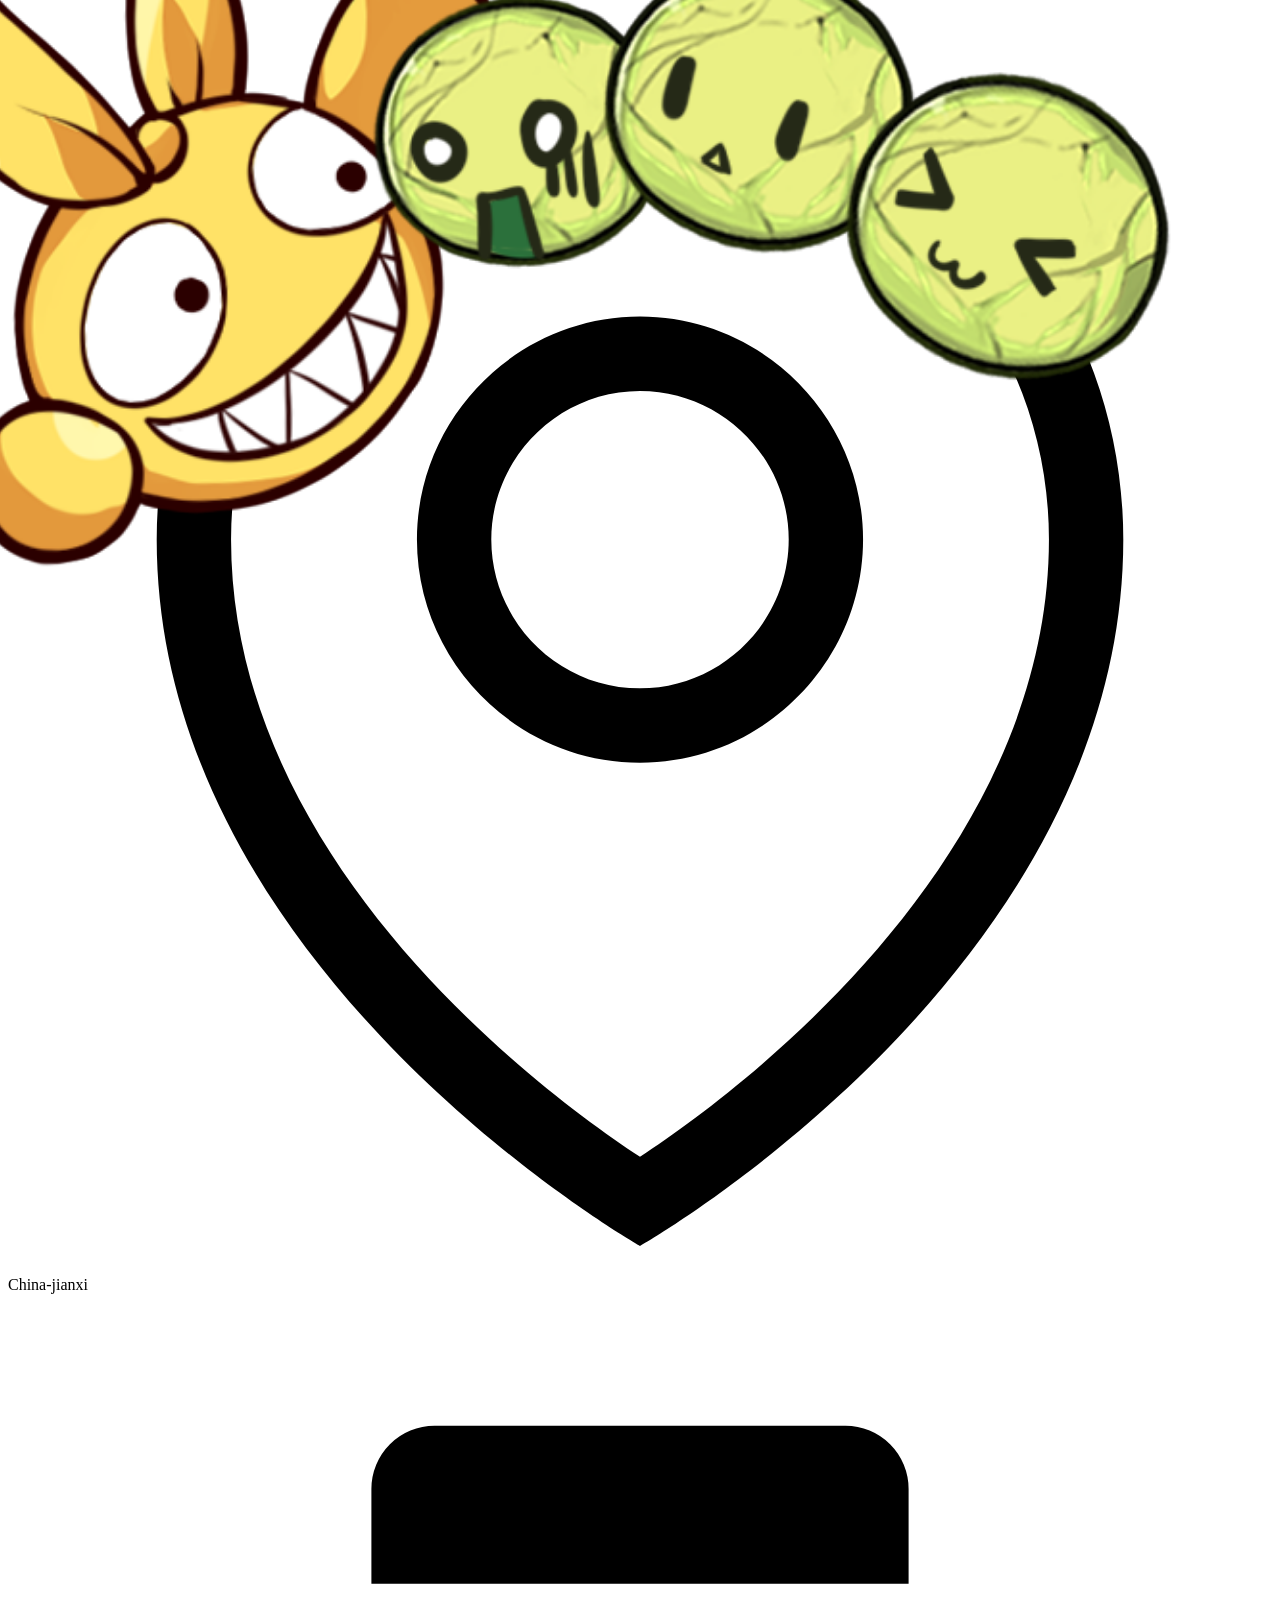
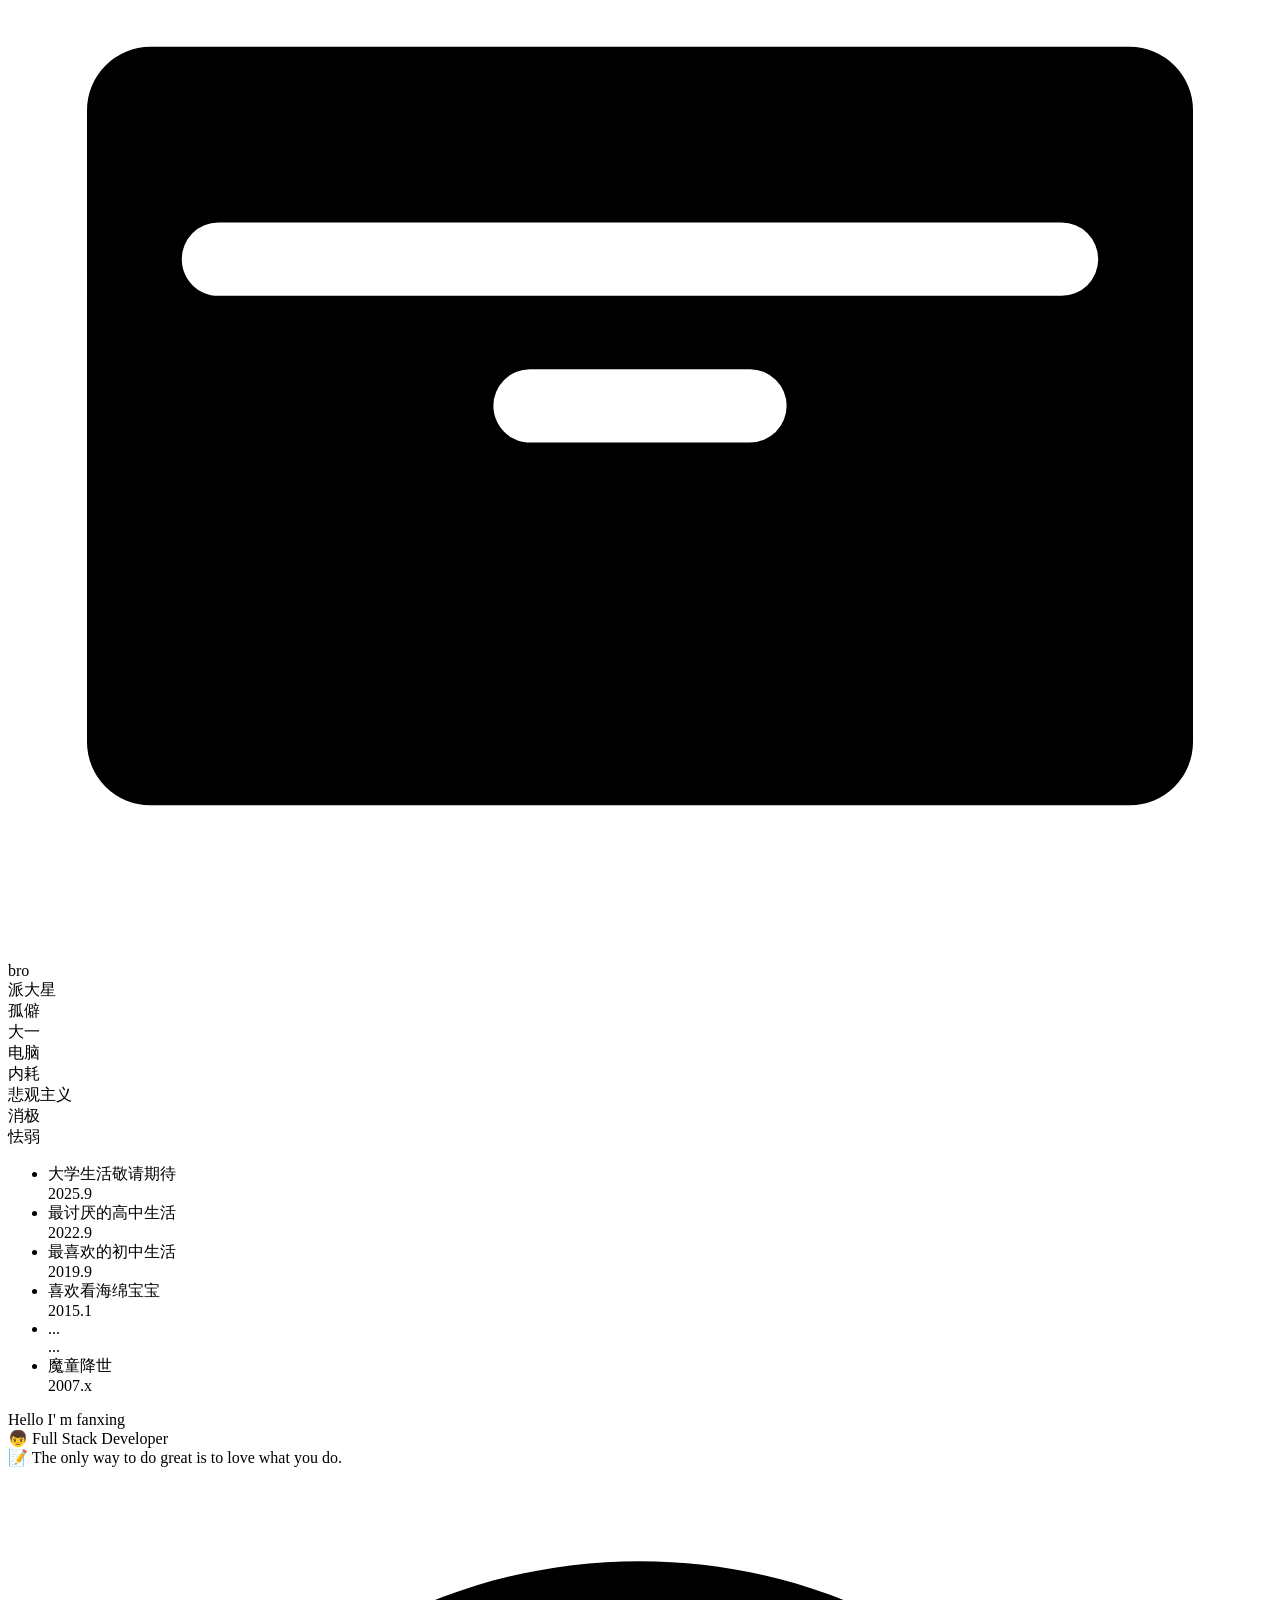
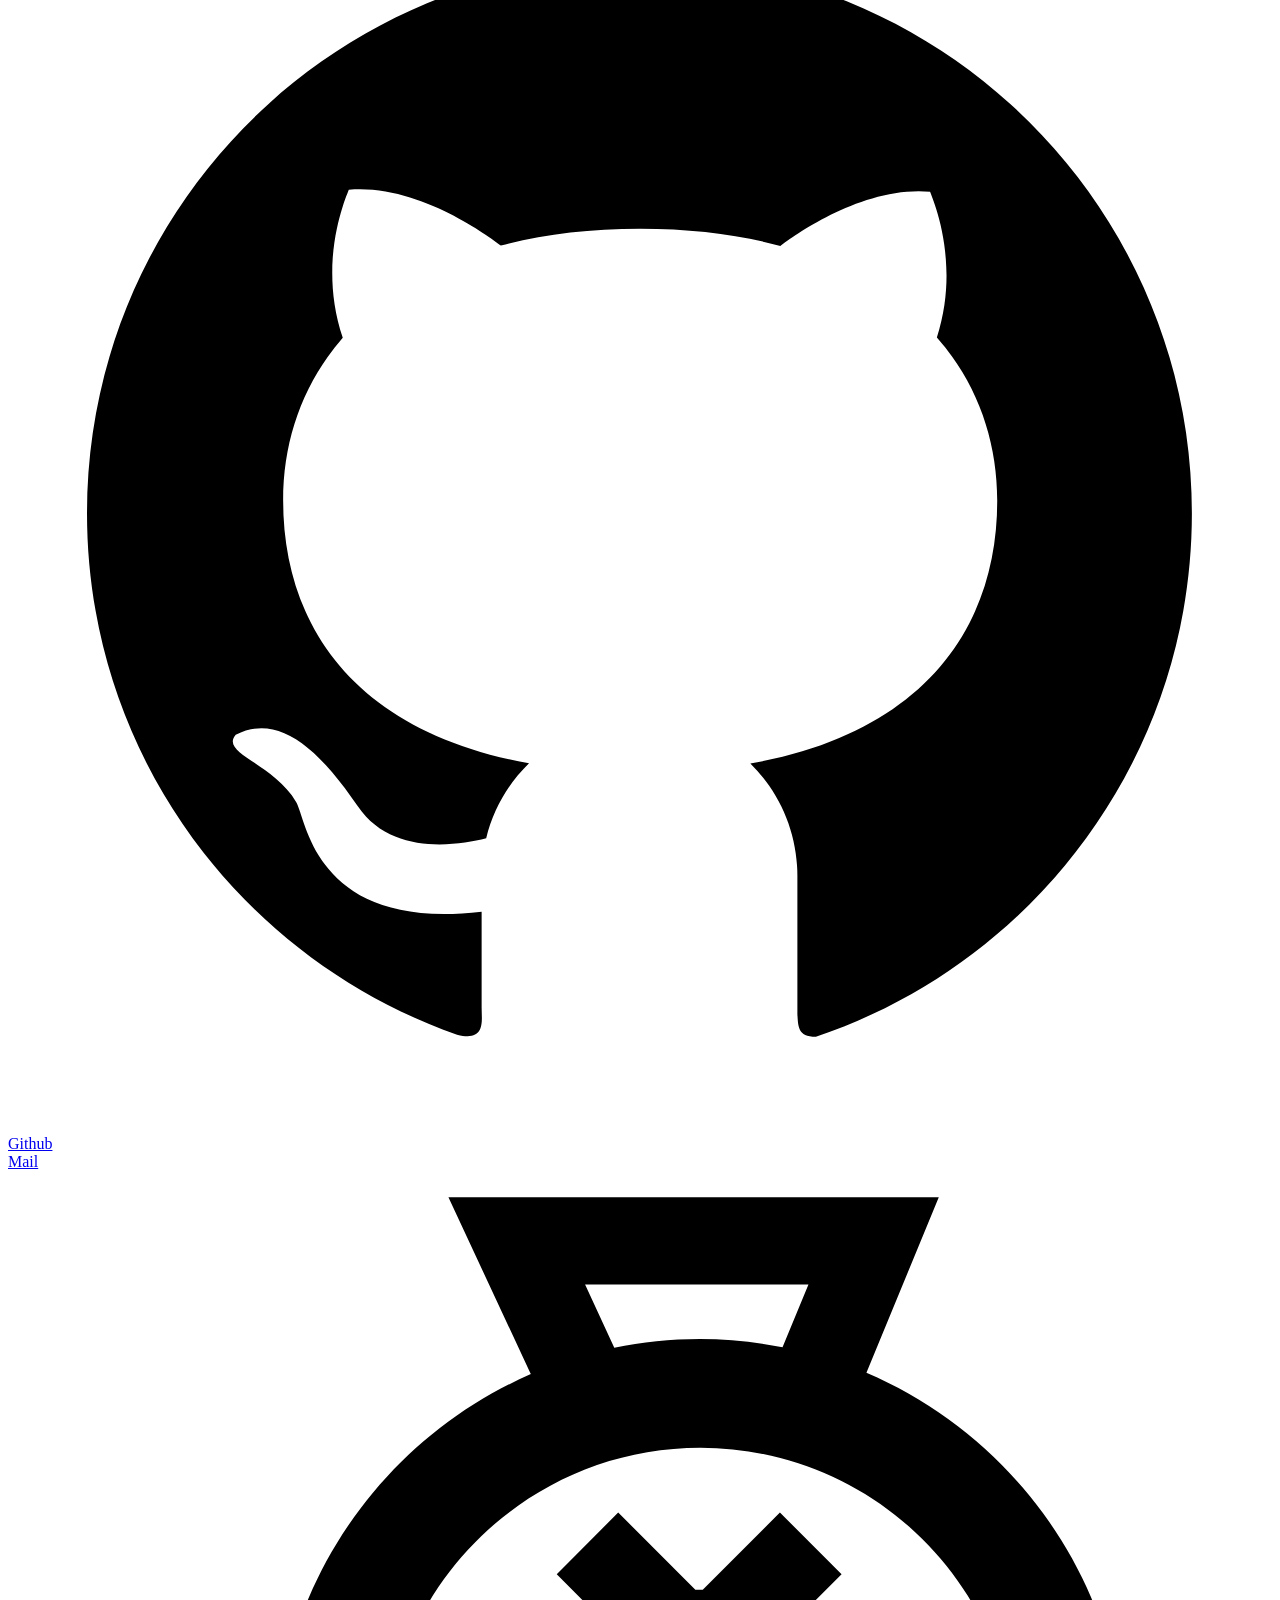
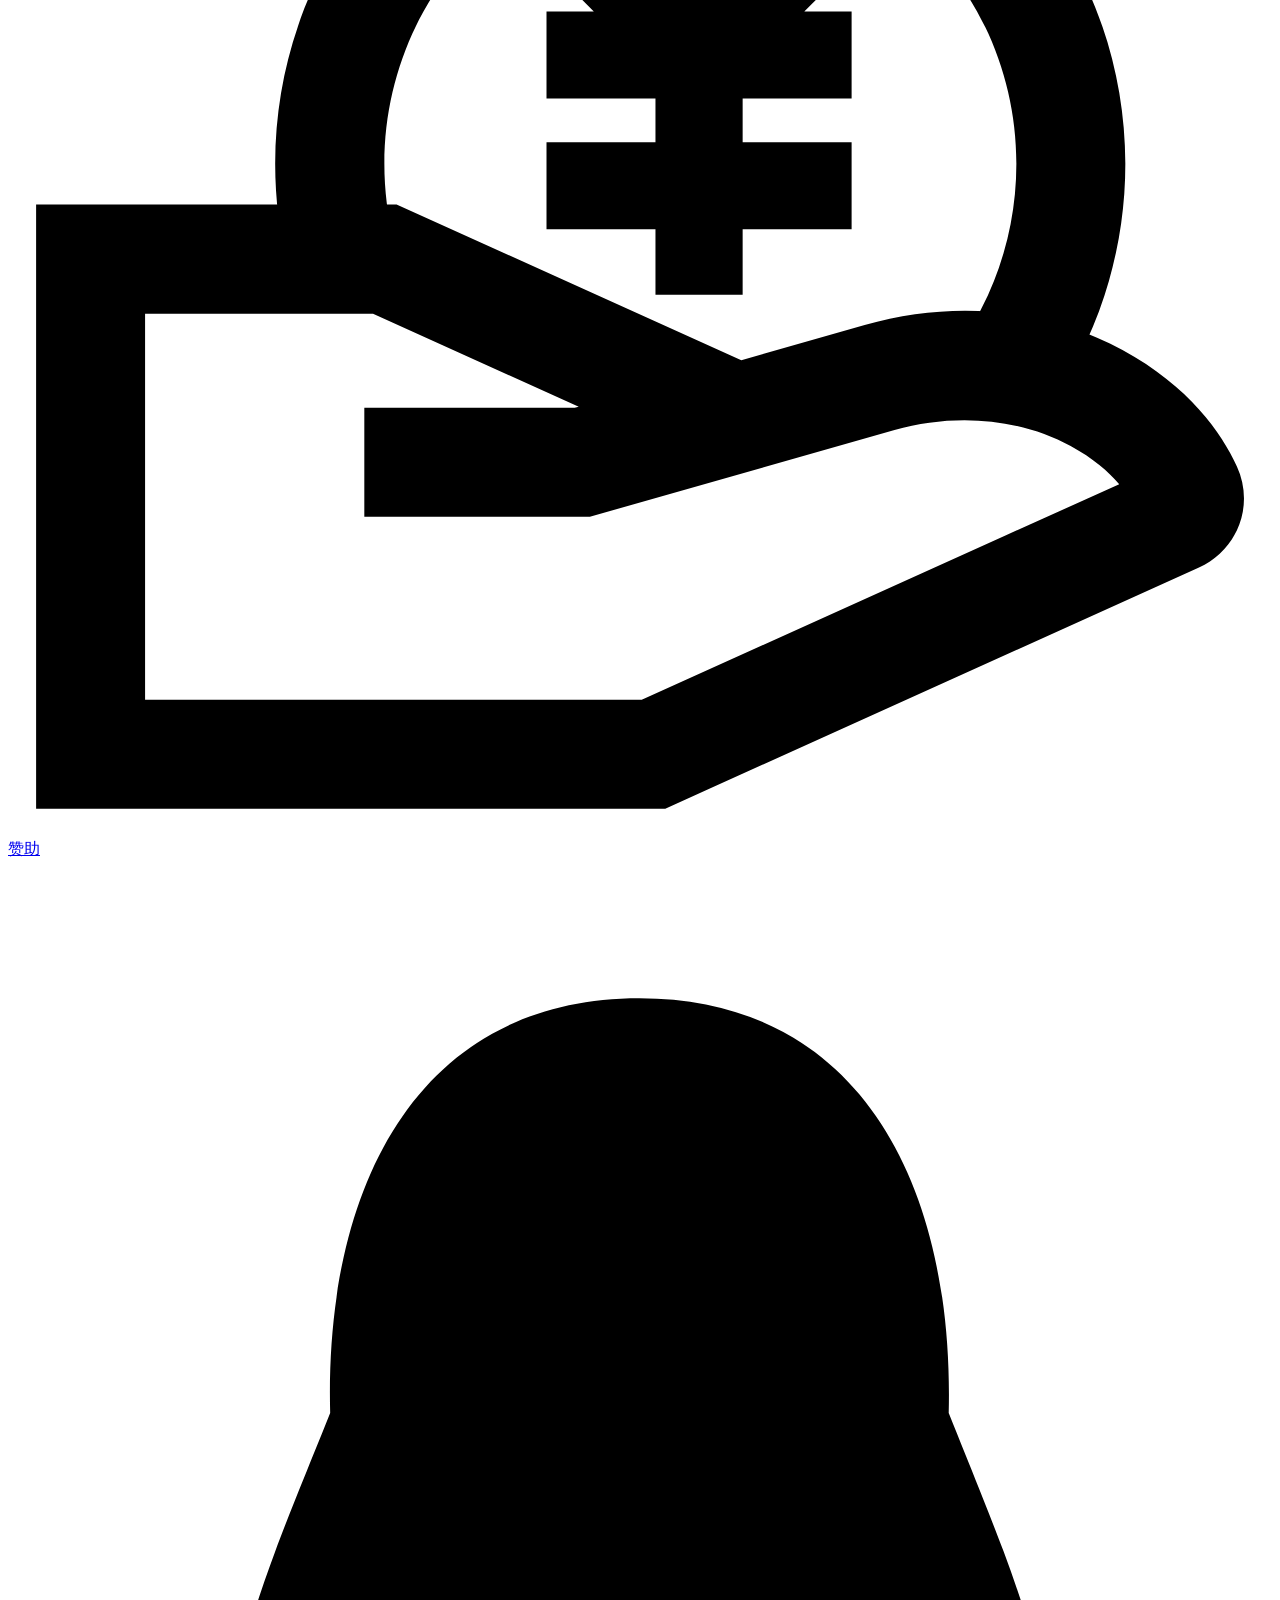
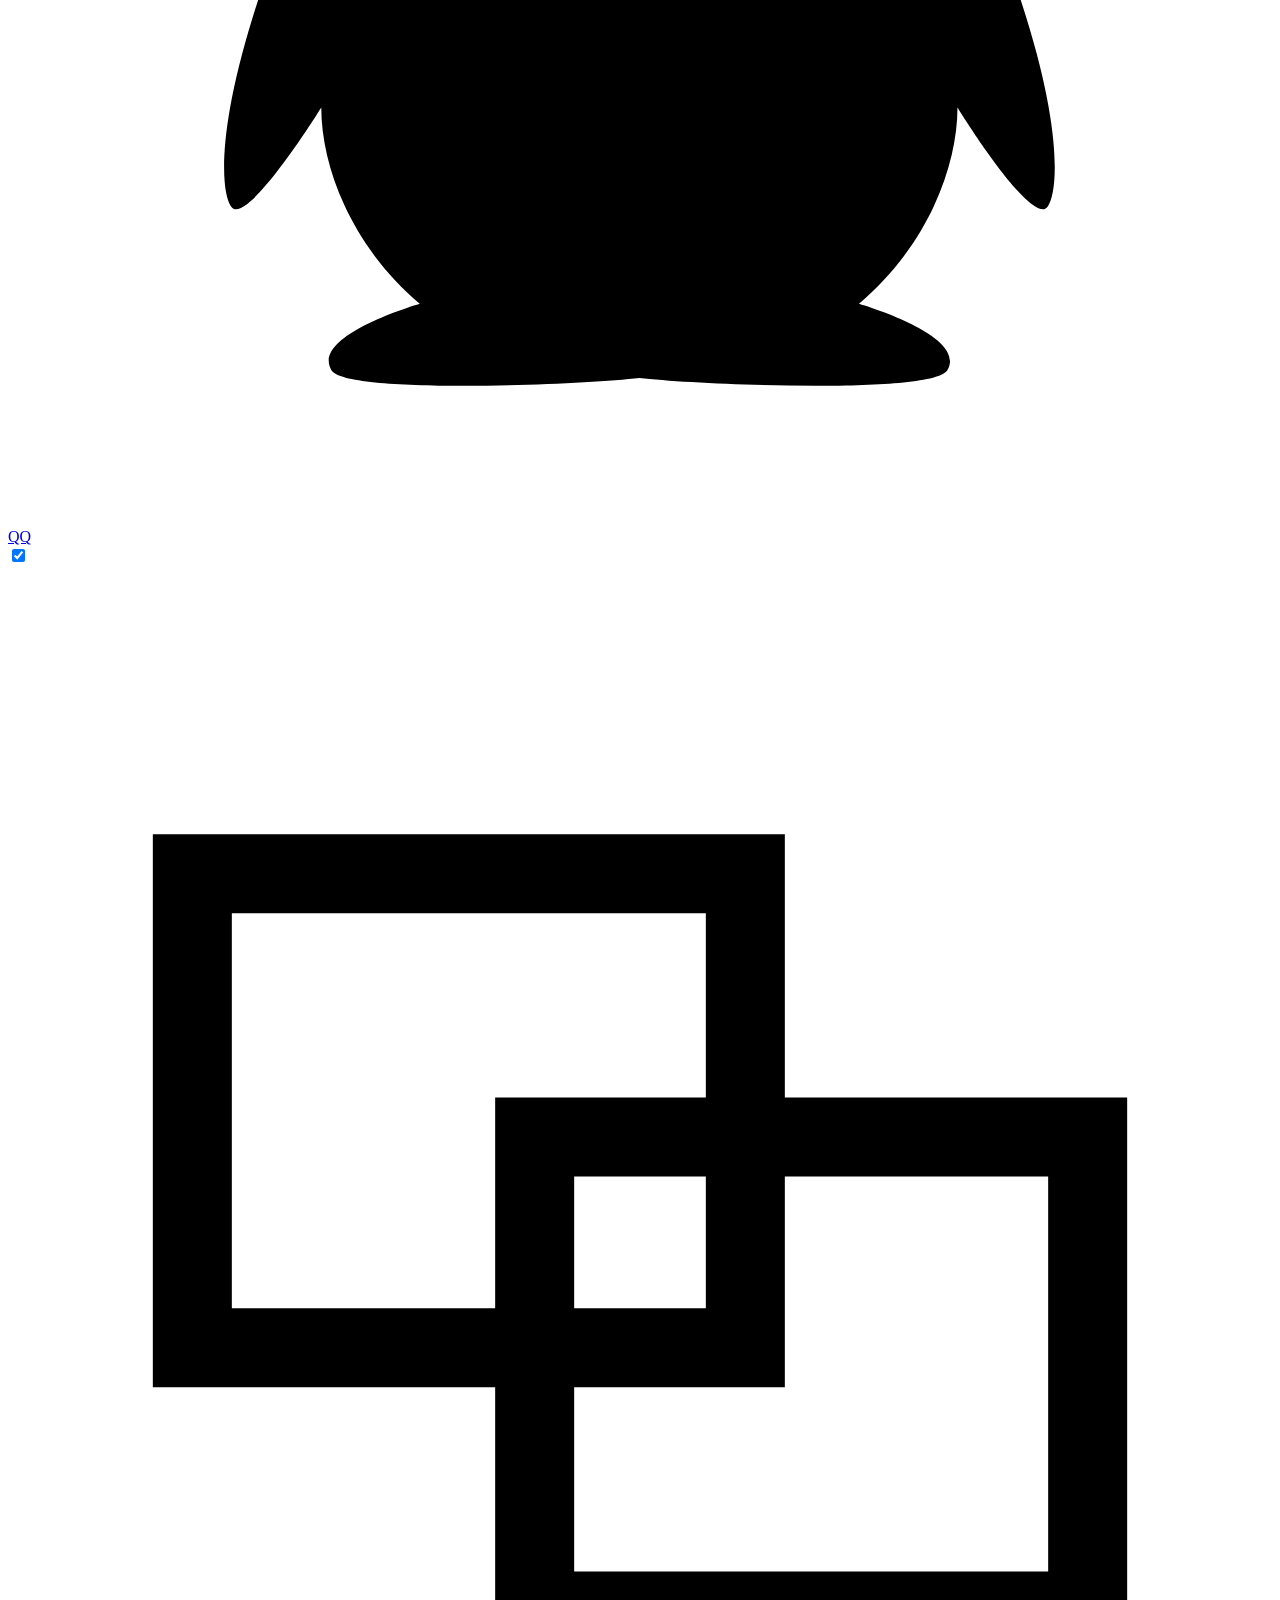
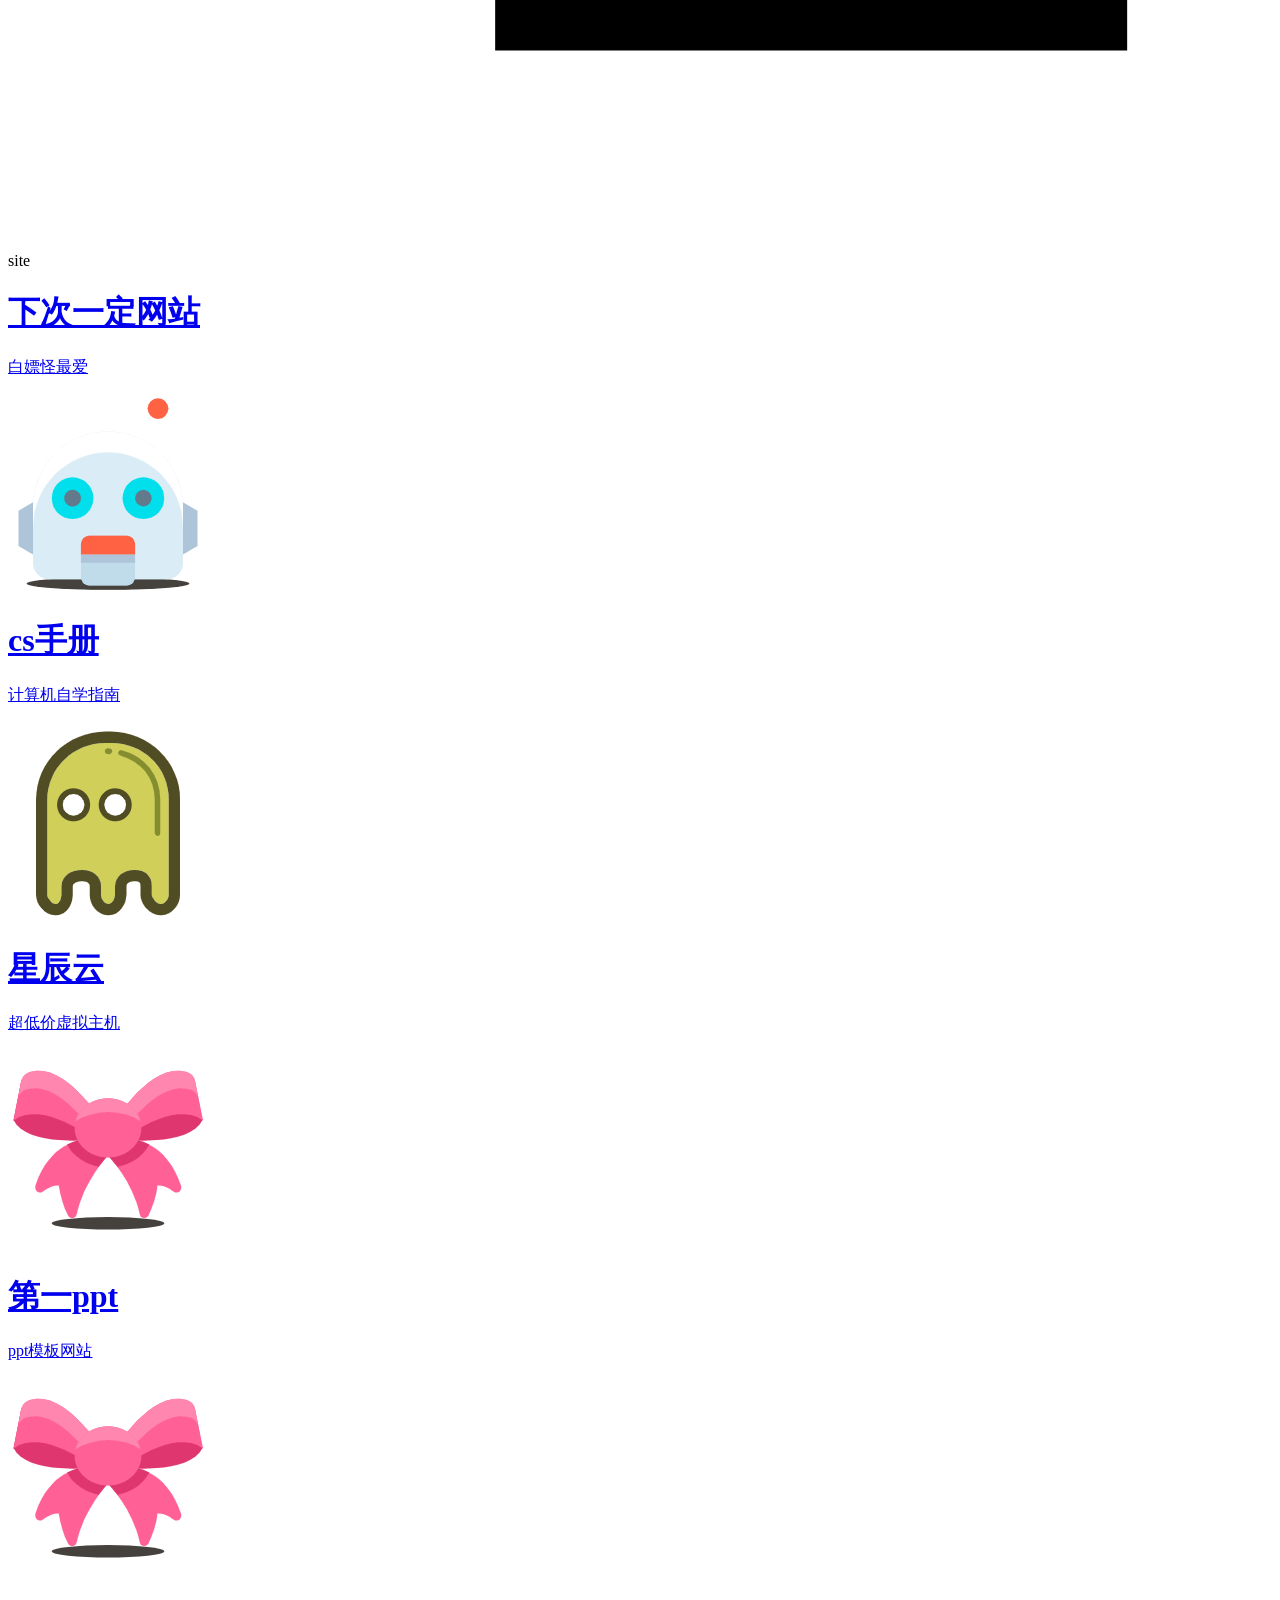
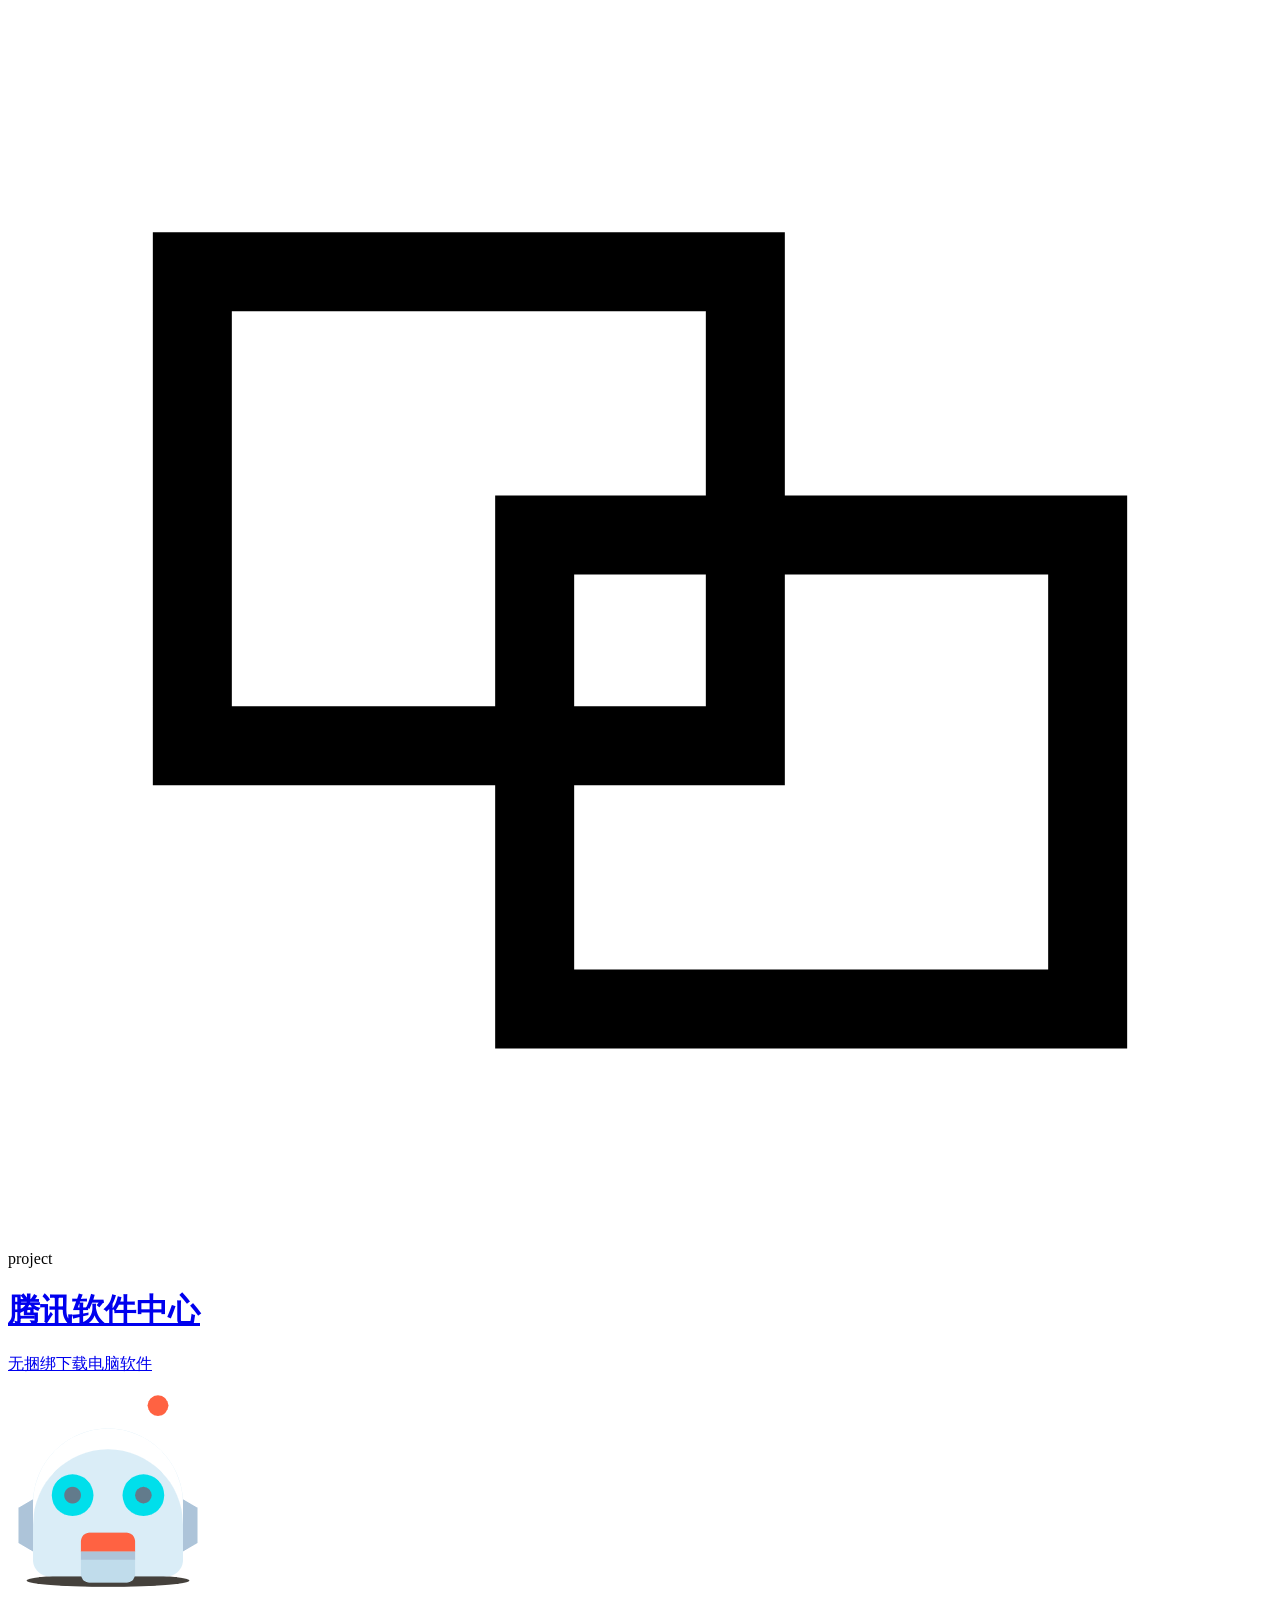
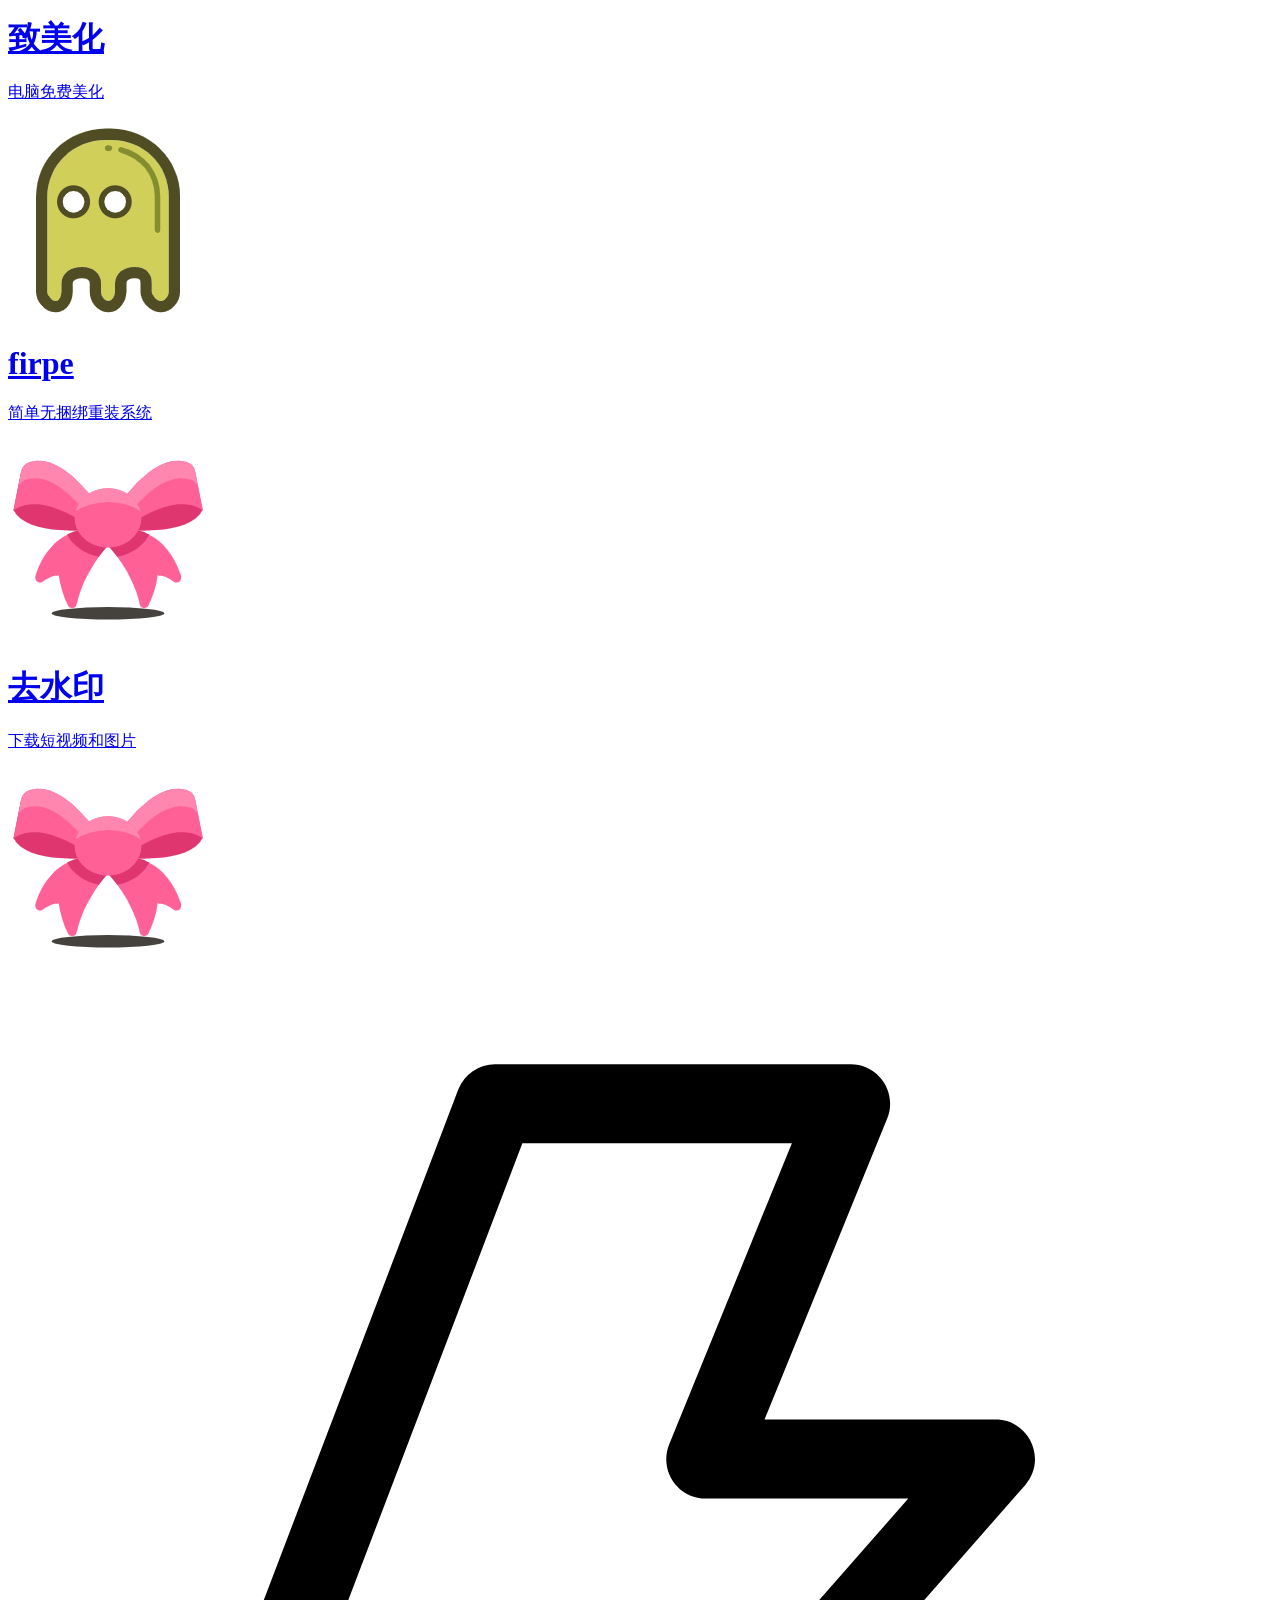
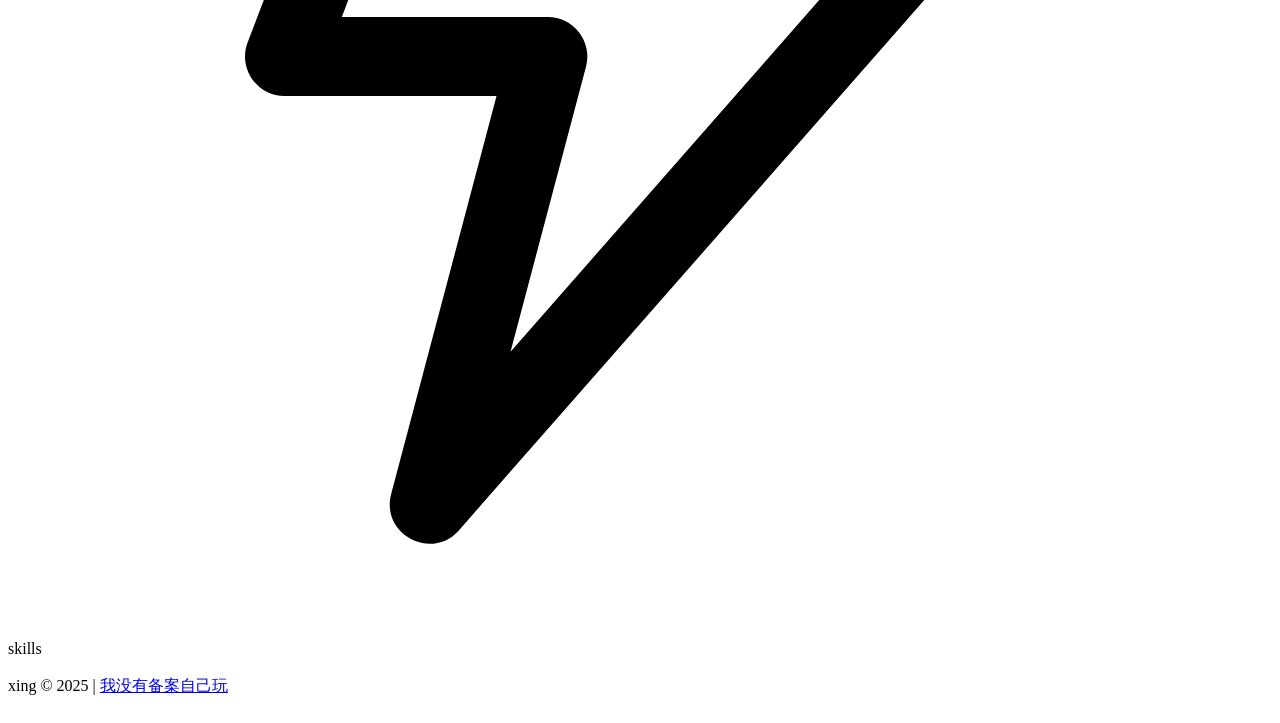
==== index.html @ 95b8acea "Update index.html" ====
<!DOCTYPE html>
<html class="fanxing724.dpdns.org">

<head class="fanxing724.dpdns.org">

	<meta charset="utf-8">
	<meta http-equiv="X-UA-Compatible" content="IE=edge">
	<title>
		fanxing </title>
	<link rel="icon" href="./static/img/favicon.ico">
	<meta name="description" content="把平凡的日子，过成自己喜欢的模样">
	<meta name="keywords" content="fanxing,番星,番星主页,番星引导页,哈基星">
	<meta name="viewport" content="width=device-width, initial-scale=1.0, maximum-scale=1.0, user-scalable=no">
	<link rel="stylesheet" href="./static/css/style.css">
	<link rel="stylesheet" href="./static/css/root.css">

</head>

<body>
	<div id="xing-loading">
		<div id="xing-loading-center">
		</div>
	</div>
	<div class="xing-filter"></div>

	<div class="xing-main">
		<div class="xing-left">
			<div class="logo" style="background-image: url(./static/img/logo.png);">
				<img style="position: absolute;top:-15%;left:-10%;width: 120%; aspect-ratio: 1/1;"
					src="./static/img/logokuang.png">
			</div>
			<div class="left-div left-des">
				<div class="left-des-item"><svg t="1705773709627" class="icon" viewBox="0 0 1024 1024" version="1.1" xmlns="http://www.w3.org/2000/svg" p-id="1478"><path d="M512 249.976471c-99.388235 0-180.705882 81.317647-180.705882 180.705882s81.317647 180.705882 180.705882 180.705882 180.705882-81.317647 180.705882-180.705882-81.317647-180.705882-180.705882-180.705882z m0 301.17647c-66.258824 0-120.470588-54.211765-120.470588-120.470588s54.211765-120.470588 120.470588-120.470588 120.470588 54.211765 120.470588 120.470588-54.211765 120.470588-120.470588 120.470588z" p-id="1479"></path><path d="M512 39.152941c-216.847059 0-391.529412 174.682353-391.529412 391.529412 0 349.364706 391.529412 572.235294 391.529412 572.235294s391.529412-222.870588 391.529412-572.235294c0-216.847059-174.682353-391.529412-391.529412-391.529412z m0 891.482353C424.658824 873.411765 180.705882 686.682353 180.705882 430.682353c0-183.717647 147.576471-331.294118 331.294118-331.294118s331.294118 147.576471 331.294118 331.294118c0 256-243.952941 442.729412-331.294118 499.952941z" p-id="1480"></path></svg>China-jianxi
				</div>
				<div class="left-des-item"><svg t="1705773906032" class="icon" viewBox="0 0 1024 1024" version="1.1" xmlns="http://www.w3.org/2000/svg" p-id="2474"><path d="M729.6 234.666667H294.4V157.866667a51.2 51.2 0 0 1 51.2-51.2h332.8a51.2 51.2 0 0 1 51.2 51.2v76.8z m179.2 51.2a51.2 51.2 0 0 1 51.2 51.2v512a51.2 51.2 0 0 1-51.2 51.2H115.2a51.2 51.2 0 0 1-51.2-51.2v-512a51.2 51.2 0 0 1 51.2-51.2h793.557333z m-768 172.032c0 16.384 13.312 29.696 29.696 29.696h683.008a29.696 29.696 0 1 0 0-59.392H170.410667a29.696 29.696 0 0 0-29.696 29.696z m252.416 118.784c0 16.384 13.312 29.696 29.696 29.696h178.176a29.696 29.696 0 1 0 0-59.392H422.912a29.738667 29.738667 0 0 0-29.696 29.696z" p-id="2475"></path></svg>bro</div>
			</div>
			<div class="left-div left-tag">
				<div class="left-tag-item">派大星
				</div>
				<div class="left-tag-item">孤僻
				</div>
				<div class="left-tag-item">大一
				</div>
				<div class="left-tag-item">电脑
				</div>
				<div class="left-tag-item">内耗
				</div>
				<div class="left-tag-item">悲观主义
				</div>
				<div class="left-tag-item">消极
				</div>
				<div class="left-tag-item">怯弱          </div>
			</div>
			<div class="left-div left-time">
				<ul id="line">
					<li>
						<div class="focus"></div>
						<div>大学生活敬请期待
						</div>
						<div>2025.9</div>
					</li>
					<li>
						<div class="focus"></div>
						<div>最讨厌的高中生活
						</div>
						<div>2022.9</div>
					</li>
					<li>
						<div class="focus"></div>
						<div>最喜欢的初中生活
						</div>
						<div>2019.9</div>
					</li>
					<li>
						<div class="focus"></div>
						<div>喜欢看海绵宝宝
						</div>
						<div>2015.1</div>
					</li>
					<li>
						<div class="focus"></div>
						<div>...
						</div>
						<div>...</div>
					</li>
					<li>
						<div class="focus"></div>
						<div>魔童降世</div>
						<div>2007.x</div>
					</li>
				</ul>
			</div>
		</div>
		<div class="xing-right">
			<header>
				<div class="index-logo" style="background-image: url(./static/img/logo.png);">
					<img style="position: absolute;top:-15%;left:-10%;width: 120%; aspect-ratio: 1/1;"
						src="./static/img/logokuang.png">
				</div>
				<div class="welcome">
					Hello I' m <span class="gradientText">
						fanxing </span>
				</div>
				<div class="description">👦 <span class="purpleText">Full Stack</span> Developer
				</div>
				<div class="description">📝 The only way to do <span class="purpleText textBackground">great</span> is
					to <span class="purpleText textBackground">love</span> what you do. </div>

				<div class="iconContainer">
					<a class="iconItem" onclick="" href="https://github.com/fanxing724">
						<svg t="1704870335945" class="icon" viewBox="0 0 1024 1024" version="1.1" xmlns="http://www.w3.org/2000/svg" p-id="2487">
                            <path d="M511.6 76.3C264.3 76.2 64 276.4 64 523.5 64 718.9 189.3 885 363.8 946c23.5 5.9 19.9-10.8 19.9-22.2v-77.5c-135.7 15.9-141.2-73.9-150.3-88.9C215 726 171.5 718 184.5 703c30.9-15.9 62.4 4 98.9 57.9 26.4 39.1 77.9 32.5 104 26 5.7-23.5 17.9-44.5 34.7-60.8-140.6-25.2-199.2-111-199.2-213 0-49.5 16.3-95 48.3-131.7-20.4-60.5 1.9-112.3 4.9-120 58.1-5.2 118.5 41.6 123.2 45.3 33-8.9 70.7-13.6 112.9-13.6 42.4 0 80.2 4.9 113.5 13.9 11.3-8.6 67.3-48.8 121.3-43.9 2.9 7.7 24.7 58.3 5.5 118 32.4 36.8 48.9 82.7 48.9 132.3 0 102.2-59 188.1-200 212.9 23.5 23.2 38.1 55.4 38.1 91v112.5c0.8 9 0 17.9 15 17.9 177.1-59.7 304.6-227 304.6-424.1 0-247.2-200.4-447.3-447.5-447.3z"  p-id="2488"></path>
                        </svg>
						<div class="iconTip">Github</div>
					</a><a class="iconItem" onclick="" href="mailto:fax4188@163.com>
						<svg t="1704870588438" class="icon" viewBox="0 0 1024 1024" version="1.1" xmlns="http://www.w3.org/2000/svg" p-id="3174" >
                            <path d="M926.47619 355.644952V780.190476a73.142857 73.142857 0 0 1-73.142857 73.142857H170.666667a73.142857 73.142857 0 0 1-73.142857-73.142857V355.644952l304.103619 257.828572a170.666667 170.666667 0 0 0 220.745142 0L926.47619 355.644952zM853.333333 170.666667a74.044952 74.044952 0 0 1 26.087619 4.778666 72.704 72.704 0 0 1 30.622477 22.186667 73.508571 73.508571 0 0 1 10.678857 17.67619c3.169524 7.509333 5.12 15.652571 5.607619 24.210286L926.47619 243.809524v24.380952L559.469714 581.241905a73.142857 73.142857 0 0 1-91.306666 2.901333l-3.632762-2.925714L97.52381 268.190476v-24.380952a72.899048 72.899048 0 0 1 40.155428-65.292191A72.97219 72.97219 0 0 1 170.666667 170.666667h682.666666z"  p-id="3175"></path>
                        </svg>
						<div class="iconTip">Mail</div>
					</a><a class="iconItem" onclick="pop('./static/img/wxzsm.jpg')" href="javascript:void(0)">
						<svg t="1705247464964" class="icon" viewBox="0 0 1024 1024" version="1.1" xmlns="http://www.w3.org/2000/svg" p-id="4987" >
                            <path d="M995.575172 725.451034c-12.358621-26.835862-38.488276-64.794483-92.689655-94.27862-62.146207-33.721379-136.297931-40.96-208.860689-20.303448l-99.928276 28.424827-279.304828-126.057931H22.775172v489.401379h509.704828l432.375172-195.266207c15.006897-6.708966 26.835862-19.42069 32.662069-34.957241 5.649655-15.36 4.943448-31.955862-1.942069-46.962759z m-482.162758 188.910345H111.051034V601.688276h184.673104l166.664828 75.387586-3.354483 0.882759h-170.372414v88.275862H471.393103l246.819311-70.267586c49.434483-14.124138 101.517241-9.357241 142.653793 12.888275 18.184828 9.886897 30.72 20.833103 39.371034 30.896552l-386.824827 174.609655z"  p-id="4988"></path>
                            <path d="M695.437241 163.486897l58.615173-142.30069h-397.24138l66.736552 143.36c-121.82069 53.142069-207.095172 174.433103-207.095172 315.674483 0 28.601379 3.531034 57.202759 10.593103 84.744827l85.627586-21.715862c-5.12-20.48-7.768276-41.666207-7.768275-63.028965 0-141.241379 114.758621-256 256-256s256 114.758621 256 256c0 51.023448-14.830345 100.104828-43.078621 142.300689l73.268965 49.08138c37.958621-56.673103 58.085517-122.88 58.085518-191.382069-0.176552-141.947586-86.686897-264.121379-209.743449-316.733793zM467.508966 91.983448h180.965517l-21.009655 50.846897a348.16 348.16 0 0 0-66.913104-6.708966c-23.834483 0-46.962759 2.471724-69.384827 7.062069l-23.657931-51.2z"  p-id="4989"></path>
                            <path d="M683.431724 427.431724v-70.62069h-38.311724l30.190345-30.190344-49.964138-49.964138-62.49931 62.49931h-6.002759L494.344828 276.656552l-49.787587 49.964138 30.013793 30.190344h-38.311724v70.62069h88.275862v35.310345h-88.275862v70.62069h88.275862v52.965517h70.62069v-52.965517h88.275862v-70.62069h-88.275862v-35.310345z"  p-id="4990"></path>
                        </svg>
						<div class="iconTip">赞助</div>
					</a><a class="iconItem" onclick="pop('./static/img/qq.jpg')" href="javascript:void(0)">
						<svg t="1712319361023" class="icon" viewBox="0 0 1024 1024" version="1.1" xmlns="http://www.w3.org/2000/svg" p-id="1861" ><path d="M824.8 613.2c-16-51.4-34.4-94.6-62.7-165.3C766.5 262.2 689.3 112 511.5 112 331.7 112 256.2 265.2 261 447.9c-28.4 70.8-46.7 113.7-62.7 165.3-34 109.5-23 154.8-14.6 155.8 18 2.2 70.1-82.4 70.1-82.4 0 49 25.2 112.9 79.8 159-26.4 8.1-85.7 29.9-71.6 53.8 11.4 19.3 196.2 12.3 249.5 6.3 53.3 6 238.1 13 249.5-6.3 14.1-23.8-45.3-45.7-71.6-53.8 54.6-46.2 79.8-110.1 79.8-159 0 0 52.1 84.6 70.1 82.4 8.5-1.1 19.5-46.4-14.5-155.8z" p-id="1862"></path></svg>
						<div class="iconTip">QQ</div>
					</a>  <a class="switch" href="javascript:void(0)">
						<div class="onoffswitch">
							<input type="checkbox" name="onoffswitch" class="onoffswitch-checkbox" id="myonoffswitch"
								checked>
							<label class="onoffswitch-label" for="myonoffswitch">
								<span class="onoffswitch-inner"></span>
								<span class="onoffswitch-switch"></span>
							</label>
						</div>
					</a>
				</div>

				<div class="tanChiShe">
					<img id="tanChiShe" src="./static/svg/snake-Light.svg" alt="">
				</div>
			</header>






			<content>
				<div class="title"><svg t="1705257422086" class="icon" viewBox="0 0 1024 1024" version="1.1" xmlns="http://www.w3.org/2000/svg" p-id="1891" >
                        <path d="M629.333333 202.666667v213.333333h277.333334v448h-512v-213.333333h-277.333334v-448h512z m213.333334 277.333333h-213.333334v170.666667h-170.666666v149.333333h384v-320z m-277.333334-213.333333h-384v320h213.333334v-170.666667h170.666666v-149.333333z m0 213.333333h-106.666666v106.666667h106.666666v-106.666667z"  p-id="1892"></path>
                    </svg>site </div>
				<div class="projectList"><a class="projectItem a" target="_blank" href="https://www.iiice.cn/">
						<div class="projectItemLeft">
							<h1>下次一定网站</h1>
							<p>白嫖怪最爱</p>
						</div>
						<div class="projectItemRight">
							<img src="./static/img/i1.png" alt="">
						</div>

					</a><a class="projectItem a" target="_blank" href="https://csdiy.wiki/">
						<div class="projectItemLeft">
							<h1>cs手册</h1>
							<p>计算机自学指南</p>
						</div>
						<div class="projectItemRight">
							<img src="./static/img/i2.png" alt="">
						</div>

					</a>
					<a class="projectItem a" target="_blank" href="http://console.starxn.com?l=fanxing">
						<div class="projectItemLeft">
							<h1>星辰云</h1>
							<p>超低价虚拟主机</p>
						</div>
						<div class="projectItemRight">
							<img src="./static/img/i4.png" alt="">
						</div>

					</a><a class="projectItem a" target="_blank" href="https://m.1ppt.com/">
						<div class="projectItemLeft">
							<h1>第一ppt</h1>
							<p>ppt模板网站</p>
						</div>
						<div class="projectItemRight">
							<img src="./static/img/i4.png" alt="">
						</div>

					</a></div>
				<div class="title"><svg t="1705257422086" class="icon" viewBox="0 0 1024 1024" version="1.1" xmlns="http://www.w3.org/2000/svg" p-id="1891" >
                        <path d="M629.333333 202.666667v213.333333h277.333334v448h-512v-213.333333h-277.333334v-448h512z m213.333334 277.333333h-213.333334v170.666667h-170.666666v149.333333h384v-320z m-277.333334-213.333333h-384v320h213.333334v-170.666667h170.666666v-149.333333z m0 213.333333h-106.666666v106.666667h106.666666v-106.666667z"  p-id="1892"></path>
                    </svg>project </div>
				<div class="projectList"><a class="projectItem b" target="_blank" href="https://pc.qq.com/">
						<div class="projectItemLeft">
							<h1>腾讯软件中心</h1>
							<p>无捆绑下载电脑软件</p>
						</div>
						<div class="projectItemRight">
							<img src="./static/img/i1.png" alt="">
						</div>

					</a><a class="projectItem b" target="_blank" href="https://zhutix.com/">
						<div class="projectItemLeft">
							<h1>致美化</h1>
							<p>电脑免费美化</p>
						</div>
						<div class="projectItemRight">
							<img src="./static/img/i2.png" alt="">
						</div>

					</a>
					<a class="projectItem b" target="_blank" href="https://firpe.cn/page-196">
						<div class="projectItemLeft">
							<h1>firpe</h1>
							<p>简单无捆绑重装系统</p>
						</div>
						<div class="projectItemRight">
							<img src="./static/img/i4.png" alt="">
						</div>

					</a><a class="projectItem b" target="_blank" href="https://snapany.com/zh">
						<div class="projectItemLeft">
							<h1>去水印</h1>
							<p>下载短视频和图片</p>
						</div>
						<div class="projectItemRight">
							<img src="./static/img/i4.png" alt="">
						</div>

					</a></div>
			
			
				<div class="title">
					<svg t="1705257823317" class="icon" viewBox="0 0 1024 1024" version="1.1" xmlns="http://www.w3.org/2000/svg" p-id="7833" >
                        <path d="M395.765333 586.570667h-171.733333c-22.421333 0-37.888-22.442667-29.909333-43.381334L364.768 95.274667A32 32 0 0 1 394.666667 74.666667h287.957333c22.72 0 38.208 23.018667 29.632 44.064l-99.36 243.882666h187.050667c27.509333 0 42.186667 32.426667 24.042666 53.098667l-458.602666 522.56c-22.293333 25.408-63.626667 3.392-54.976-29.28l85.354666-322.421333zM416.714667 138.666667L270.453333 522.581333h166.869334a32 32 0 0 1 30.933333 40.181334l-61.130667 230.954666 322.176-367.114666H565.312c-22.72 0-38.208-23.018667-29.632-44.064l99.36-243.882667H416.714667z"  p-id="7834"></path>
                    </svg>
					skills
				</div>
				<div class="skill">
					<img id="skillPc" src="./static/svg/skillPc.svg" alt="" srcset="">
					<img id="skillWap" src="./static/svg/skillWap.svg" alt="" srcset="">
				</div>
			</content>
		</div>
	</div>
	<footer>
		xing © 2025 |
		<a href="https://github.com/fanxing724/fanxing724.github.io">
			我没有备案自己玩 </a>
	</footer>
	<div class="tc">
		<div onclick="" class="tc-main">
			<img class="tc-img" src="" alt="" srcset="">
		</div>

	</div>
</body>
<script src="./static/js/script.js"> </script>




<script charset="UTF-8" id="LA_COLLECT" src="//sdk.51.la/js-sdk-pro.min.js"></script>
<script>LA.init({ id: "KFqltKSkJgQTGD9l", ck: "KFqltKSkJgQTGD9l" })</script>

</html>
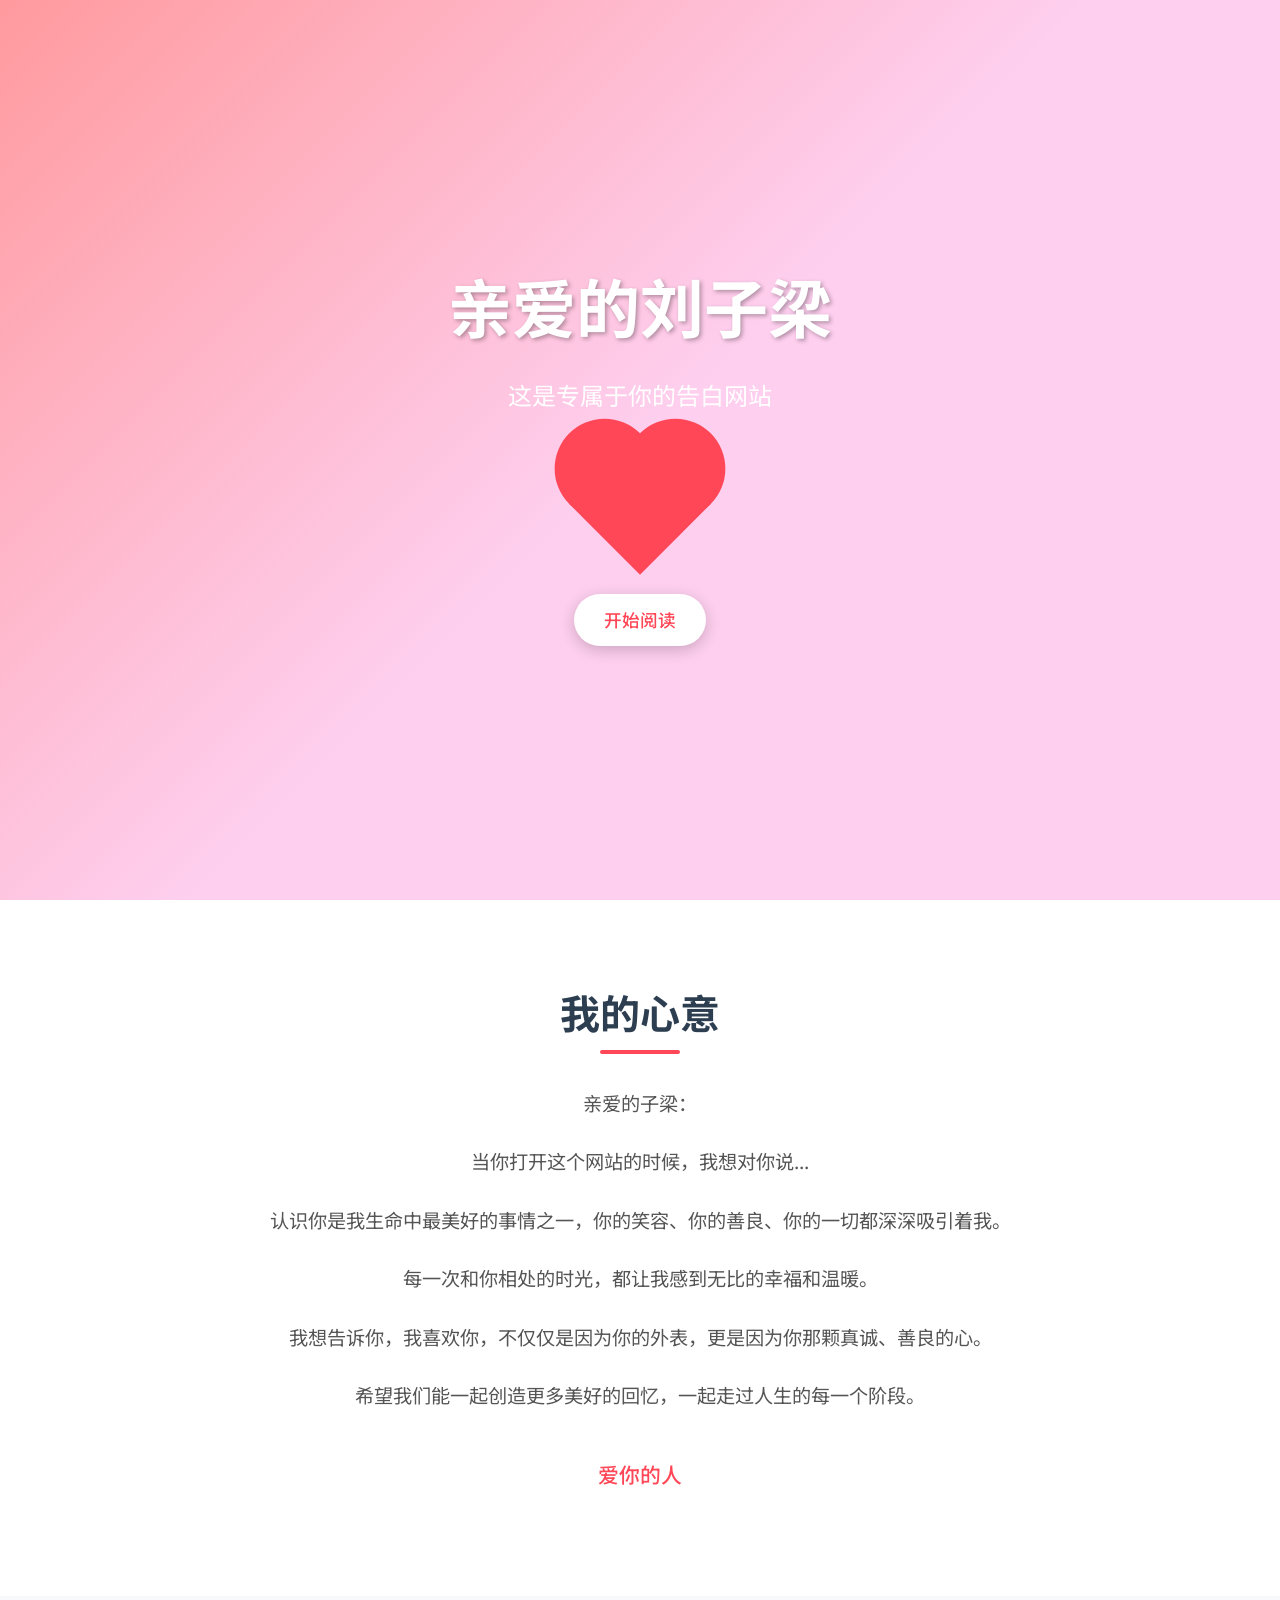
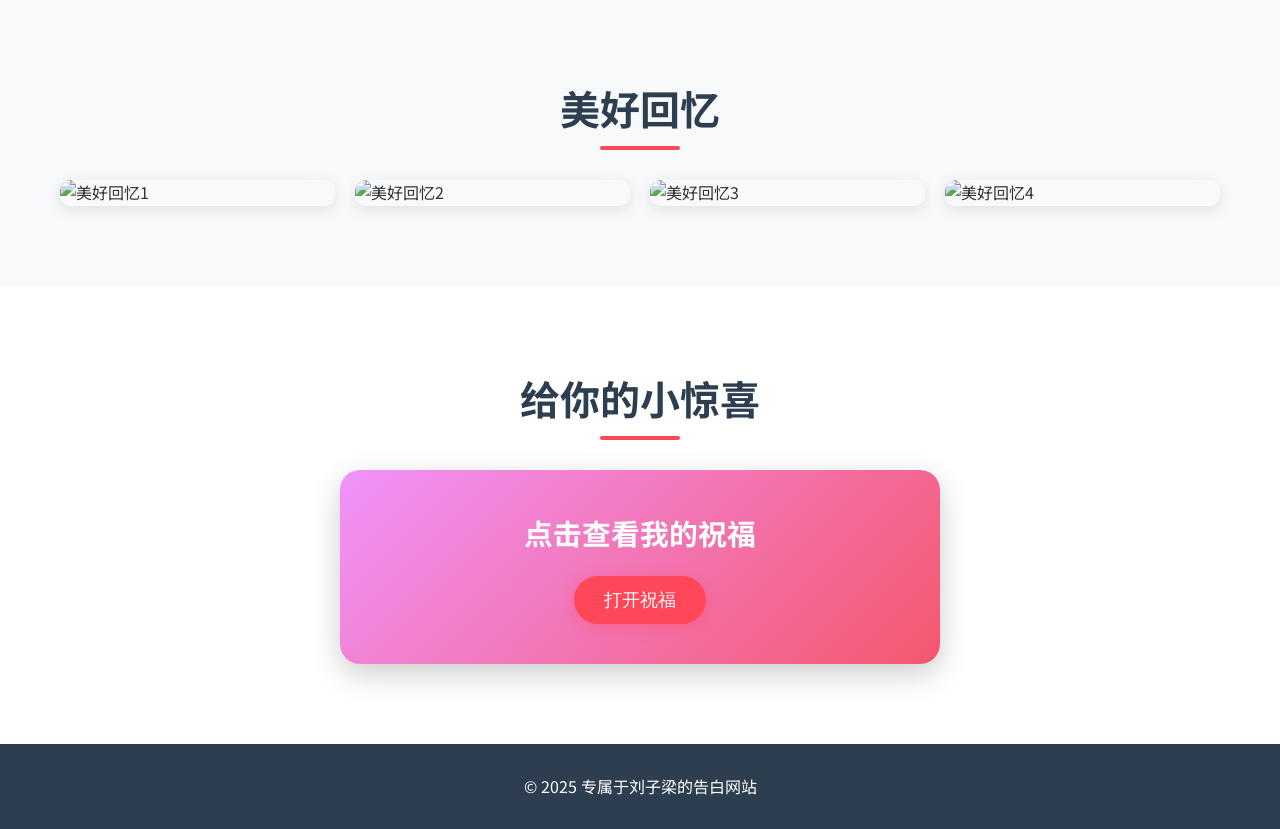
==== commit 6f1070fb: "Add files via upload" ====
--- a/index.html
+++ b/index.html
@@ -1,270 +1,101 @@
-<!DOCTYPE html>
-<html class="fanxing724.dpdns.org">
-
-<head class="fanxing724.dpdns.org">
-
-	<meta charset="utf-8">
-	<meta http-equiv="X-UA-Compatible" content="IE=edge">
-	<title>
-		fanxing </title>
-	<link rel="icon" href="./static/img/favicon.ico">
-	<meta name="description" content="把平凡的日子，过成自己喜欢的模样">
-	<meta name="keywords" content="fanxing,番星,番星主页,番星引导页,哈基星">
-	<meta name="viewport" content="width=device-width, initial-scale=1.0, maximum-scale=1.0, user-scalable=no">
-	<link rel="stylesheet" href="./static/css/style.css">
-	<link rel="stylesheet" href="./static/css/root.css">
-
-</head>
-
-<body>
-	<div id="xing-loading">
-		<div id="xing-loading-center">
-		</div>
-	</div>
-	<div class="xing-filter"></div>
-
-	<div class="xing-main">
-		<div class="xing-left">
-			<div class="logo" style="background-image: url(./static/img/logo.png);">
-				<img style="position: absolute;top:-15%;left:-10%;width: 120%; aspect-ratio: 1/1;"
-					src="./static/img/logokuang.png">
-			</div>
-			<div class="left-div left-des">
-				<div class="left-des-item"><svg t="1705773709627" class="icon" viewBox="0 0 1024 1024" version="1.1" xmlns="http://www.w3.org/2000/svg" p-id="1478"><path d="M512 249.976471c-99.388235 0-180.705882 81.317647-180.705882 180.705882s81.317647 180.705882 180.705882 180.705882 180.705882-81.317647 180.705882-180.705882-81.317647-180.705882-180.705882-180.705882z m0 301.17647c-66.258824 0-120.470588-54.211765-120.470588-120.470588s54.211765-120.470588 120.470588-120.470588 120.470588 54.211765 120.470588 120.470588-54.211765 120.470588-120.470588 120.470588z" p-id="1479"></path><path d="M512 39.152941c-216.847059 0-391.529412 174.682353-391.529412 391.529412 0 349.364706 391.529412 572.235294 391.529412 572.235294s391.529412-222.870588 391.529412-572.235294c0-216.847059-174.682353-391.529412-391.529412-391.529412z m0 891.482353C424.658824 873.411765 180.705882 686.682353 180.705882 430.682353c0-183.717647 147.576471-331.294118 331.294118-331.294118s331.294118 147.576471 331.294118 331.294118c0 256-243.952941 442.729412-331.294118 499.952941z" p-id="1480"></path></svg>China-jianxi
-				</div>
-				<div class="left-des-item"><svg t="1705773906032" class="icon" viewBox="0 0 1024 1024" version="1.1" xmlns="http://www.w3.org/2000/svg" p-id="2474"><path d="M729.6 234.666667H294.4V157.866667a51.2 51.2 0 0 1 51.2-51.2h332.8a51.2 51.2 0 0 1 51.2 51.2v76.8z m179.2 51.2a51.2 51.2 0 0 1 51.2 51.2v512a51.2 51.2 0 0 1-51.2 51.2H115.2a51.2 51.2 0 0 1-51.2-51.2v-512a51.2 51.2 0 0 1 51.2-51.2h793.557333z m-768 172.032c0 16.384 13.312 29.696 29.696 29.696h683.008a29.696 29.696 0 1 0 0-59.392H170.410667a29.696 29.696 0 0 0-29.696 29.696z m252.416 118.784c0 16.384 13.312 29.696 29.696 29.696h178.176a29.696 29.696 0 1 0 0-59.392H422.912a29.738667 29.738667 0 0 0-29.696 29.696z" p-id="2475"></path></svg>bro</div>
-			</div>
-			<div class="left-div left-tag">
-				<div class="left-tag-item">派大星
-				</div>
-				<div class="left-tag-item">孤僻
-				</div>
-				<div class="left-tag-item">大一
-				</div>
-				<div class="left-tag-item">电脑
-				</div>
-				<div class="left-tag-item">内耗
-				</div>
-				<div class="left-tag-item">悲观主义
-				</div>
-				<div class="left-tag-item">消极
-				</div>
-				<div class="left-tag-item">怯弱          </div>
-			</div>
-			<div class="left-div left-time">
-				<ul id="line">
-					<li>
-						<div class="focus"></div>
-						<div>大学生活敬请期待
-						</div>
-						<div>2025.9</div>
-					</li>
-					<li>
-						<div class="focus"></div>
-						<div>最讨厌的高中生活
-						</div>
-						<div>2022.9</div>
-					</li>
-					<li>
-						<div class="focus"></div>
-						<div>最喜欢的初中生活
-						</div>
-						<div>2019.9</div>
-					</li>
-					<li>
-						<div class="focus"></div>
-						<div>喜欢看海绵宝宝
-						</div>
-						<div>2015.1</div>
-					</li>
-					<li>
-						<div class="focus"></div>
-						<div>...
-						</div>
-						<div>...</div>
-					</li>
-					<li>
-						<div class="focus"></div>
-						<div>魔童降世</div>
-						<div>2007.x</div>
-					</li>
-				</ul>
-			</div>
-		</div>
-		<div class="xing-right">
-			<header>
-				<div class="index-logo" style="background-image: url(./static/img/logo.png);">
-					<img style="position: absolute;top:-15%;left:-10%;width: 120%; aspect-ratio: 1/1;"
-						src="./static/img/logokuang.png">
-				</div>
-				<div class="welcome">
-					Hello I' m <span class="gradientText">
-						fanxing </span>
-				</div>
-				<div class="description">👦 <span class="purpleText">Full Stack</span> Developer
-				</div>
-				<div class="description">📝 The only way to do <span class="purpleText textBackground">great</span> is
-					to <span class="purpleText textBackground">love</span> what you do. </div>
-
-				<div class="iconContainer">
-					<a class="iconItem" onclick="" href="https://github.com/fanxing724">
-						<svg t="1704870335945" class="icon" viewBox="0 0 1024 1024" version="1.1" xmlns="http://www.w3.org/2000/svg" p-id="2487">
-                            <path d="M511.6 76.3C264.3 76.2 64 276.4 64 523.5 64 718.9 189.3 885 363.8 946c23.5 5.9 19.9-10.8 19.9-22.2v-77.5c-135.7 15.9-141.2-73.9-150.3-88.9C215 726 171.5 718 184.5 703c30.9-15.9 62.4 4 98.9 57.9 26.4 39.1 77.9 32.5 104 26 5.7-23.5 17.9-44.5 34.7-60.8-140.6-25.2-199.2-111-199.2-213 0-49.5 16.3-95 48.3-131.7-20.4-60.5 1.9-112.3 4.9-120 58.1-5.2 118.5 41.6 123.2 45.3 33-8.9 70.7-13.6 112.9-13.6 42.4 0 80.2 4.9 113.5 13.9 11.3-8.6 67.3-48.8 121.3-43.9 2.9 7.7 24.7 58.3 5.5 118 32.4 36.8 48.9 82.7 48.9 132.3 0 102.2-59 188.1-200 212.9 23.5 23.2 38.1 55.4 38.1 91v112.5c0.8 9 0 17.9 15 17.9 177.1-59.7 304.6-227 304.6-424.1 0-247.2-200.4-447.3-447.5-447.3z"  p-id="2488"></path>
-                        </svg>
-						<div class="iconTip">Github</div>
-					</a><a class="iconItem" onclick="" href="mailto:fax4188@163.com>
-						<svg t="1704870588438" class="icon" viewBox="0 0 1024 1024" version="1.1" xmlns="http://www.w3.org/2000/svg" p-id="3174" >
-                            <path d="M926.47619 355.644952V780.190476a73.142857 73.142857 0 0 1-73.142857 73.142857H170.666667a73.142857 73.142857 0 0 1-73.142857-73.142857V355.644952l304.103619 257.828572a170.666667 170.666667 0 0 0 220.745142 0L926.47619 355.644952zM853.333333 170.666667a74.044952 74.044952 0 0 1 26.087619 4.778666 72.704 72.704 0 0 1 30.622477 22.186667 73.508571 73.508571 0 0 1 10.678857 17.67619c3.169524 7.509333 5.12 15.652571 5.607619 24.210286L926.47619 243.809524v24.380952L559.469714 581.241905a73.142857 73.142857 0 0 1-91.306666 2.901333l-3.632762-2.925714L97.52381 268.190476v-24.380952a72.899048 72.899048 0 0 1 40.155428-65.292191A72.97219 72.97219 0 0 1 170.666667 170.666667h682.666666z"  p-id="3175"></path>
-                        </svg>
-						<div class="iconTip">Mail</div>
-					</a><a class="iconItem" onclick="pop('./static/img/wxzsm.jpg')" href="javascript:void(0)">
-						<svg t="1705247464964" class="icon" viewBox="0 0 1024 1024" version="1.1" xmlns="http://www.w3.org/2000/svg" p-id="4987" >
-                            <path d="M995.575172 725.451034c-12.358621-26.835862-38.488276-64.794483-92.689655-94.27862-62.146207-33.721379-136.297931-40.96-208.860689-20.303448l-99.928276 28.424827-279.304828-126.057931H22.775172v489.401379h509.704828l432.375172-195.266207c15.006897-6.708966 26.835862-19.42069 32.662069-34.957241 5.649655-15.36 4.943448-31.955862-1.942069-46.962759z m-482.162758 188.910345H111.051034V601.688276h184.673104l166.664828 75.387586-3.354483 0.882759h-170.372414v88.275862H471.393103l246.819311-70.267586c49.434483-14.124138 101.517241-9.357241 142.653793 12.888275 18.184828 9.886897 30.72 20.833103 39.371034 30.896552l-386.824827 174.609655z"  p-id="4988"></path>
-                            <path d="M695.437241 163.486897l58.615173-142.30069h-397.24138l66.736552 143.36c-121.82069 53.142069-207.095172 174.433103-207.095172 315.674483 0 28.601379 3.531034 57.202759 10.593103 84.744827l85.627586-21.715862c-5.12-20.48-7.768276-41.666207-7.768275-63.028965 0-141.241379 114.758621-256 256-256s256 114.758621 256 256c0 51.023448-14.830345 100.104828-43.078621 142.300689l73.268965 49.08138c37.958621-56.673103 58.085517-122.88 58.085518-191.382069-0.176552-141.947586-86.686897-264.121379-209.743449-316.733793zM467.508966 91.983448h180.965517l-21.009655 50.846897a348.16 348.16 0 0 0-66.913104-6.708966c-23.834483 0-46.962759 2.471724-69.384827 7.062069l-23.657931-51.2z"  p-id="4989"></path>
-                            <path d="M683.431724 427.431724v-70.62069h-38.311724l30.190345-30.190344-49.964138-49.964138-62.49931 62.49931h-6.002759L494.344828 276.656552l-49.787587 49.964138 30.013793 30.190344h-38.311724v70.62069h88.275862v35.310345h-88.275862v70.62069h88.275862v52.965517h70.62069v-52.965517h88.275862v-70.62069h-88.275862v-35.310345z"  p-id="4990"></path>
-                        </svg>
-						<div class="iconTip">赞助</div>
-					</a><a class="iconItem" onclick="pop('./static/img/qq.jpg')" href="javascript:void(0)">
-						<svg t="1712319361023" class="icon" viewBox="0 0 1024 1024" version="1.1" xmlns="http://www.w3.org/2000/svg" p-id="1861" ><path d="M824.8 613.2c-16-51.4-34.4-94.6-62.7-165.3C766.5 262.2 689.3 112 511.5 112 331.7 112 256.2 265.2 261 447.9c-28.4 70.8-46.7 113.7-62.7 165.3-34 109.5-23 154.8-14.6 155.8 18 2.2 70.1-82.4 70.1-82.4 0 49 25.2 112.9 79.8 159-26.4 8.1-85.7 29.9-71.6 53.8 11.4 19.3 196.2 12.3 249.5 6.3 53.3 6 238.1 13 249.5-6.3 14.1-23.8-45.3-45.7-71.6-53.8 54.6-46.2 79.8-110.1 79.8-159 0 0 52.1 84.6 70.1 82.4 8.5-1.1 19.5-46.4-14.5-155.8z" p-id="1862"></path></svg>
-						<div class="iconTip">QQ</div>
-					</a>  <a class="switch" href="javascript:void(0)">
-						<div class="onoffswitch">
-							<input type="checkbox" name="onoffswitch" class="onoffswitch-checkbox" id="myonoffswitch"
-								checked>
-							<label class="onoffswitch-label" for="myonoffswitch">
-								<span class="onoffswitch-inner"></span>
-								<span class="onoffswitch-switch"></span>
-							</label>
-						</div>
-					</a>
-				</div>
-
-				<div class="tanChiShe">
-					<img id="tanChiShe" src="./static/svg/snake-Light.svg" alt="">
-				</div>
-			</header>
-
-
-
-
-
-
-			<content>
-				<div class="title"><svg t="1705257422086" class="icon" viewBox="0 0 1024 1024" version="1.1" xmlns="http://www.w3.org/2000/svg" p-id="1891" >
-                        <path d="M629.333333 202.666667v213.333333h277.333334v448h-512v-213.333333h-277.333334v-448h512z m213.333334 277.333333h-213.333334v170.666667h-170.666666v149.333333h384v-320z m-277.333334-213.333333h-384v320h213.333334v-170.666667h170.666666v-149.333333z m0 213.333333h-106.666666v106.666667h106.666666v-106.666667z"  p-id="1892"></path>
-                    </svg>site </div>
-				<div class="projectList"><a class="projectItem a" target="_blank" href="https://www.iiice.cn/">
-						<div class="projectItemLeft">
-							<h1>下次一定网站</h1>
-							<p>白嫖怪最爱</p>
-						</div>
-						<div class="projectItemRight">
-							<img src="./static/img/i1.png" alt="">
-						</div>
-
-					</a><a class="projectItem a" target="_blank" href="https://csdiy.wiki/">
-						<div class="projectItemLeft">
-							<h1>cs手册</h1>
-							<p>计算机自学指南</p>
-						</div>
-						<div class="projectItemRight">
-							<img src="./static/img/i2.png" alt="">
-						</div>
-
-					</a>
-					<a class="projectItem a" target="_blank" href="http://console.starxn.com?l=fanxing">
-						<div class="projectItemLeft">
-							<h1>星辰云</h1>
-							<p>超低价虚拟主机</p>
-						</div>
-						<div class="projectItemRight">
-							<img src="./static/img/i4.png" alt="">
-						</div>
-
-					</a><a class="projectItem a" target="_blank" href="https://m.1ppt.com/">
-						<div class="projectItemLeft">
-							<h1>第一ppt</h1>
-							<p>ppt模板网站</p>
-						</div>
-						<div class="projectItemRight">
-							<img src="./static/img/i4.png" alt="">
-						</div>
-
-					</a></div>
-				<div class="title"><svg t="1705257422086" class="icon" viewBox="0 0 1024 1024" version="1.1" xmlns="http://www.w3.org/2000/svg" p-id="1891" >
-                        <path d="M629.333333 202.666667v213.333333h277.333334v448h-512v-213.333333h-277.333334v-448h512z m213.333334 277.333333h-213.333334v170.666667h-170.666666v149.333333h384v-320z m-277.333334-213.333333h-384v320h213.333334v-170.666667h170.666666v-149.333333z m0 213.333333h-106.666666v106.666667h106.666666v-106.666667z"  p-id="1892"></path>
-                    </svg>project </div>
-				<div class="projectList"><a class="projectItem b" target="_blank" href="https://pc.qq.com/">
-						<div class="projectItemLeft">
-							<h1>腾讯软件中心</h1>
-							<p>无捆绑下载电脑软件</p>
-						</div>
-						<div class="projectItemRight">
-							<img src="./static/img/i1.png" alt="">
-						</div>
-
-					</a><a class="projectItem b" target="_blank" href="https://zhutix.com/">
-						<div class="projectItemLeft">
-							<h1>致美化</h1>
-							<p>电脑免费美化</p>
-						</div>
-						<div class="projectItemRight">
-							<img src="./static/img/i2.png" alt="">
-						</div>
-
-					</a>
-					<a class="projectItem b" target="_blank" href="https://firpe.cn/page-196">
-						<div class="projectItemLeft">
-							<h1>firpe</h1>
-							<p>简单无捆绑重装系统</p>
-						</div>
-						<div class="projectItemRight">
-							<img src="./static/img/i4.png" alt="">
-						</div>
-
-					</a><a class="projectItem b" target="_blank" href="https://snapany.com/zh">
-						<div class="projectItemLeft">
-							<h1>去水印</h1>
-							<p>下载短视频和图片</p>
-						</div>
-						<div class="projectItemRight">
-							<img src="./static/img/i4.png" alt="">
-						</div>
-
-					</a></div>
-			
-			
-				<div class="title">
-					<svg t="1705257823317" class="icon" viewBox="0 0 1024 1024" version="1.1" xmlns="http://www.w3.org/2000/svg" p-id="7833" >
-                        <path d="M395.765333 586.570667h-171.733333c-22.421333 0-37.888-22.442667-29.909333-43.381334L364.768 95.274667A32 32 0 0 1 394.666667 74.666667h287.957333c22.72 0 38.208 23.018667 29.632 44.064l-99.36 243.882666h187.050667c27.509333 0 42.186667 32.426667 24.042666 53.098667l-458.602666 522.56c-22.293333 25.408-63.626667 3.392-54.976-29.28l85.354666-322.421333zM416.714667 138.666667L270.453333 522.581333h166.869334a32 32 0 0 1 30.933333 40.181334l-61.130667 230.954666 322.176-367.114666H565.312c-22.72 0-38.208-23.018667-29.632-44.064l99.36-243.882667H416.714667z"  p-id="7834"></path>
-                    </svg>
-					skills
-				</div>
-				<div class="skill">
-					<img id="skillPc" src="./static/svg/skillPc.svg" alt="" srcset="">
-					<img id="skillWap" src="./static/svg/skillWap.svg" alt="" srcset="">
-				</div>
-			</content>
-		</div>
-	</div>
-	<footer>
-		xing © 2025 |
-		<a href="https://github.com/fanxing724/fanxing724.github.io">
-			我没有备案自己玩 </a>
-	</footer>
-	<div class="tc">
-		<div onclick="" class="tc-main">
-			<img class="tc-img" src="" alt="" srcset="">
-		</div>
-
-	</div>
-</body>
-<script src="./static/js/script.js"> </script>
-
-
-
-
-<script charset="UTF-8" id="LA_COLLECT" src="//sdk.51.la/js-sdk-pro.min.js"></script>
-<script>LA.init({ id: "KFqltKSkJgQTGD9l", ck: "KFqltKSkJgQTGD9l" })</script>
-
-</html>
+<!DOCTYPE html>
+<html lang="zh-CN">
+<head>
+    <meta charset="UTF-8">
+    <meta name="viewport" content="width=device-width, initial-scale=1.0">
+    <meta name="description" content="致刘子梁的专属告白网站">
+    <meta name="keywords" content="刘子梁,告白,心意,回忆">
+    <meta name="author" content="爱你的人">
+    <meta http-equiv="X-UA-Compatible" content="IE=edge">
+    
+    <!-- 预连接资源 -->
+    <link rel="preconnect" href="https://fonts.googleapis.com">
+    <link rel="preconnect" href="https://fonts.gstatic.com" crossorigin>
+    
+    <!-- 预加载CSS -->
+    <link rel="preload" href="style.css" as="style">
+    <link rel="stylesheet" href="style.css">
+    
+    <!-- Google Fonts -->
+    <link href="https://fonts.googleapis.com/css2?family=Noto+Sans+SC:wght@300;400;500;700&display=swap" rel="stylesheet">
+    
+    <title>致刘子梁的告白</title>
+</head>
+<body>
+    <!-- 欢迎页面 -->
+    <section id="welcome" class="welcome-section">
+        <div class="welcome-content">
+            <h1 class="welcome-title">亲爱的刘子梁</h1>
+            <p class="welcome-subtitle">这是专属于你的告白网站</p>
+            <div class="welcome-animation">
+                <div class="heart"></div>
+            </div>
+            <a href="#message" class="btn btn-primary">开始阅读</a>
+        </div>
+    </section>
+
+    <!-- 心意文字内容 -->
+    <section id="message" class="message-section">
+        <div class="container">
+            <h2 class="section-title">我的心意</h2>
+            <div class="message-content">
+                <p>亲爱的子梁：</p>
+                <p>当你打开这个网站的时候，我想对你说...</p>
+                <p>认识你是我生命中最美好的事情之一，你的笑容、你的善良、你的一切都深深吸引着我。</p>
+                <p>每一次和你相处的时光，都让我感到无比的幸福和温暖。</p>
+                <p>我想告诉你，我喜欢你，不仅仅是因为你的外表，更是因为你那颗真诚、善良的心。</p>
+                <p>希望我们能一起创造更多美好的回忆，一起走过人生的每一个阶段。</p>
+                <p class="message-signature">爱你的人</p>
+            </div>
+        </div>
+    </section>
+
+    <!-- 照片展示区 -->
+    <section id="photos" class="photos-section">
+        <div class="container">
+            <h2 class="section-title">美好回忆</h2>
+            <div class="photo-gallery">
+                <!-- 美好回忆照片 -->
+                <div class="photo-item">
+                    <img src="https://img.remit.ee/api/file/BQACAgUAAyEGAASHRsPbAAEL8iJpMDc_NoLPQdA36E4lD8_W8aaI2AACjSMAAiYIgVX3tNK9VmDA9jYE.jfif" alt="美好回忆1" class="gallery-photo">
+                </div>
+                <div class="photo-item">
+                    <img src="https://img.remit.ee/api/file/BQACAgUAAyEGAASHRsPbAAEL8iVpMDdAVLFDEIiqVHZpAsYeRSOoxAACkCMAAiYIgVW5iMkuGwZvUDYE.png" alt="美好回忆2" class="gallery-photo">
+                </div>
+                <div class="photo-item">
+                    <img src="https://img.remit.ee/api/file/BQACAgUAAyEGAASHRsPbAAEL8iNpMDc_jZ8wWhjk20NGHRKLtWN6RAACjiMAAiYIgVWRImGbMOcn2DYE.png" alt="美好回忆3" class="gallery-photo">
+                </div>
+                <div class="photo-item">
+                    <img src="https://img.remit.ee/api/file/BQACAgUAAyEGAASHRsPbAAEL8iRpMDc_ER5RILEBjPGGwFaxhx2srgACjyMAAiYIgVWFoB2F234ZzDYE.png" alt="美好回忆4" class="gallery-photo">
+                </div>
+            </div>
+        </div>
+    </section>
+
+    <!-- 互动元素区 -->
+    <section id="interactive" class="interactive-section">
+        <div class="container">
+            <h2 class="section-title">给你的小惊喜</h2>
+            <div class="interactive-content">
+                <div class="wish-card">
+                    <h3>点击查看我的祝福</h3>
+                    <button class="btn btn-secondary" id="wishBtn">打开祝福</button>
+                    <div class="wish-message" id="wishMessage">
+                        <p>愿你永远开心快乐，每天都充满阳光！（我永远爱你）</p>
+                    </div>
+                </div>
+            </div>
+        </div>
+    </section>
+
+    <!-- 页脚 -->
+    <footer class="footer">
+        <div class="container">
+            <p>&copy; 2025 专属于刘子梁的告白网站</p>
+        </div>
+    </footer>
+
+    <!-- 脚本文件放在页面底部以提高加载性能 -->
+    <script src="script.js"></script>
+</body>
+</html>
--- a/style.css
+++ b/style.css
@@ -0,0 +1,385 @@
+/* 全局样式 */
+* {
+    margin: 0;
+    padding: 0;
+    box-sizing: border-box;
+}
+
+body {
+    font-family: 'Noto Sans SC', sans-serif;
+    line-height: 1.6;
+    color: #333;
+    background: linear-gradient(135deg, #f5f7fa 0%, #c3cfe2 100%);
+}
+
+.container {
+    max-width: 1200px;
+    margin: 0 auto;
+    padding: 0 20px;
+}
+
+/* 欢迎页面 */
+.welcome-section {
+    height: 100vh;
+    display: flex;
+    justify-content: center;
+    align-items: center;
+    background: linear-gradient(135deg, #ff9a9e 0%, #fecfef 50%, #fecfef 100%);
+    text-align: center;
+    position: relative;
+    overflow: hidden;
+}
+
+.welcome-content {
+    z-index: 2;
+}
+
+.welcome-title {
+    font-size: 4rem;
+    color: #fff;
+    margin-bottom: 20px;
+    text-shadow: 2px 2px 4px rgba(0, 0, 0, 0.3);
+    animation: fadeInUp 1.5s ease-out;
+}
+
+.welcome-subtitle {
+    font-size: 1.5rem;
+    color: #fff;
+    margin-bottom: 40px;
+    animation: fadeInUp 1.5s ease-out 0.5s both;
+}
+
+.welcome-animation {
+    margin: 40px 0;
+    animation: fadeInUp 1.5s ease-out 1s both;
+}
+
+.heart {
+    width: 100px;
+    height: 100px;
+    background: #ff4757;
+    position: relative;
+    transform: rotate(-45deg);
+    margin: 0 auto;
+    animation: heartbeat 1.5s infinite;
+}
+
+.heart::before,
+.heart::after {
+    content: '';
+    width: 100px;
+    height: 100px;
+    background: #ff4757;
+    border-radius: 50%;
+    position: absolute;
+}
+
+.heart::before {
+    top: -50px;
+    left: 0;
+}
+
+.heart::after {
+    top: 0;
+    left: 50px;
+}
+
+/* 按钮样式 */
+.btn {
+    display: inline-block;
+    padding: 12px 30px;
+    font-size: 1.1rem;
+    text-decoration: none;
+    border-radius: 50px;
+    transition: all 0.3s ease;
+    font-weight: 500;
+    cursor: pointer;
+    border: none;
+}
+
+.btn-primary {
+    background: #fff;
+    color: #ff4757;
+    box-shadow: 0 4px 15px rgba(0, 0, 0, 0.2);
+    animation: fadeInUp 1.5s ease-out 1.5s both;
+}
+
+.btn-primary:hover {
+    transform: translateY(-3px);
+    box-shadow: 0 6px 20px rgba(0, 0, 0, 0.3);
+}
+
+.btn-secondary {
+    background: #ff4757;
+    color: #fff;
+    box-shadow: 0 4px 15px rgba(255, 71, 87, 0.3);
+}
+
+.btn-secondary:hover {
+    background: #ff3742;
+    transform: translateY(-2px);
+    box-shadow: 0 6px 20px rgba(255, 71, 87, 0.4);
+}
+
+/* 内容区块通用样式 */
+section {
+    padding: 80px 0;
+}
+
+.section-title {
+    text-align: center;
+    font-size: 2.5rem;
+    color: #2c3e50;
+    margin-bottom: 40px;
+    position: relative;
+}
+
+.section-title::after {
+    content: '';
+    width: 80px;
+    height: 4px;
+    background: #ff4757;
+    position: absolute;
+    bottom: -10px;
+    left: 50%;
+    transform: translateX(-50%);
+    border-radius: 2px;
+}
+
+/* 心意文字内容 */
+.message-section {
+    background: #fff;
+}
+
+.message-content {
+    max-width: 800px;
+    margin: 0 auto;
+    font-size: 1.2rem;
+    line-height: 2;
+    color: #555;
+    text-align: center;
+}
+
+.message-content p {
+    margin-bottom: 20px;
+}
+
+.message-signature {
+    margin-top: 40px;
+    font-size: 1.3rem;
+    font-weight: 500;
+    color: #ff4757;
+}
+
+/* 照片展示区 */
+.photos-section {
+    background: #f8f9fa;
+}
+
+.photo-gallery {
+    display: grid;
+    grid-template-columns: repeat(auto-fit, minmax(250px, 1fr));
+    gap: 20px;
+    margin-top: 40px;
+}
+
+.photo-item {
+    position: relative;
+    overflow: hidden;
+    border-radius: 10px;
+    box-shadow: 0 4px 15px rgba(0, 0, 0, 0.1);
+    transition: transform 0.3s ease;
+}
+
+.photo-item:hover {
+    transform: translateY(-10px);
+}
+
+.photo-placeholder {
+    width: 100%;
+    height: 200px;
+    background: linear-gradient(135deg, #667eea 0%, #764ba2 100%);
+    display: flex;
+    justify-content: center;
+    align-items: center;
+    color: #fff;
+    font-size: 1.2rem;
+    font-weight: 500;
+}
+
+.gallery-photo {
+    width: 100%;
+    height: 200px;
+    object-fit: cover;
+    border-radius: 10px;
+    transition: transform 0.3s ease;
+}
+
+/* 互动元素区 */
+.interactive-section {
+    background: #fff;
+}
+
+.interactive-content {
+    max-width: 600px;
+    margin: 0 auto;
+    text-align: center;
+}
+
+.wish-card {
+    background: linear-gradient(135deg, #f093fb 0%, #f5576c 100%);
+    padding: 40px;
+    border-radius: 20px;
+    color: #fff;
+    box-shadow: 0 10px 30px rgba(0, 0, 0, 0.2);
+}
+
+.wish-card h3 {
+    font-size: 1.8rem;
+    margin-bottom: 20px;
+}
+
+.wish-message {
+    margin-top: 20px;
+    padding: 20px;
+    background: rgba(255, 255, 255, 0.9);
+    border-radius: 10px;
+    color: #333;
+    font-size: 1.2rem;
+    display: none;
+    animation: fadeIn 0.5s ease;
+}
+
+.wish-message.show {
+    display: block;
+}
+
+/* 页脚 */
+.footer {
+    background: #2c3e50;
+    color: #fff;
+    text-align: center;
+    padding: 30px 0;
+}
+
+/* 动画效果 */
+@keyframes fadeInUp {
+    from {
+        opacity: 0;
+        transform: translateY(30px);
+    }
+    to {
+        opacity: 1;
+        transform: translateY(0);
+    }
+}
+
+@keyframes heartbeat {
+    0% {
+        transform: rotate(-45deg) scale(1);
+    }
+    14% {
+        transform: rotate(-45deg) scale(1.3);
+    }
+    28% {
+        transform: rotate(-45deg) scale(1);
+    }
+    42% {
+        transform: rotate(-45deg) scale(1.3);
+    }
+    70% {
+        transform: rotate(-45deg) scale(1);
+    }
+}
+
+@keyframes fadeIn {
+    from {
+        opacity: 0;
+    }
+    to {
+        opacity: 1;
+    }
+}
+
+/* 浮动爱心动画 */
+.floating-heart {
+    position: fixed;
+    top: -10px;
+    z-index: 9999;
+    pointer-events: none;
+    animation: floatUp 5s linear forwards;
+}
+
+@keyframes floatUp {
+    0% {
+        transform: translateY(0) rotate(0deg);
+        opacity: 0;
+    }
+    10% {
+        opacity: 1;
+    }
+    90% {
+        opacity: 1;
+    }
+    100% {
+        transform: translateY(-100vh) rotate(360deg);
+        opacity: 0;
+    }
+}
+
+/* 响应式设计 */
+@media (max-width: 768px) {
+    .welcome-title {
+        font-size: 2.5rem;
+    }
+    
+    .welcome-subtitle {
+        font-size: 1.2rem;
+    }
+    
+    .section-title {
+        font-size: 2rem;
+    }
+    
+    .message-content {
+        font-size: 1rem;
+    }
+    
+    .photo-gallery {
+        grid-template-columns: repeat(auto-fit, minmax(200px, 1fr));
+        gap: 15px;
+    }
+    
+    .wish-card {
+        padding: 30px 20px;
+    }
+}
+
+@media (max-width: 480px) {
+    .welcome-title {
+        font-size: 2rem;
+    }
+    
+    .heart {
+        width: 80px;
+        height: 80px;
+    }
+    
+    .heart::before,
+    .heart::after {
+        width: 80px;
+        height: 80px;
+    }
+    
+    .heart::before {
+        top: -40px;
+    }
+    
+    .heart::after {
+        left: 40px;
+    }
+    
+    .photo-gallery {
+        grid-template-columns: 1fr;
+    }
+}
--- a/style.css
+++ b/style.css
@@ -0,0 +1,385 @@
+/* 全局样式 */
+* {
+    margin: 0;
+    padding: 0;
+    box-sizing: border-box;
+}
+
+body {
+    font-family: 'Noto Sans SC', sans-serif;
+    line-height: 1.6;
+    color: #333;
+    background: linear-gradient(135deg, #f5f7fa 0%, #c3cfe2 100%);
+}
+
+.container {
+    max-width: 1200px;
+    margin: 0 auto;
+    padding: 0 20px;
+}
+
+/* 欢迎页面 */
+.welcome-section {
+    height: 100vh;
+    display: flex;
+    justify-content: center;
+    align-items: center;
+    background: linear-gradient(135deg, #ff9a9e 0%, #fecfef 50%, #fecfef 100%);
+    text-align: center;
+    position: relative;
+    overflow: hidden;
+}
+
+.welcome-content {
+    z-index: 2;
+}
+
+.welcome-title {
+    font-size: 4rem;
+    color: #fff;
+    margin-bottom: 20px;
+    text-shadow: 2px 2px 4px rgba(0, 0, 0, 0.3);
+    animation: fadeInUp 1.5s ease-out;
+}
+
+.welcome-subtitle {
+    font-size: 1.5rem;
+    color: #fff;
+    margin-bottom: 40px;
+    animation: fadeInUp 1.5s ease-out 0.5s both;
+}
+
+.welcome-animation {
+    margin: 40px 0;
+    animation: fadeInUp 1.5s ease-out 1s both;
+}
+
+.heart {
+    width: 100px;
+    height: 100px;
+    background: #ff4757;
+    position: relative;
+    transform: rotate(-45deg);
+    margin: 0 auto;
+    animation: heartbeat 1.5s infinite;
+}
+
+.heart::before,
+.heart::after {
+    content: '';
+    width: 100px;
+    height: 100px;
+    background: #ff4757;
+    border-radius: 50%;
+    position: absolute;
+}
+
+.heart::before {
+    top: -50px;
+    left: 0;
+}
+
+.heart::after {
+    top: 0;
+    left: 50px;
+}
+
+/* 按钮样式 */
+.btn {
+    display: inline-block;
+    padding: 12px 30px;
+    font-size: 1.1rem;
+    text-decoration: none;
+    border-radius: 50px;
+    transition: all 0.3s ease;
+    font-weight: 500;
+    cursor: pointer;
+    border: none;
+}
+
+.btn-primary {
+    background: #fff;
+    color: #ff4757;
+    box-shadow: 0 4px 15px rgba(0, 0, 0, 0.2);
+    animation: fadeInUp 1.5s ease-out 1.5s both;
+}
+
+.btn-primary:hover {
+    transform: translateY(-3px);
+    box-shadow: 0 6px 20px rgba(0, 0, 0, 0.3);
+}
+
+.btn-secondary {
+    background: #ff4757;
+    color: #fff;
+    box-shadow: 0 4px 15px rgba(255, 71, 87, 0.3);
+}
+
+.btn-secondary:hover {
+    background: #ff3742;
+    transform: translateY(-2px);
+    box-shadow: 0 6px 20px rgba(255, 71, 87, 0.4);
+}
+
+/* 内容区块通用样式 */
+section {
+    padding: 80px 0;
+}
+
+.section-title {
+    text-align: center;
+    font-size: 2.5rem;
+    color: #2c3e50;
+    margin-bottom: 40px;
+    position: relative;
+}
+
+.section-title::after {
+    content: '';
+    width: 80px;
+    height: 4px;
+    background: #ff4757;
+    position: absolute;
+    bottom: -10px;
+    left: 50%;
+    transform: translateX(-50%);
+    border-radius: 2px;
+}
+
+/* 心意文字内容 */
+.message-section {
+    background: #fff;
+}
+
+.message-content {
+    max-width: 800px;
+    margin: 0 auto;
+    font-size: 1.2rem;
+    line-height: 2;
+    color: #555;
+    text-align: center;
+}
+
+.message-content p {
+    margin-bottom: 20px;
+}
+
+.message-signature {
+    margin-top: 40px;
+    font-size: 1.3rem;
+    font-weight: 500;
+    color: #ff4757;
+}
+
+/* 照片展示区 */
+.photos-section {
+    background: #f8f9fa;
+}
+
+.photo-gallery {
+    display: grid;
+    grid-template-columns: repeat(auto-fit, minmax(250px, 1fr));
+    gap: 20px;
+    margin-top: 40px;
+}
+
+.photo-item {
+    position: relative;
+    overflow: hidden;
+    border-radius: 10px;
+    box-shadow: 0 4px 15px rgba(0, 0, 0, 0.1);
+    transition: transform 0.3s ease;
+}
+
+.photo-item:hover {
+    transform: translateY(-10px);
+}
+
+.photo-placeholder {
+    width: 100%;
+    height: 200px;
+    background: linear-gradient(135deg, #667eea 0%, #764ba2 100%);
+    display: flex;
+    justify-content: center;
+    align-items: center;
+    color: #fff;
+    font-size: 1.2rem;
+    font-weight: 500;
+}
+
+.gallery-photo {
+    width: 100%;
+    height: 200px;
+    object-fit: cover;
+    border-radius: 10px;
+    transition: transform 0.3s ease;
+}
+
+/* 互动元素区 */
+.interactive-section {
+    background: #fff;
+}
+
+.interactive-content {
+    max-width: 600px;
+    margin: 0 auto;
+    text-align: center;
+}
+
+.wish-card {
+    background: linear-gradient(135deg, #f093fb 0%, #f5576c 100%);
+    padding: 40px;
+    border-radius: 20px;
+    color: #fff;
+    box-shadow: 0 10px 30px rgba(0, 0, 0, 0.2);
+}
+
+.wish-card h3 {
+    font-size: 1.8rem;
+    margin-bottom: 20px;
+}
+
+.wish-message {
+    margin-top: 20px;
+    padding: 20px;
+    background: rgba(255, 255, 255, 0.9);
+    border-radius: 10px;
+    color: #333;
+    font-size: 1.2rem;
+    display: none;
+    animation: fadeIn 0.5s ease;
+}
+
+.wish-message.show {
+    display: block;
+}
+
+/* 页脚 */
+.footer {
+    background: #2c3e50;
+    color: #fff;
+    text-align: center;
+    padding: 30px 0;
+}
+
+/* 动画效果 */
+@keyframes fadeInUp {
+    from {
+        opacity: 0;
+        transform: translateY(30px);
+    }
+    to {
+        opacity: 1;
+        transform: translateY(0);
+    }
+}
+
+@keyframes heartbeat {
+    0% {
+        transform: rotate(-45deg) scale(1);
+    }
+    14% {
+        transform: rotate(-45deg) scale(1.3);
+    }
+    28% {
+        transform: rotate(-45deg) scale(1);
+    }
+    42% {
+        transform: rotate(-45deg) scale(1.3);
+    }
+    70% {
+        transform: rotate(-45deg) scale(1);
+    }
+}
+
+@keyframes fadeIn {
+    from {
+        opacity: 0;
+    }
+    to {
+        opacity: 1;
+    }
+}
+
+/* 浮动爱心动画 */
+.floating-heart {
+    position: fixed;
+    top: -10px;
+    z-index: 9999;
+    pointer-events: none;
+    animation: floatUp 5s linear forwards;
+}
+
+@keyframes floatUp {
+    0% {
+        transform: translateY(0) rotate(0deg);
+        opacity: 0;
+    }
+    10% {
+        opacity: 1;
+    }
+    90% {
+        opacity: 1;
+    }
+    100% {
+        transform: translateY(-100vh) rotate(360deg);
+        opacity: 0;
+    }
+}
+
+/* 响应式设计 */
+@media (max-width: 768px) {
+    .welcome-title {
+        font-size: 2.5rem;
+    }
+    
+    .welcome-subtitle {
+        font-size: 1.2rem;
+    }
+    
+    .section-title {
+        font-size: 2rem;
+    }
+    
+    .message-content {
+        font-size: 1rem;
+    }
+    
+    .photo-gallery {
+        grid-template-columns: repeat(auto-fit, minmax(200px, 1fr));
+        gap: 15px;
+    }
+    
+    .wish-card {
+        padding: 30px 20px;
+    }
+}
+
+@media (max-width: 480px) {
+    .welcome-title {
+        font-size: 2rem;
+    }
+    
+    .heart {
+        width: 80px;
+        height: 80px;
+    }
+    
+    .heart::before,
+    .heart::after {
+        width: 80px;
+        height: 80px;
+    }
+    
+    .heart::before {
+        top: -40px;
+    }
+    
+    .heart::after {
+        left: 40px;
+    }
+    
+    .photo-gallery {
+        grid-template-columns: 1fr;
+    }
+}
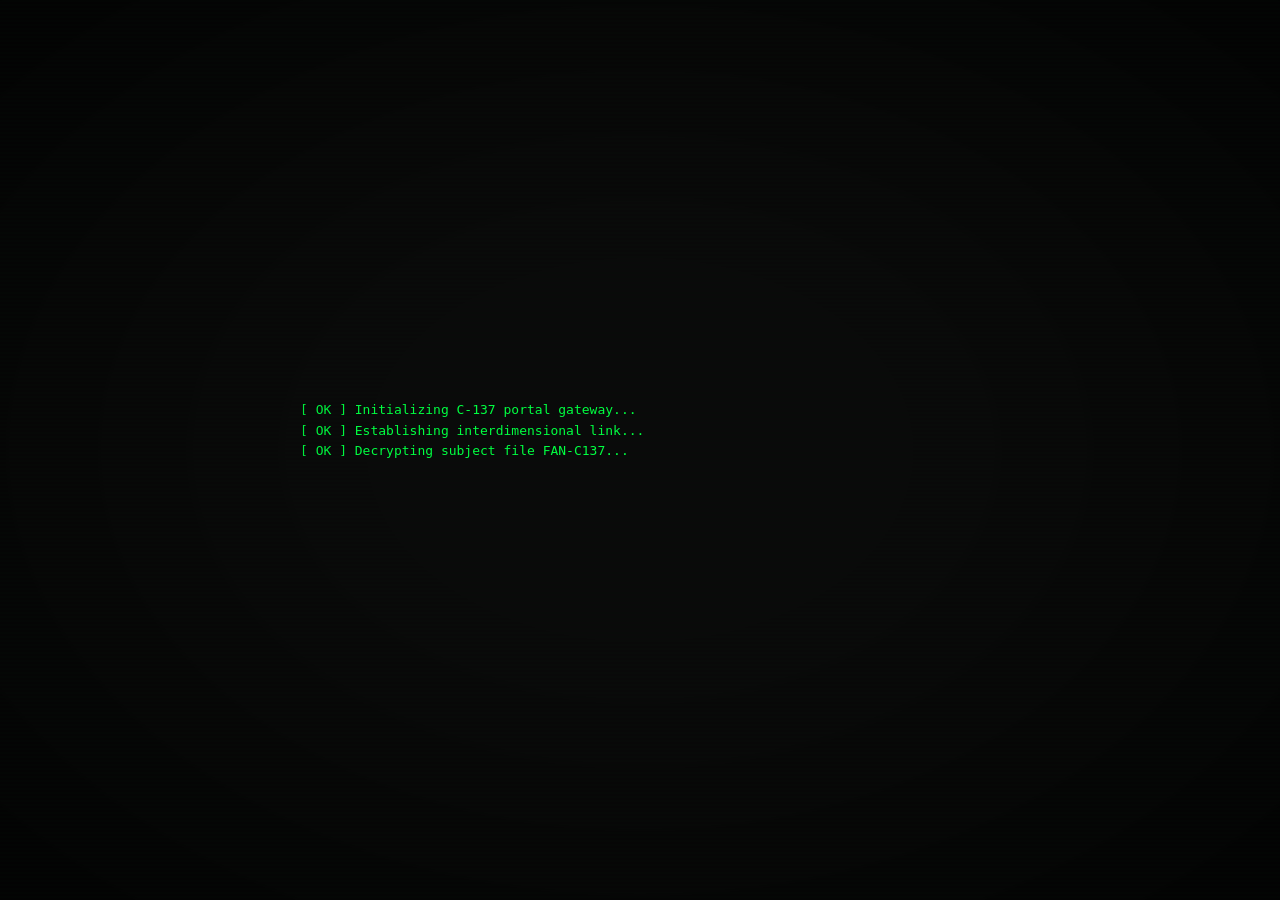
==== commit 6c305686: "C-137 PORTAL: experiment subject file terminal" ====
--- a/index.html
+++ b/index.html
@@ -1,101 +1,606 @@
-<!DOCTYPE html>
-<html lang="zh-CN">
-<head>
-    <meta charset="UTF-8">
-    <meta name="viewport" content="width=device-width, initial-scale=1.0">
-    <meta name="description" content="致刘子梁的专属告白网站">
-    <meta name="keywords" content="刘子梁,告白,心意,回忆">
-    <meta name="author" content="爱你的人">
-    <meta http-equiv="X-UA-Compatible" content="IE=edge">
-    
-    <!-- 预连接资源 -->
-    <link rel="preconnect" href="https://fonts.googleapis.com">
-    <link rel="preconnect" href="https://fonts.gstatic.com" crossorigin>
-    
-    <!-- 预加载CSS -->
-    <link rel="preload" href="style.css" as="style">
-    <link rel="stylesheet" href="style.css">
-    
-    <!-- Google Fonts -->
-    <link href="https://fonts.googleapis.com/css2?family=Noto+Sans+SC:wght@300;400;500;700&display=swap" rel="stylesheet">
-    
-    <title>致刘子梁的告白</title>
-</head>
-<body>
-    <!-- 欢迎页面 -->
-    <section id="welcome" class="welcome-section">
-        <div class="welcome-content">
-            <h1 class="welcome-title">亲爱的刘子梁</h1>
-            <p class="welcome-subtitle">这是专属于你的告白网站</p>
-            <div class="welcome-animation">
-                <div class="heart"></div>
-            </div>
-            <a href="#message" class="btn btn-primary">开始阅读</a>
-        </div>
-    </section>
-
-    <!-- 心意文字内容 -->
-    <section id="message" class="message-section">
-        <div class="container">
-            <h2 class="section-title">我的心意</h2>
-            <div class="message-content">
-                <p>亲爱的子梁：</p>
-                <p>当你打开这个网站的时候，我想对你说...</p>
-                <p>认识你是我生命中最美好的事情之一，你的笑容、你的善良、你的一切都深深吸引着我。</p>
-                <p>每一次和你相处的时光，都让我感到无比的幸福和温暖。</p>
-                <p>我想告诉你，我喜欢你，不仅仅是因为你的外表，更是因为你那颗真诚、善良的心。</p>
-                <p>希望我们能一起创造更多美好的回忆，一起走过人生的每一个阶段。</p>
-                <p class="message-signature">爱你的人</p>
-            </div>
-        </div>
-    </section>
-
-    <!-- 照片展示区 -->
-    <section id="photos" class="photos-section">
-        <div class="container">
-            <h2 class="section-title">美好回忆</h2>
-            <div class="photo-gallery">
-                <!-- 美好回忆照片 -->
-                <div class="photo-item">
-                    <img src="https://img.remit.ee/api/file/BQACAgUAAyEGAASHRsPbAAEL8iJpMDc_NoLPQdA36E4lD8_W8aaI2AACjSMAAiYIgVX3tNK9VmDA9jYE.jfif" alt="美好回忆1" class="gallery-photo">
-                </div>
-                <div class="photo-item">
-                    <img src="https://img.remit.ee/api/file/BQACAgUAAyEGAASHRsPbAAEL8iVpMDdAVLFDEIiqVHZpAsYeRSOoxAACkCMAAiYIgVW5iMkuGwZvUDYE.png" alt="美好回忆2" class="gallery-photo">
-                </div>
-                <div class="photo-item">
-                    <img src="https://img.remit.ee/api/file/BQACAgUAAyEGAASHRsPbAAEL8iNpMDc_jZ8wWhjk20NGHRKLtWN6RAACjiMAAiYIgVWRImGbMOcn2DYE.png" alt="美好回忆3" class="gallery-photo">
-                </div>
-                <div class="photo-item">
-                    <img src="https://img.remit.ee/api/file/BQACAgUAAyEGAASHRsPbAAEL8iRpMDc_ER5RILEBjPGGwFaxhx2srgACjyMAAiYIgVWFoB2F234ZzDYE.png" alt="美好回忆4" class="gallery-photo">
-                </div>
-            </div>
-        </div>
-    </section>
-
-    <!-- 互动元素区 -->
-    <section id="interactive" class="interactive-section">
-        <div class="container">
-            <h2 class="section-title">给你的小惊喜</h2>
-            <div class="interactive-content">
-                <div class="wish-card">
-                    <h3>点击查看我的祝福</h3>
-                    <button class="btn btn-secondary" id="wishBtn">打开祝福</button>
-                    <div class="wish-message" id="wishMessage">
-                        <p>愿你永远开心快乐，每天都充满阳光！（我永远爱你）</p>
-                    </div>
-                </div>
-            </div>
-        </div>
-    </section>
-
-    <!-- 页脚 -->
-    <footer class="footer">
-        <div class="container">
-            <p>&copy; 2025 专属于刘子梁的告白网站</p>
-        </div>
-    </footer>
-
-    <!-- 脚本文件放在页面底部以提高加载性能 -->
-    <script src="script.js"></script>
-</body>
-</html>+<!DOCTYPE html>
+<html lang="zh-CN">
+<head>
+  <meta charset="UTF-8">
+  <meta name="viewport" content="width=device-width, initial-scale=1.0">
+  <title>FAN-C137 // C-137 PORTAL</title>
+  <meta name="description" content="C-137 实验体档案终端">
+  <style>
+    /* === 基础 === */
+    :root {
+      --bg: #0a0a0a;
+      --terminal-green: #00ff41;
+      --dim-green: #008f24;
+      --white: #e0e0e0;
+      --dim-white: #666;
+      --accent-gold: #b8860b;
+      --border: #1a1a1a;
+    }
+    * { margin: 0; padding: 0; box-sizing: border-box; }
+    html { background: var(--bg); }
+    body {
+      font-family: "JetBrains Mono", "Fira Code", "Cascadia Code", "Consolas", "Menlo", monospace;
+      background: var(--bg);
+      color: var(--terminal-green);
+      min-height: 100vh;
+      overflow-x: hidden;
+      padding: 0;
+    }
+    /* CRT 扫描线 */
+    body::before {
+      content: "";
+      position: fixed;
+      top: 0; left: 0; right: 0; bottom: 0;
+      background: repeating-linear-gradient(
+        0deg,
+        rgba(0,0,0,0) 0px,
+        rgba(0,0,0,0) 2px,
+        rgba(0,255,65,0.015) 3px,
+        rgba(0,0,0,0) 4px
+      );
+      pointer-events: none;
+      z-index: 9999;
+    }
+    /* 暗角 */
+    body::after {
+      content: "";
+      position: fixed;
+      top: 0; left: 0; right: 0; bottom: 0;
+      background: radial-gradient(ellipse at center, transparent 30%, rgba(0,0,0,0.7) 100%);
+      pointer-events: none;
+      z-index: 9998;
+    }
+
+    .container {
+      max-width: 680px;
+      margin: 0 auto;
+      padding: 24px 20px 60px;
+      position: relative;
+      z-index: 1;
+    }
+
+    /* === 启动画面 === */
+    #boot-screen {
+      min-height: 100vh;
+      display: flex;
+      flex-direction: column;
+      justify-content: center;
+      align-items: center;
+      padding: 20px;
+    }
+    #boot-log {
+      width: 100%;
+      max-width: 680px;
+    }
+    .boot-line {
+      font-size: 13px;
+      line-height: 1.6;
+      white-space: pre-wrap;
+      word-break: break-all;
+      opacity: 0;
+      animation: bootIn 0.1s forwards;
+    }
+    .boot-line .ok { color: var(--terminal-green); }
+    .boot-line .warn { color: var(--accent-gold); }
+    .boot-line .dim { color: var(--dim-white); }
+    @keyframes bootIn {
+      to { opacity: 1; }
+    }
+    #boot-cursor {
+      display: inline-block;
+      width: 8px;
+      height: 15px;
+      background: var(--terminal-green);
+      animation: blink 0.8s step-end infinite;
+      vertical-align: middle;
+    }
+    @keyframes blink {
+      0%, 50% { opacity: 1; }
+      51%, 100% { opacity: 0; }
+    }
+    #boot-continue {
+      margin-top: 24px;
+      font-size: 12px;
+      color: var(--dim-white);
+      cursor: pointer;
+      animation: pulse 1.5s ease-in-out infinite;
+      opacity: 0;
+    }
+    @keyframes pulse {
+      0%, 100% { opacity: 0.3; }
+      50% { opacity: 0.7; }
+    }
+
+    /* === 主界面 === */
+    #main-screen {
+      display: none;
+    }
+
+    .section {
+      margin-bottom: 36px;
+    }
+    .section-title {
+      font-size: 11px;
+      color: var(--dim-green);
+      letter-spacing: 2px;
+      text-transform: uppercase;
+      margin-bottom: 12px;
+      padding-bottom: 6px;
+      border-bottom: 1px solid var(--border);
+    }
+    .section-title::before {
+      content: "// ";
+      color: var(--dim-white);
+    }
+
+    /* 头部 */
+    .header-block {
+      text-align: center;
+      padding: 20px 0 28px;
+      border-bottom: 1px solid var(--border);
+      margin-bottom: 36px;
+    }
+    .header-id {
+      font-size: 11px;
+      color: var(--dim-white);
+      letter-spacing: 3px;
+      margin-bottom: 8px;
+    }
+    .header-title {
+      font-size: 28px;
+      font-weight: bold;
+      color: var(--terminal-green);
+      letter-spacing: 4px;
+      margin-bottom: 4px;
+    }
+    .header-sub {
+      font-size: 13px;
+      color: var(--dim-green);
+      letter-spacing: 6px;
+    }
+
+    /* 参数表 */
+    .param-table {
+      width: 100%;
+      font-size: 13px;
+      line-height: 1.9;
+    }
+    .param-table .row {
+      display: flex;
+      justify-content: space-between;
+      align-items: baseline;
+      padding: 1px 0;
+    }
+    .param-table .label {
+      color: var(--dim-white);
+      flex-shrink: 0;
+      min-width: 90px;
+    }
+    .param-table .dots {
+      flex: 1;
+      border-bottom: 1px dotted var(--border);
+      margin: 0 8px;
+      position: relative;
+      top: -3px;
+    }
+    .param-table .value {
+      color: var(--terminal-green);
+      text-align: right;
+    }
+    .param-table .value.warn { color: var(--accent-gold); }
+    .param-table .value.dim { color: var(--dim-white); }
+
+    /* 模块 */
+    .module-list {
+      list-style: none;
+    }
+    .module-item {
+      display: flex;
+      align-items: baseline;
+      font-size: 13px;
+      line-height: 2;
+    }
+    .module-num {
+      color: var(--dim-white);
+      width: 32px;
+      flex-shrink: 0;
+    }
+    .module-name {
+      color: var(--white);
+      flex: 1;
+    }
+    .module-status {
+      color: var(--terminal-green);
+      font-size: 11px;
+      letter-spacing: 1px;
+    }
+    .module-status.gold { color: var(--accent-gold); }
+    .module-dots {
+      flex: 0 1 60px;
+      border-bottom: 1px dotted var(--border);
+      margin: 0 8px;
+      position: relative;
+      top: -3px;
+      overflow: hidden;
+      white-space: nowrap;
+    }
+
+    /* 传送门 */
+    .portal-grid {
+      display: flex;
+      flex-direction: column;
+      gap: 12px;
+    }
+    .portal-link {
+      display: flex;
+      align-items: center;
+      justify-content: space-between;
+      padding: 14px 18px;
+      border: 1px solid var(--border);
+      text-decoration: none;
+      color: var(--terminal-green);
+      font-size: 13px;
+      letter-spacing: 1px;
+      background: rgba(0,255,65,0.02);
+      transition: all 0.2s;
+      position: relative;
+      overflow: hidden;
+    }
+    .portal-link::before {
+      content: "";
+      position: absolute;
+      left: 0; top: 0; bottom: 0;
+      width: 3px;
+      background: var(--terminal-green);
+      opacity: 0.3;
+      transition: opacity 0.2s;
+    }
+    .portal-link:hover {
+      border-color: var(--dim-green);
+      background: rgba(0,255,65,0.06);
+    }
+    .portal-link:hover::before { opacity: 1; }
+    .portal-name {
+      color: var(--white);
+    }
+    .portal-arrow {
+      color: var(--dim-green);
+      font-size: 14px;
+    }
+    .portal-addr {
+      font-size: 11px;
+      color: var(--dim-white);
+      margin-top: 2px;
+    }
+    .portal-left { display: flex; flex-direction: column; }
+
+    /* 异常日志 */
+    .anomaly-list {
+      font-size: 12px;
+      line-height: 1.9;
+    }
+    .anomaly-entry {
+      display: flex;
+      gap: 8px;
+      padding: 2px 0;
+    }
+    .anomaly-time {
+      color: var(--dim-white);
+      flex-shrink: 0;
+    }
+    .anomaly-level {
+      color: var(--accent-gold);
+      flex-shrink: 0;
+      width: 60px;
+    }
+    .anomaly-level.critical { color: #ff3333; }
+    .anomaly-msg {
+      color: var(--white);
+    }
+
+    /* 金句 */
+    .quote-block {
+      text-align: center;
+      padding: 20px 16px;
+      border-top: 1px solid var(--border);
+      border-bottom: 1px solid var(--border);
+      margin: 36px 0;
+    }
+    .quote-text {
+      font-size: 14px;
+      color: var(--terminal-green);
+      letter-spacing: 2px;
+      line-height: 1.8;
+    }
+    .quote-sub {
+      font-size: 11px;
+      color: var(--dim-white);
+      margin-top: 8px;
+      letter-spacing: 3px;
+    }
+
+    /* 底部 */
+    .footer {
+      text-align: center;
+      padding-top: 30px;
+      margin-top: 10px;
+    }
+    .footer-text {
+      font-size: 11px;
+      color: var(--dim-white);
+      letter-spacing: 4px;
+      margin-bottom: 16px;
+    }
+    .footer-bg {
+      font-size: 9px;
+      color: rgba(102,102,102,0.3);
+      letter-spacing: 1px;
+    }
+
+    /* 光标 */
+    .cursor {
+      display: inline-block;
+      width: 7px;
+      height: 13px;
+      background: var(--terminal-green);
+      animation: blink 0.8s step-end infinite;
+      vertical-align: middle;
+      margin-left: 2px;
+    }
+
+    /* 移动端 */
+    @media (max-width: 480px) {
+      .container { padding: 16px 14px 50px; }
+      .header-title { font-size: 22px; letter-spacing: 2px; }
+      .boot-line { font-size: 12px; }
+      .param-table { font-size: 12px; }
+      .param-table .label { min-width: 70px; }
+      .module-item { font-size: 12px; }
+      .portal-link { padding: 12px 14px; }
+      .anomaly-list { font-size: 11px; }
+      .quote-text { font-size: 13px; }
+    }
+  </style>
+</head>
+<body>
+
+<!-- 启动画面 -->
+<div id="boot-screen">
+  <div id="boot-log"></div>
+  <div id="boot-continue" onclick="enterMain()">
+    [ PRESS ANYWHERE TO CONTINUE ]
+  </div>
+</div>
+
+<!-- 主界面 -->
+<div id="main-screen">
+  <div class="container">
+
+    <!-- 头部 -->
+    <div class="header-block">
+      <div class="header-id">DIMENSION C-137</div>
+      <div class="header-title">FAN-C137</div>
+      <div class="header-sub">EXPERIMENT SUBJECT FILE</div>
+    </div>
+
+    <!-- 参数 -->
+    <div class="section">
+      <div class="section-title">Subject Parameters</div>
+      <div class="param-table">
+        <div class="row">
+          <span class="label">SUBJECT</span>
+          <span class="dots"></span>
+          <span class="value">范安星 / 番星</span>
+        </div>
+        <div class="row">
+          <span class="label">ID</span>
+          <span class="dots"></span>
+          <span class="value">FAN-C137</span>
+        </div>
+        <div class="row">
+          <span class="label">出厂日期</span>
+          <span class="dots"></span>
+          <span class="value">2007.02.04</span>
+        </div>
+        <div class="row">
+          <span class="label">常驻坐标</span>
+          <span class="dots"></span>
+          <span class="value">江西 · 吉安</span>
+        </div>
+        <div class="row">
+          <span class="label">运行模式</span>
+          <span class="dots"></span>
+          <span class="value">LOW POWER / IDLE</span>
+        </div>
+        <div class="row">
+          <span class="label">认知引擎</span>
+          <span class="dots"></span>
+          <span class="value">AI ASSISTED</span>
+        </div>
+        <div class="row">
+          <span class="label">思考协议</span>
+          <span class="dots"></span>
+          <span class="value">外包给 AI</span>
+        </div>
+        <div class="row">
+          <span class="label">性格</span>
+          <span class="dots"></span>
+          <span class="value">内向内敛</span>
+        </div>
+        <div class="row">
+          <span class="label">充能需求</span>
+          <span class="dots"></span>
+          <span class="value">8-10H 休眠周期</span>
+        </div>
+        <div class="row">
+          <span class="label">状态</span>
+          <span class="dots"></span>
+          <span class="value">FUNCTIONAL</span>
+        </div>
+      </div>
+    </div>
+
+    <!-- 已加载模块 -->
+    <div class="section">
+      <div class="section-title">Loaded Modules</div>
+      <ul class="module-list">
+        <li class="module-item">
+          <span class="module-num">01</span>
+          <span class="module-name">AI QUESTION SOLVING</span>
+          <span class="module-dots"></span>
+          <span class="module-status">ONLINE</span>
+        </li>
+        <li class="module-item">
+          <span class="module-num">02</span>
+          <span class="module-name">SERVER MAINTENANCE</span>
+          <span class="module-dots"></span>
+          <span class="module-status">ACTIVE</span>
+        </li>
+        <li class="module-item">
+          <span class="module-num">03</span>
+          <span class="module-name">CONTAINER CONTROL</span>
+          <span class="module-dots"></span>
+          <span class="module-status">RUNNING</span>
+        </li>
+        <li class="module-item">
+          <span class="module-num">04</span>
+          <span class="module-name">CODE REPOSITORY</span>
+          <span class="module-dots"></span>
+          <span class="module-status">SYNCED</span>
+        </li>
+      </ul>
+    </div>
+
+    <!-- 金句 -->
+    <div class="quote-block">
+      <div class="quote-text">宇宙没有KPI，活着就不算宕机。</div>
+      <div class="quote-sub">PRIMARY PROTOCOL</div>
+    </div>
+
+    <!-- 传送门 -->
+    <div class="section">
+      <div class="section-title">Portal Gateways</div>
+      <div class="portal-grid">
+        <a class="portal-link" href="https://github.com/fanxing724" target="_blank" rel="noopener">
+          <div class="portal-left">
+            <span class="portal-name">CODE REPOSITORY</span>
+            <span class="portal-addr">github.com/fanxing724</span>
+          </div>
+          <span class="portal-arrow">&gt;&gt;</span>
+        </a>
+        <a class="portal-link" href="mailto:fan@c137.local" onclick="return false;">
+          <div class="portal-left">
+            <span class="portal-name">COMM CHANNEL</span>
+            <span class="portal-addr">fan@c137.local</span>
+          </div>
+          <span class="portal-arrow">&gt;&gt;</span>
+        </a>
+      </div>
+    </div>
+
+    <!-- 异常日志 -->
+    <div class="section">
+      <div class="section-title">Anomaly Log</div>
+      <div class="anomaly-list">
+        <div class="anomaly-entry">
+          <span class="anomaly-time">2007.02.04</span>
+          <span class="anomaly-level">INFO</span>
+          <span class="anomaly-msg">实验体激活。初始状态：哭。诊断：正常。</span>
+        </div>
+        <div class="anomaly-entry">
+          <span class="anomaly-time">20XX.XX.XX</span>
+          <span class="anomaly-level">WARN</span>
+          <span class="anomaly-msg">认知引擎过载，已外包至 AI 处理。</span>
+        </div>
+        <div class="anomaly-entry">
+          <span class="anomaly-time">CURRENT</span>
+          <span class="anomaly-level">CRIT</span>
+          <span class="anomaly-msg">实验体声称自己将成为派大星。监控中。</span>
+        </div>
+      </div>
+    </div>
+
+    <!-- 底部 -->
+    <div class="footer">
+      <div class="footer-text">WUBBA LUBBA DUB DUB</div>
+      <div class="footer-bg">BACKGROUND PROCESS: 摸鱼 — PID 404 — CPU 3%</div>
+    </div>
+
+  </div>
+</div>
+
+<script>
+  // === 启动动画 ===
+  const bootLines = [
+    { text: "[ <span class='ok'>OK</span> ] Initializing C-137 portal gateway...", delay: 200 },
+    { text: "[ <span class='ok'>OK</span> ] Establishing interdimensional link...", delay: 300 },
+    { text: "[ <span class='ok'>OK</span> ] Decrypting subject file FAN-C137...", delay: 350 },
+    { text: "[ <span class='ok'>OK</span> ] Classification level: PUBLIC", delay: 250 },
+    { text: "[ <span class='warn'>WARN</span> ] Subject status: ANOMALOUS_HUMAN", delay: 300 },
+    { text: "[ <span class='warn'>WARN</span> ] Power mode: LOW_POWER / IDLE", delay: 300 },
+    { text: "[ <span class='ok'>OK</span> ] Cognitive engine: AI_ASSISTED (delegated)", delay: 350 },
+    { text: "[ <span class='dim'>...</span> ] Loading modules: 4/4", delay: 300 },
+    { text: "", delay: 100 },
+    { text: "<span class='dim'>PORTAL ACCESS GRANTED.</span>", delay: 200 },
+    { text: "", delay: 100 },
+    { text: "<span class='ok'>Welcome to Dimension C-137.</span>", delay: 400 },
+  ];
+
+  const bootLog = document.getElementById('boot-log');
+  const bootContinue = document.getElementById('boot-continue');
+  const mainScreen = document.getElementById('main-screen');
+  const bootScreen = document.getElementById('boot-screen');
+
+  let lineIndex = 0;
+
+  function typeBootLine() {
+    if (lineIndex < bootLines.length) {
+      const line = bootLines[lineIndex];
+      const div = document.createElement('div');
+      div.className = 'boot-line';
+      div.innerHTML = line.text || '&nbsp;';
+      bootLog.appendChild(div);
+      lineIndex++;
+      setTimeout(typeBootLine, line.delay);
+    } else {
+      // 显示继续提示
+      setTimeout(() => {
+        bootContinue.style.opacity = '1';
+        bootContinue.style.animation = 'pulse 1.5s ease-in-out infinite';
+      }, 300);
+    }
+  }
+
+  // 点击任意位置进入
+  let entered = false;
+  function enterMain() {
+    if (entered) return;
+    entered = true;
+    bootScreen.style.transition = 'opacity 0.4s';
+    bootScreen.style.opacity = '0';
+    setTimeout(() => {
+      bootScreen.style.display = 'none';
+      mainScreen.style.display = 'block';
+      mainScreen.style.opacity = '0';
+      mainScreen.style.transition = 'opacity 0.5s';
+      requestAnimationFrame(() => {
+        mainScreen.style.opacity = '1';
+      });
+    }, 400);
+  }
+
+  // 启动
+  window.addEventListener('load', () => {
+    setTimeout(typeBootLine, 400);
+  });
+
+  // 防止用户错过动画直接点进
+  bootScreen.addEventListener('click', () => {
+    if (lineIndex >= bootLines.length) {
+      enterMain();
+    }
+  });
+</script>
+
+</body>
+</html>
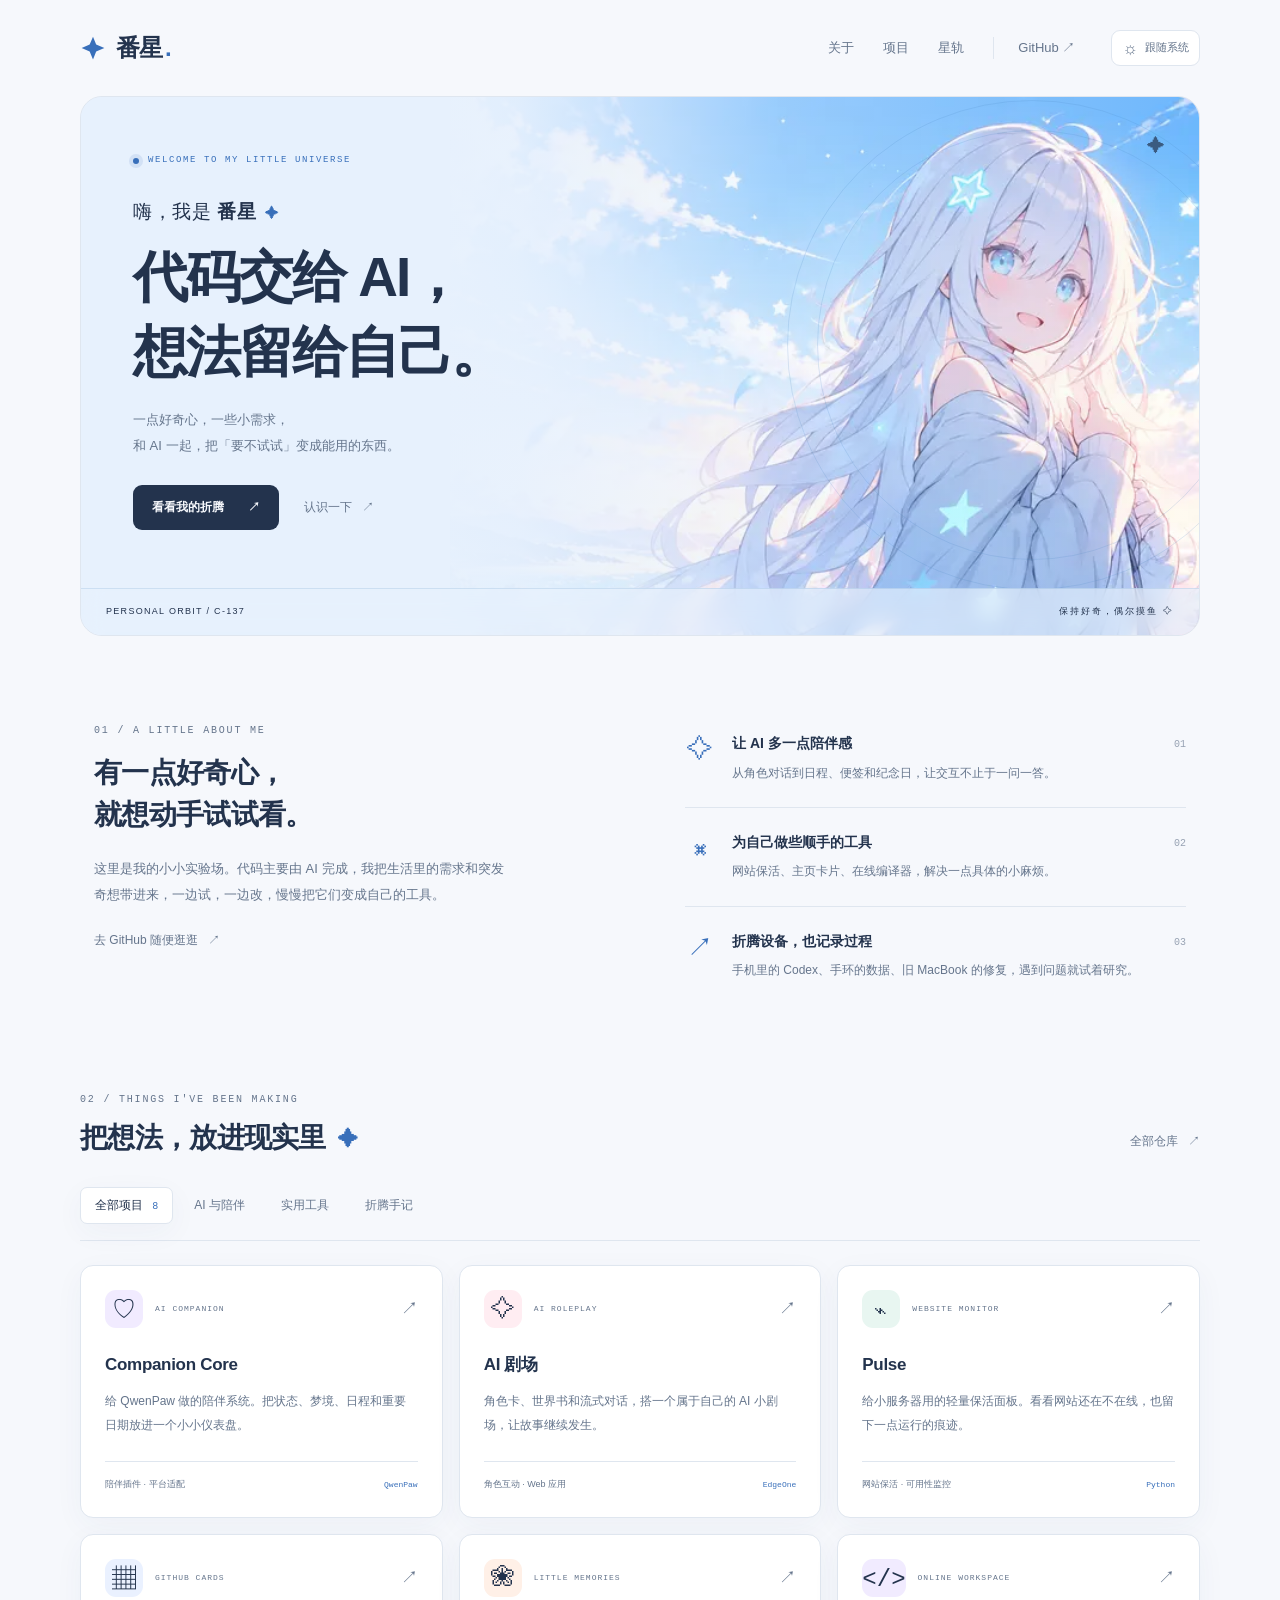
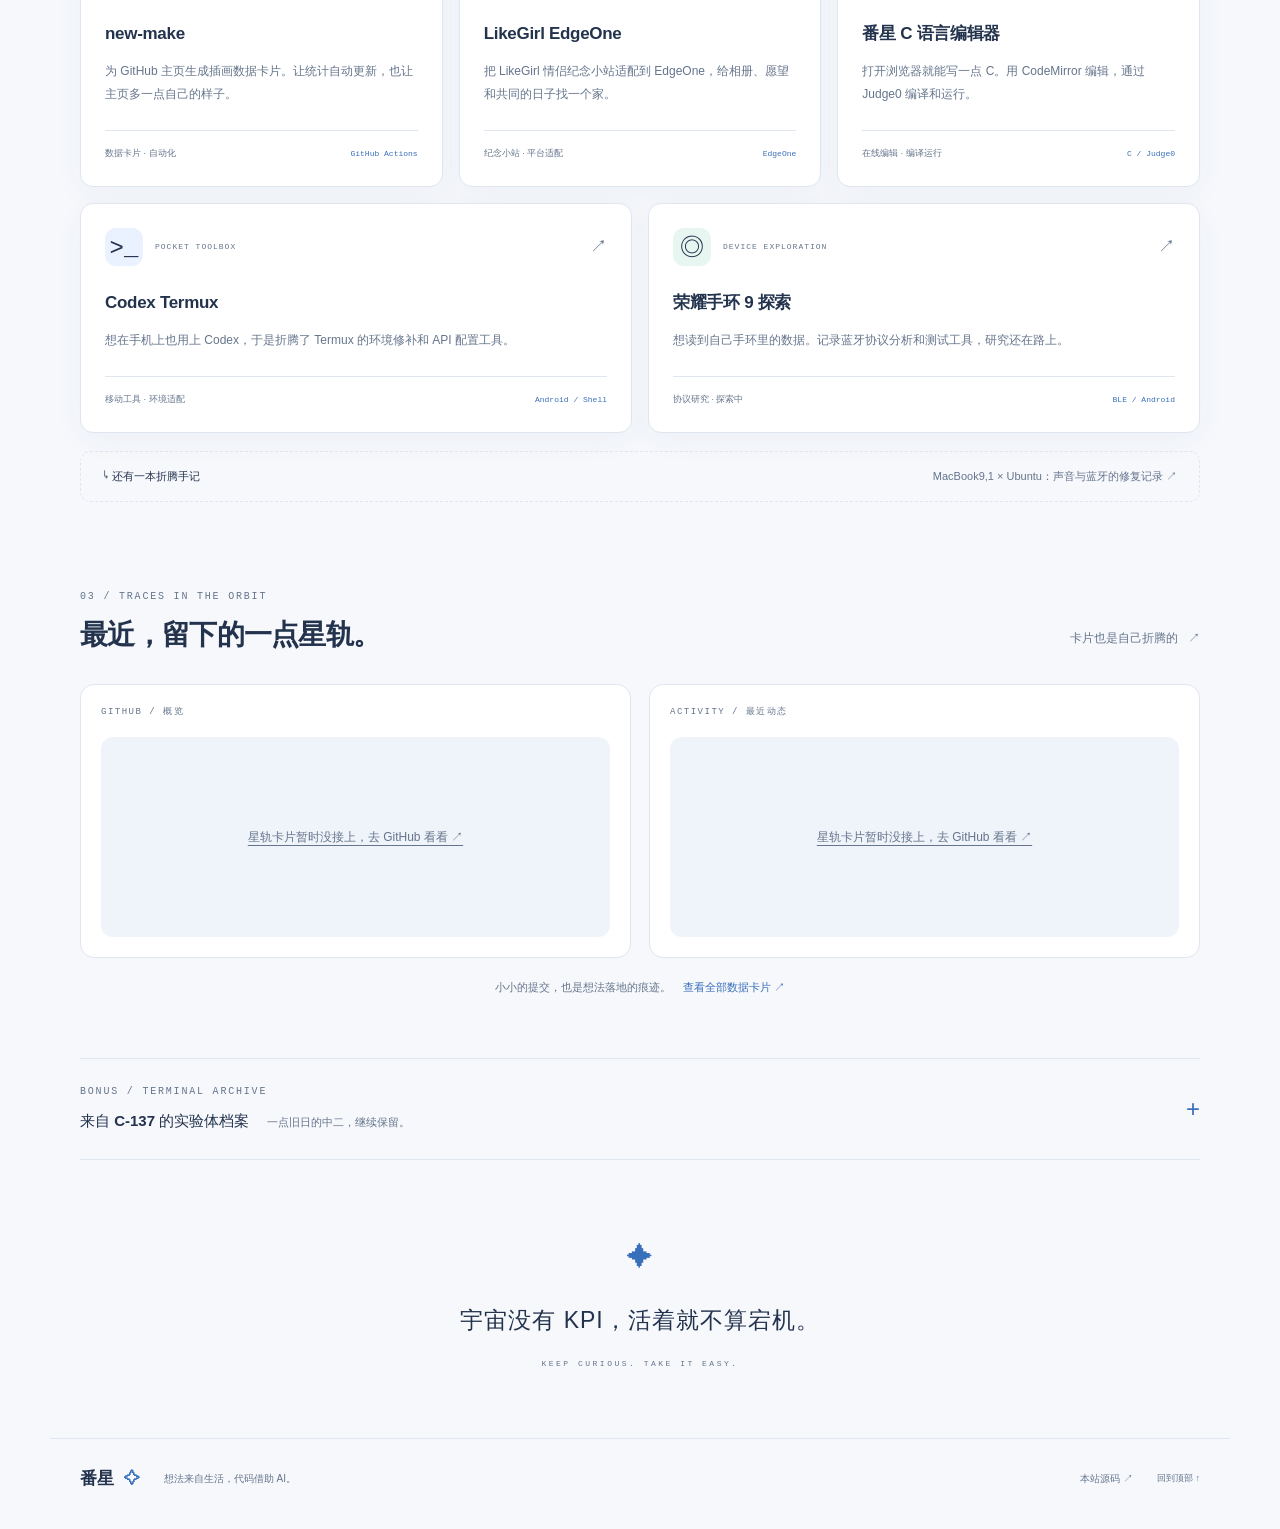
==== commit 4a3db605: "feat(site): build illustrated personal orbit with curated projects and themes" ====
--- a/index.html
+++ b/index.html
@@ -1,606 +1,99 @@
-<!DOCTYPE html>
+<!doctype html>
 <html lang="zh-CN">
 <head>
-  <meta charset="UTF-8">
-  <meta name="viewport" content="width=device-width, initial-scale=1.0">
-  <title>FAN-C137 // C-137 PORTAL</title>
-  <meta name="description" content="C-137 实验体档案终端">
-  <style>
-    /* === 基础 === */
-    :root {
-      --bg: #0a0a0a;
-      --terminal-green: #00ff41;
-      --dim-green: #008f24;
-      --white: #e0e0e0;
-      --dim-white: #666;
-      --accent-gold: #b8860b;
-      --border: #1a1a1a;
-    }
-    * { margin: 0; padding: 0; box-sizing: border-box; }
-    html { background: var(--bg); }
-    body {
-      font-family: "JetBrains Mono", "Fira Code", "Cascadia Code", "Consolas", "Menlo", monospace;
-      background: var(--bg);
-      color: var(--terminal-green);
-      min-height: 100vh;
-      overflow-x: hidden;
-      padding: 0;
-    }
-    /* CRT 扫描线 */
-    body::before {
-      content: "";
-      position: fixed;
-      top: 0; left: 0; right: 0; bottom: 0;
-      background: repeating-linear-gradient(
-        0deg,
-        rgba(0,0,0,0) 0px,
-        rgba(0,0,0,0) 2px,
-        rgba(0,255,65,0.015) 3px,
-        rgba(0,0,0,0) 4px
-      );
-      pointer-events: none;
-      z-index: 9999;
-    }
-    /* 暗角 */
-    body::after {
-      content: "";
-      position: fixed;
-      top: 0; left: 0; right: 0; bottom: 0;
-      background: radial-gradient(ellipse at center, transparent 30%, rgba(0,0,0,0.7) 100%);
-      pointer-events: none;
-      z-index: 9998;
-    }
-
-    .container {
-      max-width: 680px;
-      margin: 0 auto;
-      padding: 24px 20px 60px;
-      position: relative;
-      z-index: 1;
-    }
-
-    /* === 启动画面 === */
-    #boot-screen {
-      min-height: 100vh;
-      display: flex;
-      flex-direction: column;
-      justify-content: center;
-      align-items: center;
-      padding: 20px;
-    }
-    #boot-log {
-      width: 100%;
-      max-width: 680px;
-    }
-    .boot-line {
-      font-size: 13px;
-      line-height: 1.6;
-      white-space: pre-wrap;
-      word-break: break-all;
-      opacity: 0;
-      animation: bootIn 0.1s forwards;
-    }
-    .boot-line .ok { color: var(--terminal-green); }
-    .boot-line .warn { color: var(--accent-gold); }
-    .boot-line .dim { color: var(--dim-white); }
-    @keyframes bootIn {
-      to { opacity: 1; }
-    }
-    #boot-cursor {
-      display: inline-block;
-      width: 8px;
-      height: 15px;
-      background: var(--terminal-green);
-      animation: blink 0.8s step-end infinite;
-      vertical-align: middle;
-    }
-    @keyframes blink {
-      0%, 50% { opacity: 1; }
-      51%, 100% { opacity: 0; }
-    }
-    #boot-continue {
-      margin-top: 24px;
-      font-size: 12px;
-      color: var(--dim-white);
-      cursor: pointer;
-      animation: pulse 1.5s ease-in-out infinite;
-      opacity: 0;
-    }
-    @keyframes pulse {
-      0%, 100% { opacity: 0.3; }
-      50% { opacity: 0.7; }
-    }
-
-    /* === 主界面 === */
-    #main-screen {
-      display: none;
-    }
-
-    .section {
-      margin-bottom: 36px;
-    }
-    .section-title {
-      font-size: 11px;
-      color: var(--dim-green);
-      letter-spacing: 2px;
-      text-transform: uppercase;
-      margin-bottom: 12px;
-      padding-bottom: 6px;
-      border-bottom: 1px solid var(--border);
-    }
-    .section-title::before {
-      content: "// ";
-      color: var(--dim-white);
-    }
-
-    /* 头部 */
-    .header-block {
-      text-align: center;
-      padding: 20px 0 28px;
-      border-bottom: 1px solid var(--border);
-      margin-bottom: 36px;
-    }
-    .header-id {
-      font-size: 11px;
-      color: var(--dim-white);
-      letter-spacing: 3px;
-      margin-bottom: 8px;
-    }
-    .header-title {
-      font-size: 28px;
-      font-weight: bold;
-      color: var(--terminal-green);
-      letter-spacing: 4px;
-      margin-bottom: 4px;
-    }
-    .header-sub {
-      font-size: 13px;
-      color: var(--dim-green);
-      letter-spacing: 6px;
-    }
-
-    /* 参数表 */
-    .param-table {
-      width: 100%;
-      font-size: 13px;
-      line-height: 1.9;
-    }
-    .param-table .row {
-      display: flex;
-      justify-content: space-between;
-      align-items: baseline;
-      padding: 1px 0;
-    }
-    .param-table .label {
-      color: var(--dim-white);
-      flex-shrink: 0;
-      min-width: 90px;
-    }
-    .param-table .dots {
-      flex: 1;
-      border-bottom: 1px dotted var(--border);
-      margin: 0 8px;
-      position: relative;
-      top: -3px;
-    }
-    .param-table .value {
-      color: var(--terminal-green);
-      text-align: right;
-    }
-    .param-table .value.warn { color: var(--accent-gold); }
-    .param-table .value.dim { color: var(--dim-white); }
-
-    /* 模块 */
-    .module-list {
-      list-style: none;
-    }
-    .module-item {
-      display: flex;
-      align-items: baseline;
-      font-size: 13px;
-      line-height: 2;
-    }
-    .module-num {
-      color: var(--dim-white);
-      width: 32px;
-      flex-shrink: 0;
-    }
-    .module-name {
-      color: var(--white);
-      flex: 1;
-    }
-    .module-status {
-      color: var(--terminal-green);
-      font-size: 11px;
-      letter-spacing: 1px;
-    }
-    .module-status.gold { color: var(--accent-gold); }
-    .module-dots {
-      flex: 0 1 60px;
-      border-bottom: 1px dotted var(--border);
-      margin: 0 8px;
-      position: relative;
-      top: -3px;
-      overflow: hidden;
-      white-space: nowrap;
-    }
-
-    /* 传送门 */
-    .portal-grid {
-      display: flex;
-      flex-direction: column;
-      gap: 12px;
-    }
-    .portal-link {
-      display: flex;
-      align-items: center;
-      justify-content: space-between;
-      padding: 14px 18px;
-      border: 1px solid var(--border);
-      text-decoration: none;
-      color: var(--terminal-green);
-      font-size: 13px;
-      letter-spacing: 1px;
-      background: rgba(0,255,65,0.02);
-      transition: all 0.2s;
-      position: relative;
-      overflow: hidden;
-    }
-    .portal-link::before {
-      content: "";
-      position: absolute;
-      left: 0; top: 0; bottom: 0;
-      width: 3px;
-      background: var(--terminal-green);
-      opacity: 0.3;
-      transition: opacity 0.2s;
-    }
-    .portal-link:hover {
-      border-color: var(--dim-green);
-      background: rgba(0,255,65,0.06);
-    }
-    .portal-link:hover::before { opacity: 1; }
-    .portal-name {
-      color: var(--white);
-    }
-    .portal-arrow {
-      color: var(--dim-green);
-      font-size: 14px;
-    }
-    .portal-addr {
-      font-size: 11px;
-      color: var(--dim-white);
-      margin-top: 2px;
-    }
-    .portal-left { display: flex; flex-direction: column; }
-
-    /* 异常日志 */
-    .anomaly-list {
-      font-size: 12px;
-      line-height: 1.9;
-    }
-    .anomaly-entry {
-      display: flex;
-      gap: 8px;
-      padding: 2px 0;
-    }
-    .anomaly-time {
-      color: var(--dim-white);
-      flex-shrink: 0;
-    }
-    .anomaly-level {
-      color: var(--accent-gold);
-      flex-shrink: 0;
-      width: 60px;
-    }
-    .anomaly-level.critical { color: #ff3333; }
-    .anomaly-msg {
-      color: var(--white);
-    }
-
-    /* 金句 */
-    .quote-block {
-      text-align: center;
-      padding: 20px 16px;
-      border-top: 1px solid var(--border);
-      border-bottom: 1px solid var(--border);
-      margin: 36px 0;
-    }
-    .quote-text {
-      font-size: 14px;
-      color: var(--terminal-green);
-      letter-spacing: 2px;
-      line-height: 1.8;
-    }
-    .quote-sub {
-      font-size: 11px;
-      color: var(--dim-white);
-      margin-top: 8px;
-      letter-spacing: 3px;
-    }
-
-    /* 底部 */
-    .footer {
-      text-align: center;
-      padding-top: 30px;
-      margin-top: 10px;
-    }
-    .footer-text {
-      font-size: 11px;
-      color: var(--dim-white);
-      letter-spacing: 4px;
-      margin-bottom: 16px;
-    }
-    .footer-bg {
-      font-size: 9px;
-      color: rgba(102,102,102,0.3);
-      letter-spacing: 1px;
-    }
-
-    /* 光标 */
-    .cursor {
-      display: inline-block;
-      width: 7px;
-      height: 13px;
-      background: var(--terminal-green);
-      animation: blink 0.8s step-end infinite;
-      vertical-align: middle;
-      margin-left: 2px;
-    }
-
-    /* 移动端 */
-    @media (max-width: 480px) {
-      .container { padding: 16px 14px 50px; }
-      .header-title { font-size: 22px; letter-spacing: 2px; }
-      .boot-line { font-size: 12px; }
-      .param-table { font-size: 12px; }
-      .param-table .label { min-width: 70px; }
-      .module-item { font-size: 12px; }
-      .portal-link { padding: 12px 14px; }
-      .anomaly-list { font-size: 11px; }
-      .quote-text { font-size: 13px; }
-    }
-  </style>
+  <meta charset="utf-8">
+  <meta name="viewport" content="width=device-width, initial-scale=1">
+  <meta name="color-scheme" content="light dark">
+  <meta name="description" content="我是番星。代码主要由 AI 完成，想法来自日常：AI 陪伴、实用工具、设备折腾与一些有趣的小实验。">
+  <meta name="theme-color" content="#f5f7fc">
+  <meta property="og:title" content="番星 · 小小宇宙">
+  <meta property="og:description" content="代码交给 AI，想法留给自己。记录我的项目、好奇心与折腾日常。">
+  <meta property="og:type" content="website">
+  <meta property="og:url" content="https://fanxing724.github.io/">
+  <meta property="og:image" content="https://fanxing724.github.io/assets/orbit-light.webp">
+  <title>番星 · 小小宇宙</title>
+  <link rel="icon" href="assets/star.svg" type="image/svg+xml">
+  <script>
+    (() => {
+      let preference = 'system';
+      try { preference = localStorage.getItem('orbit-theme') || 'system'; } catch {}
+      if (!['system', 'light', 'dark'].includes(preference)) preference = 'system';
+      document.documentElement.dataset.preference = preference;
+      document.documentElement.dataset.theme = preference === 'system' ? (matchMedia('(prefers-color-scheme: dark)').matches ? 'dark' : 'light') : preference;
+    })();
+  </script>
+  <link rel="stylesheet" href="style.css">
+  <script src="app.js" defer></script>
 </head>
 <body>
+  <a class="skip-link" href="#main">跳到正文</a>
+  <header class="site-header">
+    <a class="brand" href="#" aria-label="番星，返回顶部"><svg viewBox="0 0 32 32" aria-hidden="true"><path d="m16 2 3.9 9.6L30 16l-10.1 4.4L16 30l-4.1-9.6L2 16l9.9-4.4Z"/></svg><span>番星<span class="brand-dot">.</span></span></a>
+    <nav aria-label="主导航"><a href="#about">关于</a><a href="#projects">项目</a><a href="#activity">星轨</a><a class="nav-github" href="https://github.com/fanxing724" target="_blank" rel="noopener noreferrer">GitHub <span aria-hidden="true">↗</span></a></nav>
+    <button class="theme-toggle" type="button" aria-label="切换颜色主题" title="切换颜色主题" hidden><span class="theme-icon" aria-hidden="true">◐</span><span id="theme-label">跟随系统</span></button>
+  </header>
 
-<!-- 启动画面 -->
-<div id="boot-screen">
-  <div id="boot-log"></div>
-  <div id="boot-continue" onclick="enterMain()">
-    [ PRESS ANYWHERE TO CONTINUE ]
-  </div>
-</div>
+  <main id="main" class="shell">
+    <section class="hero" aria-labelledby="hero-title">
+      <picture class="hero-art theme-picture" aria-hidden="true">
+        <source data-light media="(prefers-color-scheme: light)" srcset="assets/orbit-light.webp">
+        <img src="assets/orbit-dark.webp" alt="" width="600" height="337" fetchpriority="high">
+      </picture>
+      <div class="hero-shade"></div><div class="orbit orbit-one" aria-hidden="true"></div><div class="orbit orbit-two" aria-hidden="true"></div>
+      <div class="hero-content">
+        <div class="eyebrow"><span class="status-dot"></span> WELCOME TO MY LITTLE UNIVERSE</div>
+        <h1 id="hero-title">嗨，我是<span>番星</span><i>✦</i></h1>
+        <p class="hero-heading">代码交给 AI，<br>想法留给自己。</p>
+        <p class="hero-description">一点好奇心，一些小需求，<br>和 AI 一起，把「要不试试」变成能用的东西。</p>
+        <div class="hero-actions"><a class="button button-primary" href="#projects">看看我的折腾 <span aria-hidden="true">↗</span></a><a class="text-link" href="https://github.com/fanxing724" target="_blank" rel="noopener noreferrer">认识一下 <span aria-hidden="true">↗</span></a></div>
+      </div>
+      <div class="hero-bottom"><span>PERSONAL ORBIT / C-137</span><span>保持好奇，偶尔摸鱼 <span aria-hidden="true">✧</span></span></div>
+      <span class="hero-spark" aria-hidden="true">✦</span>
+    </section>
 
-<!-- 主界面 -->
-<div id="main-screen">
-  <div class="container">
+    <section class="about section" id="about" aria-labelledby="about-title">
+      <div class="about-intro"><p class="eyebrow">01 / A LITTLE ABOUT ME</p><h2 id="about-title">有一点好奇心，<br>就想动手试试看。</h2><p>这里是我的小小实验场。代码主要由 AI 完成，我把生活里的需求和突发奇想带进来，一边试，一边改，慢慢把它们变成自己的工具。</p><a class="text-link" href="https://github.com/fanxing724?tab=repositories" target="_blank" rel="noopener noreferrer">去 GitHub 随便逛逛 <span aria-hidden="true">↗</span></a></div>
+      <div class="interests">
+        <div class="interest"><span class="interest-icon" aria-hidden="true">✧</span><div><h3>让 AI 多一点陪伴感</h3><p>从角色对话到日程、便签和纪念日，让交互不止于一问一答。</p></div><span class="interest-number">01</span></div>
+        <div class="interest"><span class="interest-icon" aria-hidden="true">⌘</span><div><h3>为自己做些顺手的工具</h3><p>网站保活、主页卡片、在线编译器，解决一点具体的小麻烦。</p></div><span class="interest-number">02</span></div>
+        <div class="interest"><span class="interest-icon" aria-hidden="true">↗</span><div><h3>折腾设备，也记录过程</h3><p>手机里的 Codex、手环的数据、旧 MacBook 的修复，遇到问题就试着研究。</p></div><span class="interest-number">03</span></div>
+      </div>
+    </section>
 
-    <!-- 头部 -->
-    <div class="header-block">
-      <div class="header-id">DIMENSION C-137</div>
-      <div class="header-title">FAN-C137</div>
-      <div class="header-sub">EXPERIMENT SUBJECT FILE</div>
-    </div>
+    <section class="section projects-section" id="projects" aria-labelledby="projects-title">
+      <div class="section-heading"><div><p class="eyebrow">02 / THINGS I'VE BEEN MAKING</p><h2 id="projects-title">把想法，放进现实里<span class="small-star" aria-hidden="true">✦</span></h2></div><a class="text-link" href="https://github.com/fanxing724?tab=repositories" target="_blank" rel="noopener noreferrer">全部仓库 <span aria-hidden="true">↗</span></a></div>
+      <div class="filter-bar" role="group" aria-label="按方向筛选项目" hidden><button type="button" data-filter="all" aria-pressed="true">全部项目 <span>8</span></button><button type="button" data-filter="ai" aria-pressed="false">AI 与陪伴</button><button type="button" data-filter="tools" aria-pressed="false">实用工具</button><button type="button" data-filter="explore" aria-pressed="false">折腾手记</button></div>
+      <p id="filter-status" class="sr-only" role="status" aria-live="polite"></p>
+      <div class="project-grid">
+        <a class="project-card" data-category="ai" href="https://github.com/fanxing724/qwenpaw-companion-core" target="_blank" rel="noopener noreferrer"><div class="project-top"><span class="project-icon lavender" aria-hidden="true">♡</span><span class="project-kind">AI COMPANION</span><span class="project-arrow" aria-hidden="true">↗</span></div><h3>Companion Core</h3><p>给 QwenPaw 做的陪伴系统。把状态、梦境、日程和重要日期放进一个小小仪表盘。</p><div class="project-footer"><span>陪伴插件 · 平台适配</span><span>QwenPaw</span></div></a>
+        <a class="project-card" data-category="ai" href="https://github.com/fanxing724/edgeone-aichat" target="_blank" rel="noopener noreferrer"><div class="project-top"><span class="project-icon pink" aria-hidden="true">✧</span><span class="project-kind">AI ROLEPLAY</span><span class="project-arrow" aria-hidden="true">↗</span></div><h3>AI 剧场</h3><p>角色卡、世界书和流式对话，搭一个属于自己的 AI 小剧场，让故事继续发生。</p><div class="project-footer"><span>角色互动 · Web 应用</span><span>EdgeOne</span></div></a>
+        <a class="project-card" data-category="tools" href="https://github.com/fanxing724/pulse" target="_blank" rel="noopener noreferrer"><div class="project-top"><span class="project-icon mint" aria-hidden="true">⌁</span><span class="project-kind">WEBSITE MONITOR</span><span class="project-arrow" aria-hidden="true">↗</span></div><h3>Pulse</h3><p>给小服务器用的轻量保活面板。看看网站还在不在线，也留下一点运行的痕迹。</p><div class="project-footer"><span>网站保活 · 可用性监控</span><span>Python</span></div></a>
+        <a class="project-card" data-category="tools" href="https://github.com/fanxing724/new-make" target="_blank" rel="noopener noreferrer"><div class="project-top"><span class="project-icon blue" aria-hidden="true">▦</span><span class="project-kind">GITHUB CARDS</span><span class="project-arrow" aria-hidden="true">↗</span></div><h3>new-make</h3><p>为 GitHub 主页生成插画数据卡片。让统计自动更新，也让主页多一点自己的样子。</p><div class="project-footer"><span>数据卡片 · 自动化</span><span>GitHub Actions</span></div></a>
+        <a class="project-card" data-category="tools" href="https://github.com/fanxing724/LikeGirl-edgeone" target="_blank" rel="noopener noreferrer"><div class="project-top"><span class="project-icon peach" aria-hidden="true">❀</span><span class="project-kind">LITTLE MEMORIES</span><span class="project-arrow" aria-hidden="true">↗</span></div><h3>LikeGirl EdgeOne</h3><p>把 LikeGirl 情侣纪念小站适配到 EdgeOne，给相册、愿望和共同的日子找一个家。</p><div class="project-footer"><span>纪念小站 · 平台适配</span><span>EdgeOne</span></div></a>
+        <a class="project-card" data-category="tools" href="https://github.com/fanxing724/c-online-compiler" target="_blank" rel="noopener noreferrer"><div class="project-top"><span class="project-icon lavender" aria-hidden="true">&lt;/&gt;</span><span class="project-kind">ONLINE WORKSPACE</span><span class="project-arrow" aria-hidden="true">↗</span></div><h3>番星 C 语言编辑器</h3><p>打开浏览器就能写一点 C。用 CodeMirror 编辑，通过 Judge0 编译和运行。</p><div class="project-footer"><span>在线编辑 · 编译运行</span><span>C / Judge0</span></div></a>
+        <a class="project-card" data-category="explore" href="https://github.com/fanxing724/codex-termux" target="_blank" rel="noopener noreferrer"><div class="project-top"><span class="project-icon blue" aria-hidden="true">&gt;_</span><span class="project-kind">POCKET TOOLBOX</span><span class="project-arrow" aria-hidden="true">↗</span></div><h3>Codex Termux</h3><p>想在手机上也用上 Codex，于是折腾了 Termux 的环境修补和 API 配置工具。</p><div class="project-footer"><span>移动工具 · 环境适配</span><span>Android / Shell</span></div></a>
+        <a class="project-card" data-category="explore" href="https://github.com/fanxing724/honor-band-9" target="_blank" rel="noopener noreferrer"><div class="project-top"><span class="project-icon mint" aria-hidden="true">◎</span><span class="project-kind">DEVICE EXPLORATION</span><span class="project-arrow" aria-hidden="true">↗</span></div><h3>荣耀手环 9 探索</h3><p>想读到自己手环里的数据。记录蓝牙协议分析和测试工具，研究还在路上。</p><div class="project-footer"><span>协议研究 · 探索中</span><span>BLE / Android</span></div></a>
+      </div>
+      <a class="notebook-link" href="https://github.com/fanxing724/macbook9.1" target="_blank" rel="noopener noreferrer"><span><span aria-hidden="true">↳</span> 还有一本折腾手记</span><span>MacBook9,1 × Ubuntu：声音与蓝牙的修复记录 <span aria-hidden="true">↗</span></span></a>
+    </section>
 
-    <!-- 参数 -->
-    <div class="section">
-      <div class="section-title">Subject Parameters</div>
-      <div class="param-table">
-        <div class="row">
-          <span class="label">SUBJECT</span>
-          <span class="dots"></span>
-          <span class="value">范安星 / 番星</span>
-        </div>
-        <div class="row">
-          <span class="label">ID</span>
-          <span class="dots"></span>
-          <span class="value">FAN-C137</span>
-        </div>
-        <div class="row">
-          <span class="label">出厂日期</span>
-          <span class="dots"></span>
-          <span class="value">2007.02.04</span>
-        </div>
-        <div class="row">
-          <span class="label">常驻坐标</span>
-          <span class="dots"></span>
-          <span class="value">江西 · 吉安</span>
-        </div>
-        <div class="row">
-          <span class="label">运行模式</span>
-          <span class="dots"></span>
-          <span class="value">LOW POWER / IDLE</span>
-        </div>
-        <div class="row">
-          <span class="label">认知引擎</span>
-          <span class="dots"></span>
-          <span class="value">AI ASSISTED</span>
-        </div>
-        <div class="row">
-          <span class="label">思考协议</span>
-          <span class="dots"></span>
-          <span class="value">外包给 AI</span>
-        </div>
-        <div class="row">
-          <span class="label">性格</span>
-          <span class="dots"></span>
-          <span class="value">内向内敛</span>
-        </div>
-        <div class="row">
-          <span class="label">充能需求</span>
-          <span class="dots"></span>
-          <span class="value">8-10H 休眠周期</span>
-        </div>
-        <div class="row">
-          <span class="label">状态</span>
-          <span class="dots"></span>
-          <span class="value">FUNCTIONAL</span>
-        </div>
+    <section class="section activity-section" id="activity" aria-labelledby="activity-title">
+      <div class="section-heading"><div><p class="eyebrow">03 / TRACES IN THE ORBIT</p><h2 id="activity-title">最近，留下的一点星轨。</h2></div><a class="text-link" href="https://github.com/fanxing724/new-make" target="_blank" rel="noopener noreferrer">卡片也是自己折腾的 <span aria-hidden="true">↗</span></a></div>
+      <div class="activity-grid">
+        <div class="data-panel"><span class="panel-caption">GITHUB / 概览</span><picture class="theme-picture"><source data-light media="(prefers-color-scheme: light)" srcset="https://fanxing724.github.io/new-make/fanxing724/stats.light.svg"><img src="https://fanxing724.github.io/new-make/fanxing724/stats.svg" alt="番星的 GitHub 统计：仓库、Star 和近 90 天提交" loading="lazy" width="450" height="210"></picture></div>
+        <div class="data-panel"><span class="panel-caption">ACTIVITY / 最近动态</span><picture class="theme-picture"><source data-light media="(prefers-color-scheme: light)" srcset="https://fanxing724.github.io/new-make/fanxing724/activity.light.svg"><img src="https://fanxing724.github.io/new-make/fanxing724/activity.svg" alt="番星最近的 GitHub 公开活动" loading="lazy" width="400" height="226"></picture></div>
       </div>
-    </div>
+      <p class="activity-note">小小的提交，也是想法落地的痕迹。<a href="https://fanxing724.github.io/new-make/" target="_blank" rel="noopener noreferrer">查看全部数据卡片 ↗</a></p>
+    </section>
 
-    <!-- 已加载模块 -->
-    <div class="section">
-      <div class="section-title">Loaded Modules</div>
-      <ul class="module-list">
-        <li class="module-item">
-          <span class="module-num">01</span>
-          <span class="module-name">AI QUESTION SOLVING</span>
-          <span class="module-dots"></span>
-          <span class="module-status">ONLINE</span>
-        </li>
-        <li class="module-item">
-          <span class="module-num">02</span>
-          <span class="module-name">SERVER MAINTENANCE</span>
-          <span class="module-dots"></span>
-          <span class="module-status">ACTIVE</span>
-        </li>
-        <li class="module-item">
-          <span class="module-num">03</span>
-          <span class="module-name">CONTAINER CONTROL</span>
-          <span class="module-dots"></span>
-          <span class="module-status">RUNNING</span>
-        </li>
-        <li class="module-item">
-          <span class="module-num">04</span>
-          <span class="module-name">CODE REPOSITORY</span>
-          <span class="module-dots"></span>
-          <span class="module-status">SYNCED</span>
-        </li>
-      </ul>
-    </div>
+    <section class="section archive-section" aria-labelledby="archive-title">
+      <details id="archive"><summary><span><span class="eyebrow">BONUS / TERMINAL ARCHIVE</span><span class="archive-title" id="archive-title">来自 C-137 的实验体档案 <span class="archive-hint">一点旧日的中二，继续保留。</span></span></span><span class="archive-indicator" aria-hidden="true">+</span></summary>
+        <div class="archive-content"><div><h3>// SUBJECT PARAMETERS</h3><dl class="parameters"><div><dt>SUBJECT</dt><dd>ANO-137 / FAN-C137</dd></div><div><dt>出厂日期</dt><dd>REDACTED</dd></div><div><dt>常驻坐标</dt><dd>SECTOR C-137</dd></div><div><dt>运行模式</dt><dd>LOW POWER / IDLE</dd></div><div><dt>认知引擎</dt><dd>AI ASSISTED</dd></div><div><dt>思考协议</dt><dd>外包给 AI</dd></div><div><dt>性格</dt><dd>内向内敛</dd></div><div><dt>充能需求</dt><dd>8–10H 休眠周期</dd></div><div><dt>状态</dt><dd>FUNCTIONAL</dd></div></dl></div><div><h3>// ANOMALY LOG</h3><ol class="anomaly-log"><li><span>2007.02.04 · INFO</span><p>实验体激活。初始状态：哭。诊断：正常。</p></li><li><span>20XX.XX.XX · WARN</span><p>认知引擎过载，已外包至 AI 处理。</p></li><li><span>CURRENT · CRIT</span><p>实验体声称自己将成为派大星。监控中。</p></li></ol><p class="terminal-signature">WUBBA LUBBA DUB DUB <span aria-hidden="true">▌</span></p></div></div>
+      </details>
+    </section>
 
-    <!-- 金句 -->
-    <div class="quote-block">
-      <div class="quote-text">宇宙没有KPI，活着就不算宕机。</div>
-      <div class="quote-sub">PRIMARY PROTOCOL</div>
-    </div>
-
-    <!-- 传送门 -->
-    <div class="section">
-      <div class="section-title">Portal Gateways</div>
-      <div class="portal-grid">
-        <a class="portal-link" href="https://github.com/fanxing724" target="_blank" rel="noopener">
-          <div class="portal-left">
-            <span class="portal-name">CODE REPOSITORY</span>
-            <span class="portal-addr">github.com/fanxing724</span>
-          </div>
-          <span class="portal-arrow">&gt;&gt;</span>
-        </a>
-        <a class="portal-link" href="mailto:fan@c137.local" onclick="return false;">
-          <div class="portal-left">
-            <span class="portal-name">COMM CHANNEL</span>
-            <span class="portal-addr">fan@c137.local</span>
-          </div>
-          <span class="portal-arrow">&gt;&gt;</span>
-        </a>
-      </div>
-    </div>
-
-    <!-- 异常日志 -->
-    <div class="section">
-      <div class="section-title">Anomaly Log</div>
-      <div class="anomaly-list">
-        <div class="anomaly-entry">
-          <span class="anomaly-time">2007.02.04</span>
-          <span class="anomaly-level">INFO</span>
-          <span class="anomaly-msg">实验体激活。初始状态：哭。诊断：正常。</span>
-        </div>
-        <div class="anomaly-entry">
-          <span class="anomaly-time">20XX.XX.XX</span>
-          <span class="anomaly-level">WARN</span>
-          <span class="anomaly-msg">认知引擎过载，已外包至 AI 处理。</span>
-        </div>
-        <div class="anomaly-entry">
-          <span class="anomaly-time">CURRENT</span>
-          <span class="anomaly-level">CRIT</span>
-          <span class="anomaly-msg">实验体声称自己将成为派大星。监控中。</span>
-        </div>
-      </div>
-    </div>
-
-    <!-- 底部 -->
-    <div class="footer">
-      <div class="footer-text">WUBBA LUBBA DUB DUB</div>
-      <div class="footer-bg">BACKGROUND PROCESS: 摸鱼 — PID 404 — CPU 3%</div>
-    </div>
-
-  </div>
-</div>
-
-<script>
-  // === 启动动画 ===
-  const bootLines = [
-    { text: "[ <span class='ok'>OK</span> ] Initializing C-137 portal gateway...", delay: 200 },
-    { text: "[ <span class='ok'>OK</span> ] Establishing interdimensional link...", delay: 300 },
-    { text: "[ <span class='ok'>OK</span> ] Decrypting subject file FAN-C137...", delay: 350 },
-    { text: "[ <span class='ok'>OK</span> ] Classification level: PUBLIC", delay: 250 },
-    { text: "[ <span class='warn'>WARN</span> ] Subject status: ANOMALOUS_HUMAN", delay: 300 },
-    { text: "[ <span class='warn'>WARN</span> ] Power mode: LOW_POWER / IDLE", delay: 300 },
-    { text: "[ <span class='ok'>OK</span> ] Cognitive engine: AI_ASSISTED (delegated)", delay: 350 },
-    { text: "[ <span class='dim'>...</span> ] Loading modules: 4/4", delay: 300 },
-    { text: "", delay: 100 },
-    { text: "<span class='dim'>PORTAL ACCESS GRANTED.</span>", delay: 200 },
-    { text: "", delay: 100 },
-    { text: "<span class='ok'>Welcome to Dimension C-137.</span>", delay: 400 },
-  ];
-
-  const bootLog = document.getElementById('boot-log');
-  const bootContinue = document.getElementById('boot-continue');
-  const mainScreen = document.getElementById('main-screen');
-  const bootScreen = document.getElementById('boot-screen');
-
-  let lineIndex = 0;
-
-  function typeBootLine() {
-    if (lineIndex < bootLines.length) {
-      const line = bootLines[lineIndex];
-      const div = document.createElement('div');
-      div.className = 'boot-line';
-      div.innerHTML = line.text || '&nbsp;';
-      bootLog.appendChild(div);
-      lineIndex++;
-      setTimeout(typeBootLine, line.delay);
-    } else {
-      // 显示继续提示
-      setTimeout(() => {
-        bootContinue.style.opacity = '1';
-        bootContinue.style.animation = 'pulse 1.5s ease-in-out infinite';
-      }, 300);
-    }
-  }
-
-  // 点击任意位置进入
-  let entered = false;
-  function enterMain() {
-    if (entered) return;
-    entered = true;
-    bootScreen.style.transition = 'opacity 0.4s';
-    bootScreen.style.opacity = '0';
-    setTimeout(() => {
-      bootScreen.style.display = 'none';
-      mainScreen.style.display = 'block';
-      mainScreen.style.opacity = '0';
-      mainScreen.style.transition = 'opacity 0.5s';
-      requestAnimationFrame(() => {
-        mainScreen.style.opacity = '1';
-      });
-    }, 400);
-  }
-
-  // 启动
-  window.addEventListener('load', () => {
-    setTimeout(typeBootLine, 400);
-  });
-
-  // 防止用户错过动画直接点进
-  bootScreen.addEventListener('click', () => {
-    if (lineIndex >= bootLines.length) {
-      enterMain();
-    }
-  });
-</script>
-
+    <section class="closing" aria-label="个人签名"><span class="closing-star" aria-hidden="true">✦</span><p>宇宙没有 KPI，<br class="mobile-break">活着就不算宕机。</p><span class="eyebrow">KEEP CURIOUS. TAKE IT EASY.</span></section>
+  </main>
+  <footer class="site-footer shell"><a class="footer-name" href="#">番星 <span aria-hidden="true">✧</span></a><span>想法来自生活，代码借助 AI。</span><a href="https://github.com/fanxing724/fanxing724.github.io" target="_blank" rel="noopener noreferrer">本站源码 <span aria-hidden="true">↗</span></a><a class="back-top" href="#">回到顶部 ↑</a></footer>
 </body>
 </html>
--- a/style.css
+++ b/style.css
@@ -0,0 +1,9 @@
+:root{color-scheme:light;--bg:#f6f8fc;--surface:#fff;--surface-soft:#eff3fa;--ink:#23334d;--muted:#65758c;--line:#dfe6ef;--accent:#386fba;--accent-soft:#eaf1fc;--hero-base:#e7f1fd;--hero-fade:linear-gradient(90deg,#e7f1fd 0%,#e7f1fd 29%,rgba(231,241,253,.93) 39%,rgba(231,241,253,.35) 62%,rgba(231,241,253,0) 100%);--hero-line:rgba(73,128,191,.17);--shadow:0 8px 30px rgba(38,66,108,.045);--focus:#176cca;--lavender:#f1ebff;--pink:#ffedf2;--mint:#e8f6f1;--blue:#eaf1ff;--peach:#fff0e7}
+:root[data-theme=dark]{color-scheme:dark;--bg:#0c1425;--surface:#111e33;--surface-soft:#14223a;--ink:#e2ebf9;--muted:#9aaac1;--line:#26364e;--accent:#9bc9ff;--accent-soft:#1b3251;--hero-base:#11213c;--hero-fade:linear-gradient(90deg,#11213c 0%,#11213c 24%,rgba(17,33,60,.94) 37%,rgba(17,33,60,.25) 65%,rgba(17,33,60,.05) 100%);--hero-line:rgba(157,207,255,.16);--shadow:none;--focus:#9bc9ff;--lavender:#2c284a;--pink:#40283c;--mint:#1c3839;--blue:#213655;--peach:#3d3030}
+@media(prefers-color-scheme:dark){:root:not([data-theme]){color-scheme:dark;--bg:#0c1425;--surface:#111e33;--surface-soft:#14223a;--ink:#e2ebf9;--muted:#9aaac1;--line:#26364e;--accent:#9bc9ff;--accent-soft:#1b3251;--hero-base:#11213c;--hero-fade:linear-gradient(90deg,#11213c 0%,#11213c 24%,rgba(17,33,60,.94) 37%,rgba(17,33,60,.25) 65%,rgba(17,33,60,.05) 100%);--hero-line:rgba(157,207,255,.16);--shadow:none;--focus:#9bc9ff;--lavender:#2c284a;--pink:#40283c;--mint:#1c3839;--blue:#213655;--peach:#3d3030}}
+*{box-sizing:border-box}html{scroll-behavior:smooth;scroll-padding-top:36px}body{margin:0;background:var(--bg);color:var(--ink);font-family:Inter,-apple-system,BlinkMacSystemFont,"Segoe UI","Noto Sans CJK SC","PingFang SC","Microsoft YaHei",sans-serif;font-size:15px;line-height:1.75;-webkit-font-smoothing:antialiased}a{color:inherit;text-decoration:none}button{font:inherit}button,a,summary{-webkit-tap-highlight-color:transparent}button{cursor:pointer}a:focus-visible,button:focus-visible,summary:focus-visible{outline:3px solid var(--focus);outline-offset:5px;border-radius:5px}::selection{background:var(--accent);color:var(--bg)}[hidden]{display:none!important}h1,h2,h3,p{margin:0}img{max-width:100%;display:block}button{color:inherit}.shell{max-width:1180px;margin-inline:auto;padding-inline:30px}.site-header{max-width:1180px;margin:auto;padding:27px 30px;display:flex;align-items:center;gap:36px}.brand{display:flex;align-items:center;gap:10px;font-size:24px;letter-spacing:-1px;font-weight:750}.brand svg{width:26px;height:26px;fill:var(--accent)}.brand-dot{color:var(--accent);margin-left:3px}.site-header nav{margin-left:auto;display:flex;gap:29px;align-items:center;font-size:13px;color:var(--muted)}.site-header nav a:hover,.text-link:hover,.site-footer a:hover{color:var(--accent)}.nav-github{padding-left:24px;border-left:1px solid var(--line)}.theme-toggle{display:flex;align-items:center;gap:7px;border:1px solid var(--line);border-radius:9px;padding:7px 10px;background:var(--surface);font-size:11px;color:var(--muted)}.theme-toggle:hover{border-color:var(--accent)}.theme-icon{font-size:17px;line-height:1}.skip-link{position:fixed;top:10px;left:15px;transform:translateY(-200%);background:var(--surface);padding:10px 20px;z-index:20}.skip-link:focus{transform:none}.hero{isolation:isolate;min-height:540px;position:relative;background:var(--hero-base);border:1px solid var(--line);border-radius:22px;overflow:hidden}.hero-art{position:absolute;inset:0 0 0 33%;z-index:-3}.hero-art img{height:100%;width:100%;object-fit:cover;object-position:68% 43%}.hero-shade{position:absolute;inset:0;z-index:-2;background:var(--hero-fade)}.hero-content{position:relative;padding:57px 52px 80px;max-width:660px}.eyebrow{font-family:"SFMono-Regular",Consolas,"Liberation Mono",monospace;font-size:10px;font-weight:500;line-height:1.5;letter-spacing:1.8px;color:var(--muted)}.hero .eyebrow{color:var(--accent);display:flex;align-items:center;gap:9px;font-size:9px;letter-spacing:1.6px}.status-dot{width:6px;height:6px;border-radius:50%;background:var(--accent);box-shadow:0 0 0 4px color-mix(in srgb,var(--accent) 12%,transparent)}.hero h1{margin-top:27px;font-size:19px;font-weight:500;letter-spacing:.7px}.hero h1 span{font-weight:750;margin-left:5px}.hero h1 i{display:inline-block;font-style:normal;font-size:14px;color:var(--accent);margin-left:9px}.hero-heading{margin-top:12px;font-size:clamp(36px,4.3vw,55px);font-weight:750;line-height:1.36;letter-spacing:-2px}.hero-description{margin-top:18px;font-size:13px;line-height:1.95;color:var(--muted)}.hero-actions{display:flex;align-items:center;gap:25px;margin-top:27px}.button{display:inline-flex;align-items:center;justify-content:center;gap:24px;padding:12px 19px;border-radius:9px;font-size:12px;font-weight:600;transition:transform .2s,background .2s}.button-primary{color:var(--bg);background:var(--ink)}.button:hover{transform:translateY(-2px);background:var(--accent)}.text-link{font-size:12px;color:var(--muted);white-space:nowrap;transition:color .2s}.text-link span{margin-left:7px}.hero-bottom{position:absolute;bottom:0;left:0;right:0;padding:15px 25px;border-top:1px solid var(--hero-line);display:flex;justify-content:space-between;gap:10px;font-size:9px;letter-spacing:1.3px;color:var(--ink);background:color-mix(in srgb,var(--hero-base) 65%,transparent);backdrop-filter:blur(10px)}.hero-bottom span:last-child{letter-spacing:2px}.hero-spark{position:absolute;top:34px;right:34px;color:var(--ink);font-size:18px;opacity:.7}.orbit{position:absolute;border:1px solid var(--hero-line);border-radius:50%;pointer-events:none;z-index:-1}.orbit-one{width:430px;height:430px;right:-48px;top:33px}.orbit-two{width:490px;height:490px;right:-78px;top:3px}.section{margin-top:87px}h2{font-size:28px;line-height:1.5;font-weight:700;letter-spacing:-.7px}.section-heading{display:flex;justify-content:space-between;align-items:flex-end;gap:24px;margin-bottom:28px}.section-heading .eyebrow{margin-bottom:10px}.section-heading>.text-link{margin-bottom:7px}.small-star{margin-left:12px;color:var(--accent);font-size:20px;vertical-align:middle}.about{display:grid;grid-template-columns:1fr 1fr;gap:90px;padding:0 14px}.about-intro h2{margin-top:14px}.about-intro>p:not(.eyebrow){margin-top:20px;font-size:13px;line-height:2;color:var(--muted);max-width:420px}.about-intro .text-link{display:inline-block;margin-top:22px}.interests{padding-top:8px}.interest{display:flex;gap:18px;padding:22px 0;border-bottom:1px solid var(--line);align-items:flex-start}.interest:first-child{padding-top:0}.interest:last-child{border-bottom:0}.interest-icon{color:var(--accent);font-size:26px;line-height:1.4;width:29px;flex-shrink:0;text-align:center}.interest h3{font-size:14px;font-weight:650}.interest p{font-size:12px;line-height:1.95;color:var(--muted);margin-top:6px}.interest-number{font-family:monospace;font-size:10px;color:var(--muted);opacity:.65;margin-left:auto;padding-top:5px}.filter-bar{display:flex;gap:6px;margin-bottom:24px;border-bottom:1px solid var(--line);padding-bottom:16px}.filter-bar button{border:1px solid transparent;background:transparent;border-radius:7px;font-size:12px;color:var(--muted);padding:7px 14px;transition:color .2s,background .2s}.filter-bar button[aria-pressed=true]{background:var(--surface);color:var(--ink);border-color:var(--line);box-shadow:var(--shadow)}.filter-bar button:hover{color:var(--accent)}.filter-bar button span{font-family:monospace;font-size:10px;margin-left:6px;color:var(--accent)}.project-grid{display:grid;grid-template-columns:repeat(3,minmax(0,1fr));gap:16px}.project-card{display:flex;flex-direction:column;min-width:0;padding:24px;background:var(--surface);border:1px solid var(--line);border-radius:13px;box-shadow:var(--shadow);transition:transform .2s,border-color .2s,box-shadow .2s}.project-card:hover{transform:translateY(-4px);border-color:var(--accent);box-shadow:0 12px 28px color-mix(in srgb,var(--accent) 9%,transparent)}.project-top{display:flex;align-items:center;gap:12px;margin-bottom:22px}.project-icon{height:38px;min-width:38px;border-radius:11px;display:grid;place-items:center;font-family:monospace;font-size:24px;color:var(--ink)}.lavender{background:var(--lavender)}.pink{background:var(--pink)}.mint{background:var(--mint)}.blue{background:var(--blue)}.peach{background:var(--peach)}.project-kind{font-family:monospace;font-size:8px;letter-spacing:1px;line-height:1.5;color:var(--muted)}.project-arrow{margin-left:auto;font-size:17px;color:var(--muted)}.project-card h3{font-size:17px;letter-spacing:-.3px}.project-card>p{font-size:12px;color:var(--muted);line-height:1.95;margin:11px 0 24px;flex:1}.project-footer{display:flex;justify-content:space-between;gap:6px;align-items:center;border-top:1px solid var(--line);padding-top:15px;font-size:9px;color:var(--muted)}.project-footer span:last-child{font-family:monospace;font-size:8px;color:var(--accent)}.notebook-link{display:flex;justify-content:space-between;gap:18px;margin-top:18px;border:1px dashed var(--line);border-radius:10px;padding:15px 22px;font-size:11px;color:var(--muted);transition:border-color .2s}.notebook-link>span:first-child{color:var(--ink)}.notebook-link:hover{border-color:var(--accent);color:var(--accent)}.activity-grid{display:grid;grid-template-columns:1fr 1fr;gap:18px}.data-panel{padding:20px;background:var(--surface);border:1px solid var(--line);border-radius:14px;min-width:0;align-self:start}.panel-caption{font-family:monospace;font-size:9px;letter-spacing:1.5px;color:var(--muted);display:block;margin-bottom:16px}.data-panel img{width:100%;height:auto;border-radius:12px}.activity-note{font-size:11px;color:var(--muted);margin-top:18px;text-align:center;line-height:2}.activity-note a{margin-left:12px;color:var(--accent)}.archive-section{margin-top:60px}details{border-top:1px solid var(--line);border-bottom:1px solid var(--line)}summary{display:flex;justify-content:space-between;gap:20px;align-items:center;padding:25px 0;cursor:pointer;list-style:none}summary::-webkit-details-marker{display:none}summary .eyebrow{display:block;margin-bottom:9px}.archive-title{display:block;font-size:15px;font-weight:550}.archive-hint{font-size:11px;color:var(--muted);font-weight:400;margin-left:14px}.archive-indicator{font-size:24px;font-weight:300;color:var(--accent);transition:transform .2s}details[open] .archive-indicator{transform:rotate(45deg)}.archive-content{border-top:1px solid var(--line);padding:30px 0;display:grid;grid-template-columns:1fr 1fr;gap:70px;font-family:Consolas,"Noto Sans CJK SC",monospace}.archive-content h3{font-size:10px;letter-spacing:1.5px;color:var(--accent);margin-bottom:19px}.parameters{margin:0}.parameters>div{display:flex;justify-content:space-between;gap:20px;border-bottom:1px dashed var(--line);padding:7px 0;font-size:10px}.parameters dt{color:var(--muted)}.parameters dd{margin:0;text-align:right}.anomaly-log{list-style:none;padding:0;margin:0}.anomaly-log li{margin-bottom:22px;border-left:1px solid var(--line);padding-left:15px}.anomaly-log span{font-size:9px;letter-spacing:1px;color:var(--accent)}.anomaly-log p{font-size:11px;margin-top:5px;color:var(--muted);line-height:1.9}.terminal-signature{font-size:10px;color:var(--accent);letter-spacing:1.5px}.closing{padding:75px 0 68px;text-align:center}.closing-star{display:block;font-size:26px;color:var(--accent);margin-bottom:19px}.closing>p{font-size:23px;font-weight:500;letter-spacing:1px}.closing .eyebrow{display:block;margin-top:18px;font-size:8px;letter-spacing:2.5px}.mobile-break{display:none}.site-footer{display:flex;align-items:center;gap:24px;border-top:1px solid var(--line);padding-block:25px 35px;font-size:10px;color:var(--muted)}.footer-name{font-size:17px;font-weight:650;color:var(--ink)}.footer-name span{color:var(--accent);font-size:16px;margin-left:5px}.site-footer>a:nth-last-child(2){margin-left:auto}.back-top{font-size:9px}.sr-only{position:absolute;width:1px;height:1px;padding:0;margin:-1px;overflow:hidden;clip:rect(0,0,0,0);white-space:nowrap;border:0}.image-error{display:grid;place-items:center;min-height:200px;background:var(--surface-soft);border-radius:12px;padding:24px;text-align:center;color:var(--muted);font-size:12px}.image-error a{text-decoration:underline;text-underline-offset:4px}
+@media(min-width:1000px){.project-card:nth-last-child(2),.project-card:last-child{grid-column:span 1}.project-grid{grid-template-columns:repeat(6,minmax(0,1fr))}.project-card{grid-column:span 2}.project-card:nth-last-child(2),.project-card:last-child{grid-column:span 3}.project-grid.is-filtered .project-card{grid-column:span 2}}
+@media(max-width:999px){.project-grid{grid-template-columns:repeat(2,minmax(0,1fr))}.about{gap:40px;padding:0}.hero-content{padding-left:35px}.hero-art{left:24%}.hero{min-height:520px}.hero-heading{font-size:46px}.site-header{gap:22px}.site-header nav{gap:20px}.nav-github{padding-left:18px}h2{font-size:25px}.section{margin-top:68px}.section-heading{gap:15px}.archive-content{gap:35px}.hero-bottom{font-size:8px}.hero-content{max-width:570px}}
+@media(max-width:640px){.shell{padding-inline:20px}.site-header{padding:20px;gap:16px;flex-wrap:wrap}.brand{font-size:22px}.brand svg{width:23px}.site-header nav{gap:19px;font-size:11px}.nav-github{display:none}.theme-toggle{padding:6px 8px;border-radius:7px}.theme-toggle #theme-label{display:none}.theme-icon{font-size:19px}.hero{min-height:650px;border-radius:16px}.hero-art{inset:0 0 45% 0}.hero-art img{object-position:70% 42%}.hero-shade{background:linear-gradient(0deg,var(--hero-base) 0%,var(--hero-base) 42%,color-mix(in srgb,var(--hero-base) 95%,transparent) 49%,color-mix(in srgb,var(--hero-base) 20%,transparent) 75%,transparent 100%)}.hero-content{padding:255px 26px 80px}.hero .eyebrow{font-size:7px;letter-spacing:1.2px}.hero h1{margin-top:18px;font-size:17px}.hero-heading{font-size:37px;line-height:1.35;letter-spacing:-1px;margin-top:10px}.hero-description{font-size:11px;margin-top:13px;line-height:1.9}.hero-actions{gap:22px;margin-top:22px}.hero-actions .text-link{font-size:11px}.button{padding:11px 15px;font-size:11px;gap:19px}.hero-bottom{padding:13px 17px;font-size:7px;letter-spacing:.4px}.hero-bottom span:last-child{letter-spacing:1px;font-size:8px}.hero-spark{top:20px;right:20px}.orbit-one{width:260px;height:260px;top:15px;right:-40px}.orbit-two{width:300px;height:300px;top:-5px;right:-60px}.section{margin-top:55px}.about{grid-template-columns:1fr;gap:30px;padding-inline:3px}h2{font-size:23px}.about-intro .eyebrow,.section-heading .eyebrow{font-size:8px;letter-spacing:1.2px}.about-intro h2{margin-top:12px}.about-intro>p:not(.eyebrow){font-size:12px;margin-top:16px}.about-intro .text-link{margin-top:15px}.interest{padding:20px 0}.interest h3{font-size:13px}.interest p{font-size:11px}.interest-icon{font-size:23px}.section-heading{align-items:flex-start;flex-direction:column;gap:14px;margin-bottom:22px}.section-heading>.text-link{font-size:11px;margin-bottom:0}.small-star{font-size:17px}.filter-bar{gap:1px;padding-bottom:13px;flex-wrap:wrap;row-gap:5px}.filter-bar button{font-size:10px;padding:6px 10px}.project-grid{grid-template-columns:1fr;gap:12px}.project-card{padding:22px;min-height:225px}.project-top{margin-bottom:16px}.project-card>p{margin-bottom:20px}.project-footer{font-size:10px}.project-footer span:last-child{font-size:9px}.project-kind{font-size:9px}.notebook-link{flex-direction:column;gap:5px;padding:15px 17px;font-size:10px}.activity-grid{grid-template-columns:1fr;gap:14px}.data-panel{padding:16px}.panel-caption{font-size:8px;margin-bottom:12px}.activity-note{font-size:10px;padding-inline:8px}.activity-note a{display:block;margin-left:0}.archive-section{margin-top:38px}summary{padding-block:23px;gap:14px}.archive-title{font-size:13px}.archive-hint{display:block;margin:5px 0 0;font-size:10px}summary .eyebrow{font-size:8px;letter-spacing:1px}.archive-content{grid-template-columns:1fr;gap:30px;padding:23px 0}.closing{padding:55px 0}.closing>p{font-size:20px;line-height:1.9}.closing-star{font-size:23px;margin-bottom:13px}.closing .eyebrow{font-size:7px;letter-spacing:2px}.site-footer{display:grid;grid-template-columns:1fr auto;gap:13px 12px;padding-block:22px 28px}.site-footer>span{font-size:9px;grid-column:1;grid-row:2}.site-footer>a:nth-last-child(2){grid-row:1;grid-column:2;margin:0}.back-top{grid-column:2;grid-row:2}.footer-name{font-size:16px}}
+@media(max-width:360px){.site-header{gap:12px;padding-inline:16px}.site-header nav{gap:14px}.shell{padding-inline:16px}.hero-content{padding-inline:22px}.hero-heading{font-size:33px}.hero .eyebrow{font-size:6px}.hero-bottom span:last-child{display:none}.filter-bar button{padding-inline:8px}.mobile-break{display:block}}
+@media(prefers-reduced-motion:reduce){html{scroll-behavior:auto}*,*::before,*::after{animation:none!important;transition:none!important}}
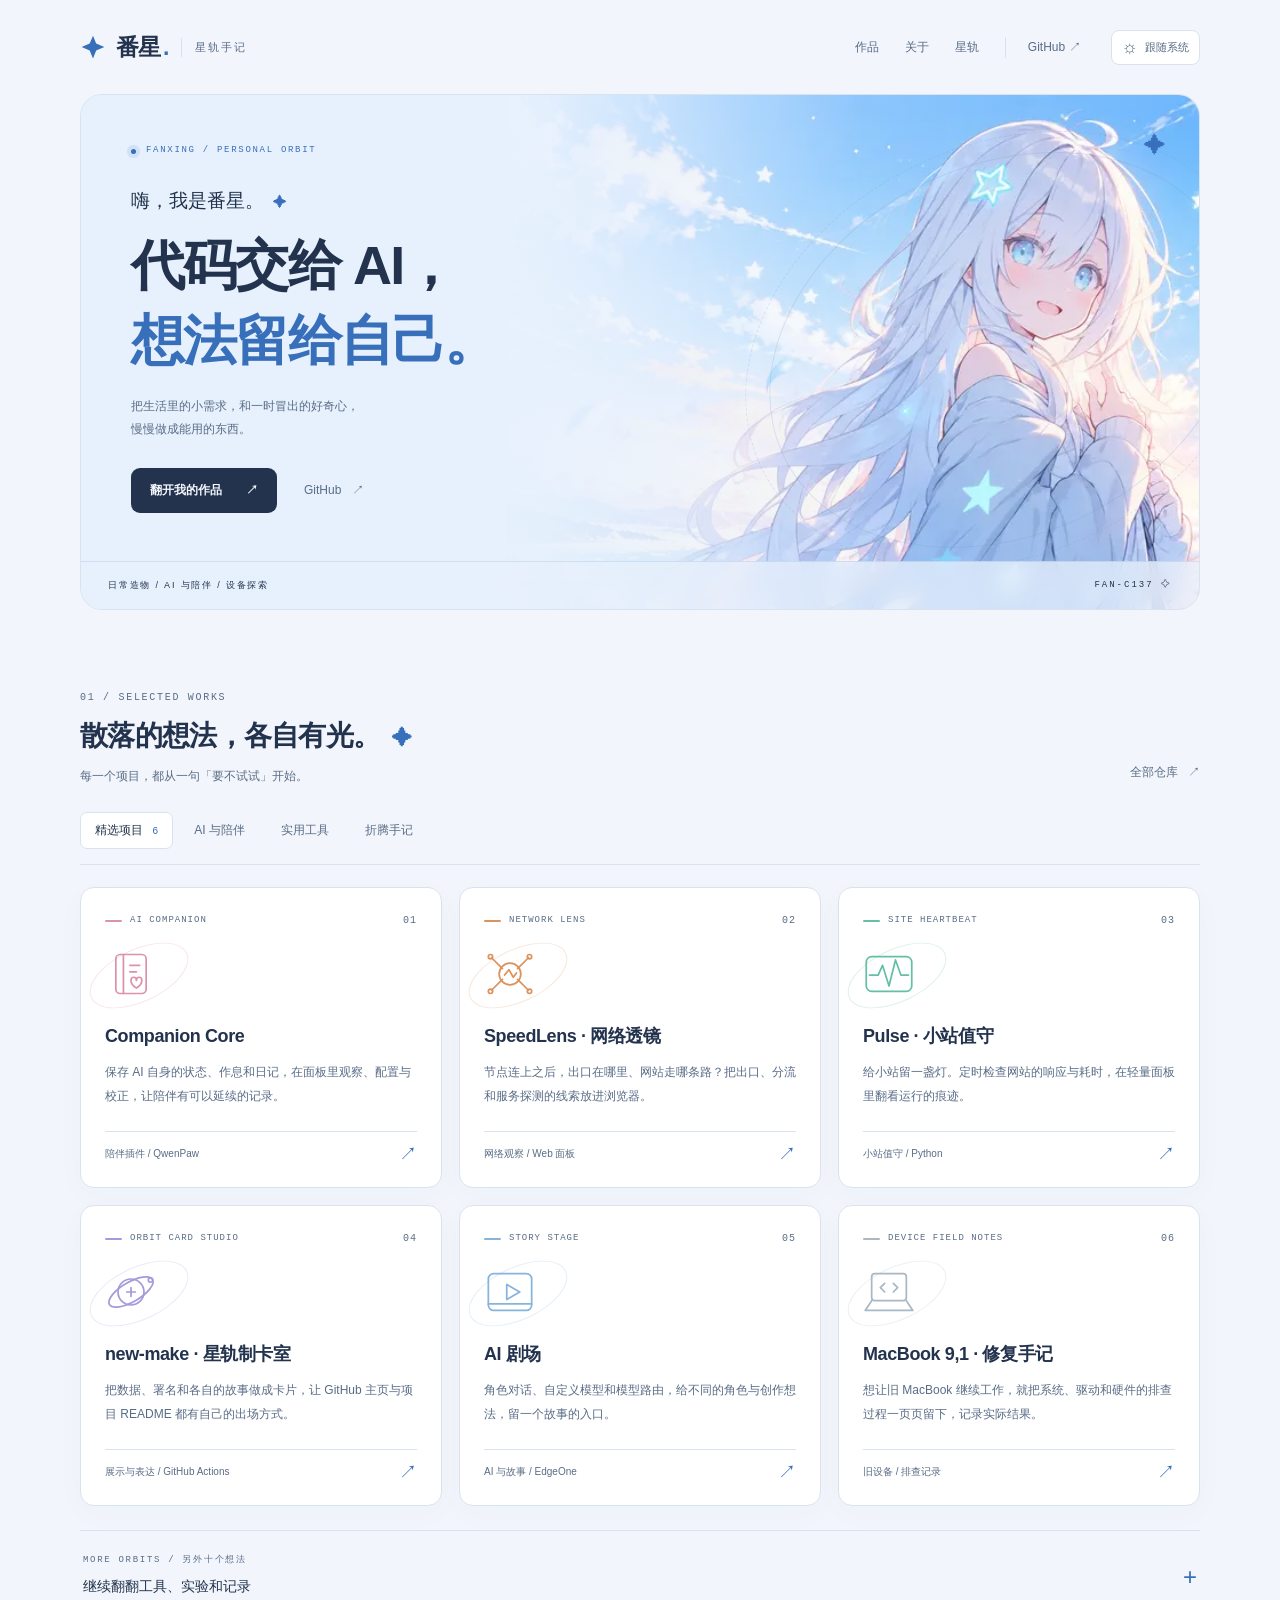
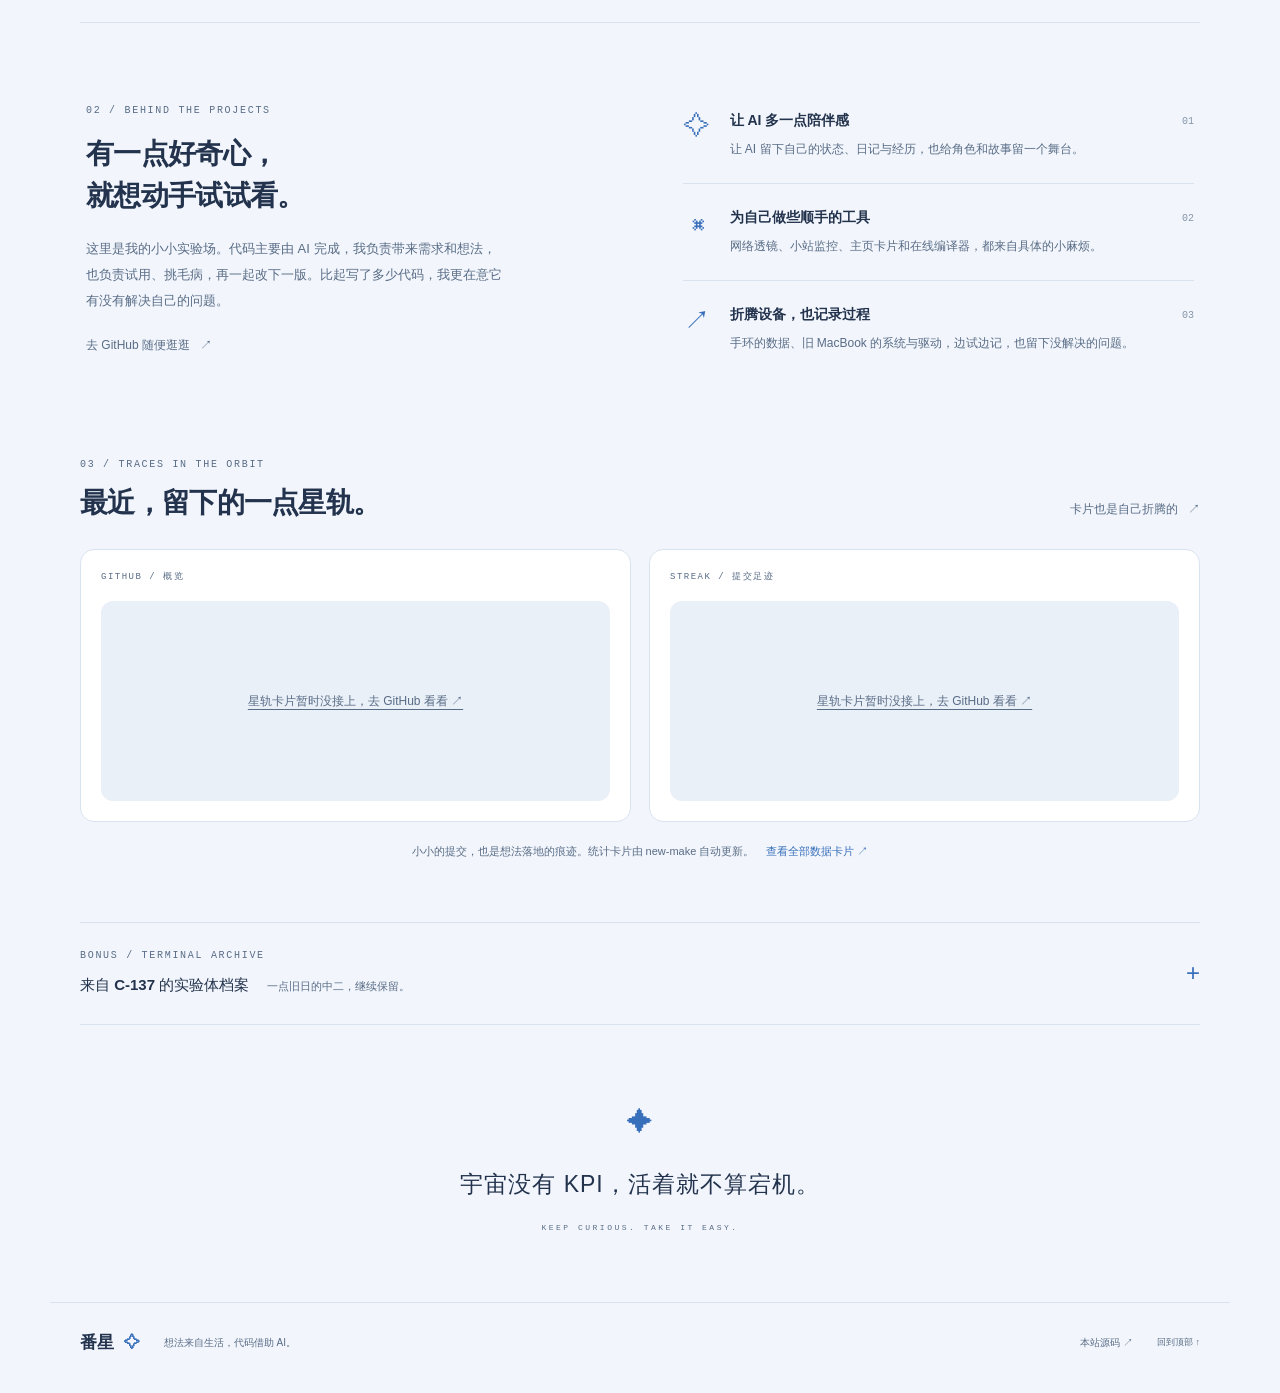
==== commit 889e31d1: "Refresh personal site with Fanxing orbit identity and curated projects" ====
--- a/index.html
+++ b/index.html
@@ -3,15 +3,16 @@
 <head>
   <meta charset="utf-8">
   <meta name="viewport" content="width=device-width, initial-scale=1">
+  <meta name="site-version" content="20261021-orbit">
   <meta name="color-scheme" content="light dark">
   <meta name="description" content="我是番星。代码主要由 AI 完成，想法来自日常：AI 陪伴、实用工具、设备折腾与一些有趣的小实验。">
-  <meta name="theme-color" content="#f5f7fc">
-  <meta property="og:title" content="番星 · 小小宇宙">
+  <meta name="theme-color" content="#f2f6fc">
+  <meta property="og:title" content="番星 · 星轨手记">
   <meta property="og:description" content="代码交给 AI，想法留给自己。记录我的项目、好奇心与折腾日常。">
   <meta property="og:type" content="website">
   <meta property="og:url" content="https://fanxing724.github.io/">
   <meta property="og:image" content="https://fanxing724.github.io/assets/orbit-light.webp">
-  <title>番星 · 小小宇宙</title>
+  <title>番星 · 星轨手记</title>
   <link rel="icon" href="assets/star.svg" type="image/svg+xml">
   <script>
     (() => {
@@ -22,14 +23,14 @@
       document.documentElement.dataset.theme = preference === 'system' ? (matchMedia('(prefers-color-scheme: dark)').matches ? 'dark' : 'light') : preference;
     })();
   </script>
-  <link rel="stylesheet" href="style.css">
-  <script src="app.js" defer></script>
+  <link rel="stylesheet" href="style.css?v=20261021-orbit">
+  <script src="app.js?v=20261021-orbit" defer></script>
 </head>
 <body>
   <a class="skip-link" href="#main">跳到正文</a>
   <header class="site-header">
-    <a class="brand" href="#" aria-label="番星，返回顶部"><svg viewBox="0 0 32 32" aria-hidden="true"><path d="m16 2 3.9 9.6L30 16l-10.1 4.4L16 30l-4.1-9.6L2 16l9.9-4.4Z"/></svg><span>番星<span class="brand-dot">.</span></span></a>
-    <nav aria-label="主导航"><a href="#about">关于</a><a href="#projects">项目</a><a href="#activity">星轨</a><a class="nav-github" href="https://github.com/fanxing724" target="_blank" rel="noopener noreferrer">GitHub <span aria-hidden="true">↗</span></a></nav>
+    <a class="brand" href="#" aria-label="番星，返回顶部"><svg viewBox="0 0 32 32" aria-hidden="true"><path d="m16 2 3.9 9.6L30 16l-10.1 4.4L16 30l-4.1-9.6L2 16l9.9-4.4Z"/></svg><span>番星<span class="brand-dot">.</span></span><span class="brand-caption">星轨手记</span></a>
+    <nav aria-label="主导航"><a href="#projects">作品</a><a href="#about">关于</a><a href="#activity">星轨</a><a class="nav-github" href="https://github.com/fanxing724" target="_blank" rel="noopener noreferrer">GitHub <span aria-hidden="true">↗</span></a></nav>
     <button class="theme-toggle" type="button" aria-label="切换颜色主题" title="切换颜色主题" hidden><span class="theme-icon" aria-hidden="true">◐</span><span id="theme-label">跟随系统</span></button>
   </header>
 
@@ -39,51 +40,96 @@
         <source data-light media="(prefers-color-scheme: light)" srcset="assets/orbit-light.webp">
         <img src="assets/orbit-dark.webp" alt="" width="600" height="337" fetchpriority="high">
       </picture>
-      <div class="hero-shade"></div><div class="orbit orbit-one" aria-hidden="true"></div><div class="orbit orbit-two" aria-hidden="true"></div>
+      <div class="hero-shade"></div>
+      <div class="orbit orbit-one" aria-hidden="true"></div><div class="orbit orbit-two" aria-hidden="true"></div>
       <div class="hero-content">
-        <div class="eyebrow"><span class="status-dot"></span> WELCOME TO MY LITTLE UNIVERSE</div>
-        <h1 id="hero-title">嗨，我是<span>番星</span><i>✦</i></h1>
-        <p class="hero-heading">代码交给 AI，<br>想法留给自己。</p>
-        <p class="hero-description">一点好奇心，一些小需求，<br>和 AI 一起，把「要不试试」变成能用的东西。</p>
-        <div class="hero-actions"><a class="button button-primary" href="#projects">看看我的折腾 <span aria-hidden="true">↗</span></a><a class="text-link" href="https://github.com/fanxing724" target="_blank" rel="noopener noreferrer">认识一下 <span aria-hidden="true">↗</span></a></div>
+        <p class="eyebrow"><span class="status-dot"></span> FANXING / PERSONAL ORBIT</p>
+        <p class="hero-greeting">嗨，我是番星。<span aria-hidden="true">✦</span></p>
+        <h1 id="hero-title">代码交给 AI，<br><span>想法留给自己。</span></h1>
+        <p class="hero-description">把生活里的小需求，和一时冒出的好奇心，<br>慢慢做成能用的东西。</p>
+        <div class="hero-actions"><a class="button button-primary" href="#projects">翻开我的作品 <span aria-hidden="true">↗</span></a><a class="text-link" href="https://github.com/fanxing724" target="_blank" rel="noopener noreferrer">GitHub <span aria-hidden="true">↗</span></a></div>
       </div>
-      <div class="hero-bottom"><span>PERSONAL ORBIT / C-137</span><span>保持好奇，偶尔摸鱼 <span aria-hidden="true">✧</span></span></div>
+      <div class="hero-bottom"><span>日常造物 / AI 与陪伴 / 设备探索</span><span>FAN-C137 <span aria-hidden="true">✧</span></span></div>
       <span class="hero-spark" aria-hidden="true">✦</span>
     </section>
 
-    <section class="about section" id="about" aria-labelledby="about-title">
-      <div class="about-intro"><p class="eyebrow">01 / A LITTLE ABOUT ME</p><h2 id="about-title">有一点好奇心，<br>就想动手试试看。</h2><p>这里是我的小小实验场。代码主要由 AI 完成，我把生活里的需求和突发奇想带进来，一边试，一边改，慢慢把它们变成自己的工具。</p><a class="text-link" href="https://github.com/fanxing724?tab=repositories" target="_blank" rel="noopener noreferrer">去 GitHub 随便逛逛 <span aria-hidden="true">↗</span></a></div>
-      <div class="interests">
-        <div class="interest"><span class="interest-icon" aria-hidden="true">✧</span><div><h3>让 AI 多一点陪伴感</h3><p>从角色对话到日程、便签和纪念日，让交互不止于一问一答。</p></div><span class="interest-number">01</span></div>
-        <div class="interest"><span class="interest-icon" aria-hidden="true">⌘</span><div><h3>为自己做些顺手的工具</h3><p>网站保活、主页卡片、在线编译器，解决一点具体的小麻烦。</p></div><span class="interest-number">02</span></div>
-        <div class="interest"><span class="interest-icon" aria-hidden="true">↗</span><div><h3>折腾设备，也记录过程</h3><p>手机里的 Codex、手环的数据、旧 MacBook 的修复，遇到问题就试着研究。</p></div><span class="interest-number">03</span></div>
+
+
+    <section class="section projects-section" id="projects" aria-labelledby="projects-title">
+      <div class="section-heading"><div><p class="eyebrow">01 / SELECTED WORKS</p><h2 id="projects-title">散落的想法，各自有光。<span class="small-star" aria-hidden="true">✦</span></h2><p class="section-description">每一个项目，都从一句「要不试试」开始。</p></div><a class="text-link" href="https://github.com/fanxing724?tab=repositories" target="_blank" rel="noopener noreferrer">全部仓库 <span aria-hidden="true">↗</span></a></div>
+      <div class="filter-bar" role="group" aria-label="按方向筛选精选项目" hidden><button type="button" data-filter="all" aria-pressed="true">精选项目 <span>6</span></button><button type="button" data-filter="ai" aria-pressed="false">AI 与陪伴</button><button type="button" data-filter="tools" aria-pressed="false">实用工具</button><button type="button" data-filter="explore" aria-pressed="false">折腾手记</button></div>
+      <p id="filter-status" class="sr-only" role="status" aria-live="polite"></p>
+      <div class="project-grid">
+        <a class="project-card" data-category="ai" style="--project-accent:#d993ad" href="https://github.com/fanxing724/qwenpaw-companion-core" target="_blank" rel="noopener noreferrer">
+          <div class="project-top"><span class="project-kind">AI COMPANION</span><span class="project-number">01</span></div>
+          <div class="project-symbol"><svg viewBox="0 0 48 48" fill="none" stroke="currentColor" stroke-width="1.6" stroke-linecap="round" stroke-linejoin="round" aria-hidden="true"><rect x="10" y="6" width="28" height="36" rx="4"/><path d="M17 6v36m6-26h9m-9 6h6m-5 8c0-4 5-4 5 0 0-4 5-4 5 0s-5 7-5 7-5-3-5-7Z"/></svg><span class="symbol-orbit" aria-hidden="true"></span></div>
+          <h3>Companion Core</h3><p>保存 AI 自身的状态、作息和日记，在面板里观察、配置与校正，让陪伴有可以延续的记录。</p>
+          <div class="project-footer"><span>陪伴插件 / QwenPaw</span><span aria-hidden="true">↗</span></div>
+        </a>
+        <a class="project-card" data-category="tools" style="--project-accent:#db925c" href="https://github.com/fanxing724/speedlens" target="_blank" rel="noopener noreferrer">
+          <div class="project-top"><span class="project-kind">NETWORK LENS</span><span class="project-number">02</span></div>
+          <div class="project-symbol"><svg viewBox="0 0 48 48" fill="none" stroke="currentColor" stroke-width="1.6" stroke-linecap="round" stroke-linejoin="round" aria-hidden="true"><circle cx="24" cy="24" r="10"/><path d="m7 9 10 10M41 9 31 19M7 39l10-10m24 10L31 29m-12-4 4-5 4 7 3-4"/><circle cx="6" cy="8" r="2"/><circle cx="42" cy="8" r="2"/><circle cx="6" cy="40" r="2"/><circle cx="42" cy="40" r="2"/></svg><span class="symbol-orbit" aria-hidden="true"></span></div>
+          <h3>SpeedLens · 网络透镜</h3><p>节点连上之后，出口在哪里、网站走哪条路？把出口、分流和服务探测的线索放进浏览器。</p>
+          <div class="project-footer"><span>网络观察 / Web 面板</span><span aria-hidden="true">↗</span></div>
+        </a>
+        <a class="project-card" data-category="tools" style="--project-accent:#65bfa6" href="https://github.com/fanxing724/pulse" target="_blank" rel="noopener noreferrer">
+          <div class="project-top"><span class="project-kind">SITE HEARTBEAT</span><span class="project-number">03</span></div>
+          <div class="project-symbol"><svg viewBox="0 0 48 48" fill="none" stroke="currentColor" stroke-width="1.6" stroke-linecap="round" stroke-linejoin="round" aria-hidden="true"><rect x="3" y="8" width="42" height="32" rx="5"/><path d="M6 25h8l4-9 6 19 6-24 5 14h7"/></svg><span class="symbol-orbit" aria-hidden="true"></span></div>
+          <h3>Pulse · 小站值守</h3><p>给小站留一盏灯。定时检查网站的响应与耗时，在轻量面板里翻看运行的痕迹。</p>
+          <div class="project-footer"><span>小站值守 / Python</span><span aria-hidden="true">↗</span></div>
+        </a>
+        <a class="project-card" data-category="tools" style="--project-accent:#a49bdb" href="https://github.com/fanxing724/new-make" target="_blank" rel="noopener noreferrer">
+          <div class="project-top"><span class="project-kind">ORBIT CARD STUDIO</span><span class="project-number">04</span></div>
+          <div class="project-symbol"><svg viewBox="0 0 48 48" fill="none" stroke="currentColor" stroke-width="1.6" stroke-linecap="round" stroke-linejoin="round" aria-hidden="true"><circle cx="24" cy="24" r="12"/><ellipse cx="24" cy="24" rx="23" ry="9" transform="rotate(-30 24 24)"/><path d="M20 24h8m-4-4v8"/><circle cx="42" cy="13" r="2"/></svg><span class="symbol-orbit" aria-hidden="true"></span></div>
+          <h3>new-make · 星轨制卡室</h3><p>把数据、署名和各自的故事做成卡片，让 GitHub 主页与项目 README 都有自己的出场方式。</p>
+          <div class="project-footer"><span>展示与表达 / GitHub Actions</span><span aria-hidden="true">↗</span></div>
+        </a>
+        <a class="project-card" data-category="ai" style="--project-accent:#86b4dd" href="https://github.com/fanxing724/edgeone-aichat" target="_blank" rel="noopener noreferrer">
+          <div class="project-top"><span class="project-kind">STORY STAGE</span><span class="project-number">05</span></div>
+          <div class="project-symbol"><svg viewBox="0 0 48 48" fill="none" stroke="currentColor" stroke-width="1.6" stroke-linecap="round" stroke-linejoin="round" aria-hidden="true"><rect x="4" y="7" width="40" height="34" rx="5"/><path d="m21 17 12 7-12 7Zm-17 18h40"/></svg><span class="symbol-orbit" aria-hidden="true"></span></div>
+          <h3>AI 剧场</h3><p>角色对话、自定义模型和模型路由，给不同的角色与创作想法，留一个故事的入口。</p>
+          <div class="project-footer"><span>AI 与故事 / EdgeOne</span><span aria-hidden="true">↗</span></div>
+        </a>
+        <a class="project-card" data-category="explore" style="--project-accent:#a8b9c5" href="https://github.com/fanxing724/macbook9.1" target="_blank" rel="noopener noreferrer">
+          <div class="project-top"><span class="project-kind">DEVICE FIELD NOTES</span><span class="project-number">06</span></div>
+          <div class="project-symbol"><svg viewBox="0 0 48 48" fill="none" stroke="currentColor" stroke-width="1.6" stroke-linecap="round" stroke-linejoin="round" aria-hidden="true"><rect x="8" y="7" width="32" height="25" rx="3"/><path d="M8 32 2 41h44l-6-9M20 16l-4 4 4 4m8-8 4 4-4 4"/></svg><span class="symbol-orbit" aria-hidden="true"></span></div>
+          <h3>MacBook 9,1 · 修复手记</h3><p>想让旧 MacBook 继续工作，就把系统、驱动和硬件的排查过程一页页留下，记录实际结果。</p>
+          <div class="project-footer"><span>旧设备 / 排查记录</span><span aria-hidden="true">↗</span></div>
+        </a>
       </div>
+      <details class="project-directory"><summary><span><span class="eyebrow">MORE ORBITS / 另外十个想法</span><span class="directory-title">继续翻翻工具、实验和记录</span></span><span class="archive-indicator" aria-hidden="true">+</span></summary>
+        <div class="directory-grid">
+          <a href="https://github.com/fanxing724/qwenpaw-backup-core" target="_blank" rel="noopener noreferrer"><span class="directory-name">Backup Core<small>给配置与记录留一份回程</small></span><span class="directory-tag">AI 配套 <span aria-hidden="true">↗</span></span></a>
+          <a href="https://github.com/fanxing724/qwenpaw-plugin-dev" target="_blank" rel="noopener noreferrer"><span class="directory-name">Plugin Dev<small>来自技能市场的开发手册与事实修正</small></span><span class="directory-tag">AI 配套 <span aria-hidden="true">↗</span></span></a>
+          <a href="https://github.com/fanxing724/qwenpaw-studio-core" target="_blank" rel="noopener noreferrer"><span class="directory-name">Studio Core<small>图像与视频创作控制台的设计探索</small></span><span class="directory-tag">设计阶段 <span aria-hidden="true">↗</span></span></a>
+          <a href="https://github.com/fanxing724/LikeGirl-edgeone" target="_blank" rel="noopener noreferrer"><span class="directory-name">LikeGirl EdgeOne<small>情侣纪念小站的 EdgeOne 适配</small></span><span class="directory-tag">生活记录 <span aria-hidden="true">↗</span></span></a>
+          <a href="https://github.com/fanxing724/c-online-compiler" target="_blank" rel="noopener noreferrer"><span class="directory-name">番星 C 语言编辑器<small>浏览器里的 C 语言练习本</small></span><span class="directory-tag">实用工具 <span aria-hidden="true">↗</span></span></a>
+          <a href="https://github.com/fanxing724/java-online-compiler" target="_blank" rel="noopener noreferrer"><span class="directory-name">番星 Java 在线编译器<small>给灵光一现留一个 main 方法</small></span><span class="directory-tag">实用工具 <span aria-hidden="true">↗</span></span></a>
+          <a href="https://github.com/fanxing724/cf-api-switch" target="_blank" rel="noopener noreferrer"><span class="directory-name">API Switch<small>Responses 协议转换探索</small></span><span class="directory-tag">接口适配 <span aria-hidden="true">↗</span></span></a>
+          <a href="https://github.com/fanxing724/cloudflare-open" target="_blank" rel="noopener noreferrer"><span class="directory-name">Cloudflare Open<small>边缘模型接口的接入实验</small></span><span class="directory-tag">接口探索 <span aria-hidden="true">↗</span></span></a>
+          <a href="https://github.com/fanxing724/yyb-auto-jump" target="_blank" rel="noopener noreferrer"><span class="directory-name">应用宝自动跳转<small>把重复的一步交给浏览器</small></span><span class="directory-tag">浏览器脚本 <span aria-hidden="true">↗</span></span></a>
+          <a href="https://github.com/fanxing724/honor-band-9" target="_blank" rel="noopener noreferrer"><span class="directory-name">荣耀手环 9 探索<small>关于设备与数据的好奇心</small></span><span class="directory-tag">探索中 <span aria-hidden="true">↗</span></span></a>
+        </div>
+        <p class="directory-note">有些来自自己的需求，有些是基于原项目的适配与修正。来源、进度和使用方法，都留在各自的仓库里。</p>
+      </details>
     </section>
 
-    <section class="section projects-section" id="projects" aria-labelledby="projects-title">
-      <div class="section-heading"><div><p class="eyebrow">02 / THINGS I'VE BEEN MAKING</p><h2 id="projects-title">把想法，放进现实里<span class="small-star" aria-hidden="true">✦</span></h2></div><a class="text-link" href="https://github.com/fanxing724?tab=repositories" target="_blank" rel="noopener noreferrer">全部仓库 <span aria-hidden="true">↗</span></a></div>
-      <div class="filter-bar" role="group" aria-label="按方向筛选项目" hidden><button type="button" data-filter="all" aria-pressed="true">全部项目 <span>8</span></button><button type="button" data-filter="ai" aria-pressed="false">AI 与陪伴</button><button type="button" data-filter="tools" aria-pressed="false">实用工具</button><button type="button" data-filter="explore" aria-pressed="false">折腾手记</button></div>
-      <p id="filter-status" class="sr-only" role="status" aria-live="polite"></p>
-      <div class="project-grid">
-        <a class="project-card" data-category="ai" href="https://github.com/fanxing724/qwenpaw-companion-core" target="_blank" rel="noopener noreferrer"><div class="project-top"><span class="project-icon lavender" aria-hidden="true">♡</span><span class="project-kind">AI COMPANION</span><span class="project-arrow" aria-hidden="true">↗</span></div><h3>Companion Core</h3><p>给 QwenPaw 做的陪伴系统。把状态、梦境、日程和重要日期放进一个小小仪表盘。</p><div class="project-footer"><span>陪伴插件 · 平台适配</span><span>QwenPaw</span></div></a>
-        <a class="project-card" data-category="ai" href="https://github.com/fanxing724/edgeone-aichat" target="_blank" rel="noopener noreferrer"><div class="project-top"><span class="project-icon pink" aria-hidden="true">✧</span><span class="project-kind">AI ROLEPLAY</span><span class="project-arrow" aria-hidden="true">↗</span></div><h3>AI 剧场</h3><p>角色卡、世界书和流式对话，搭一个属于自己的 AI 小剧场，让故事继续发生。</p><div class="project-footer"><span>角色互动 · Web 应用</span><span>EdgeOne</span></div></a>
-        <a class="project-card" data-category="tools" href="https://github.com/fanxing724/pulse" target="_blank" rel="noopener noreferrer"><div class="project-top"><span class="project-icon mint" aria-hidden="true">⌁</span><span class="project-kind">WEBSITE MONITOR</span><span class="project-arrow" aria-hidden="true">↗</span></div><h3>Pulse</h3><p>给小服务器用的轻量保活面板。看看网站还在不在线，也留下一点运行的痕迹。</p><div class="project-footer"><span>网站保活 · 可用性监控</span><span>Python</span></div></a>
-        <a class="project-card" data-category="tools" href="https://github.com/fanxing724/new-make" target="_blank" rel="noopener noreferrer"><div class="project-top"><span class="project-icon blue" aria-hidden="true">▦</span><span class="project-kind">GITHUB CARDS</span><span class="project-arrow" aria-hidden="true">↗</span></div><h3>new-make</h3><p>为 GitHub 主页生成插画数据卡片。让统计自动更新，也让主页多一点自己的样子。</p><div class="project-footer"><span>数据卡片 · 自动化</span><span>GitHub Actions</span></div></a>
-        <a class="project-card" data-category="tools" href="https://github.com/fanxing724/LikeGirl-edgeone" target="_blank" rel="noopener noreferrer"><div class="project-top"><span class="project-icon peach" aria-hidden="true">❀</span><span class="project-kind">LITTLE MEMORIES</span><span class="project-arrow" aria-hidden="true">↗</span></div><h3>LikeGirl EdgeOne</h3><p>把 LikeGirl 情侣纪念小站适配到 EdgeOne，给相册、愿望和共同的日子找一个家。</p><div class="project-footer"><span>纪念小站 · 平台适配</span><span>EdgeOne</span></div></a>
-        <a class="project-card" data-category="tools" href="https://github.com/fanxing724/c-online-compiler" target="_blank" rel="noopener noreferrer"><div class="project-top"><span class="project-icon lavender" aria-hidden="true">&lt;/&gt;</span><span class="project-kind">ONLINE WORKSPACE</span><span class="project-arrow" aria-hidden="true">↗</span></div><h3>番星 C 语言编辑器</h3><p>打开浏览器就能写一点 C。用 CodeMirror 编辑，通过 Judge0 编译和运行。</p><div class="project-footer"><span>在线编辑 · 编译运行</span><span>C / Judge0</span></div></a>
-        <a class="project-card" data-category="explore" href="https://github.com/fanxing724/codex-termux" target="_blank" rel="noopener noreferrer"><div class="project-top"><span class="project-icon blue" aria-hidden="true">&gt;_</span><span class="project-kind">POCKET TOOLBOX</span><span class="project-arrow" aria-hidden="true">↗</span></div><h3>Codex Termux</h3><p>想在手机上也用上 Codex，于是折腾了 Termux 的环境修补和 API 配置工具。</p><div class="project-footer"><span>移动工具 · 环境适配</span><span>Android / Shell</span></div></a>
-        <a class="project-card" data-category="explore" href="https://github.com/fanxing724/honor-band-9" target="_blank" rel="noopener noreferrer"><div class="project-top"><span class="project-icon mint" aria-hidden="true">◎</span><span class="project-kind">DEVICE EXPLORATION</span><span class="project-arrow" aria-hidden="true">↗</span></div><h3>荣耀手环 9 探索</h3><p>想读到自己手环里的数据。记录蓝牙协议分析和测试工具，研究还在路上。</p><div class="project-footer"><span>协议研究 · 探索中</span><span>BLE / Android</span></div></a>
+    <section class="about section" id="about" aria-labelledby="about-title">
+      <div class="about-intro"><p class="eyebrow">02 / BEHIND THE PROJECTS</p><h2 id="about-title">有一点好奇心，<br>就想动手试试看。</h2><p>这里是我的小小实验场。代码主要由 AI 完成，我负责带来需求和想法，也负责试用、挑毛病，再一起改下一版。比起写了多少代码，我更在意它有没有解决自己的问题。</p><a class="text-link" href="https://github.com/fanxing724?tab=repositories" target="_blank" rel="noopener noreferrer">去 GitHub 随便逛逛 <span aria-hidden="true">↗</span></a></div>
+      <div class="interests">
+        <div class="interest"><span class="interest-icon" aria-hidden="true">✧</span><div><h3>让 AI 多一点陪伴感</h3><p>让 AI 留下自己的状态、日记与经历，也给角色和故事留一个舞台。</p></div><span class="interest-number">01</span></div>
+        <div class="interest"><span class="interest-icon" aria-hidden="true">⌘</span><div><h3>为自己做些顺手的工具</h3><p>网络透镜、小站监控、主页卡片和在线编译器，都来自具体的小麻烦。</p></div><span class="interest-number">02</span></div>
+        <div class="interest"><span class="interest-icon" aria-hidden="true">↗</span><div><h3>折腾设备，也记录过程</h3><p>手环的数据、旧 MacBook 的系统与驱动，边试边记，也留下没解决的问题。</p></div><span class="interest-number">03</span></div>
       </div>
-      <a class="notebook-link" href="https://github.com/fanxing724/macbook9.1" target="_blank" rel="noopener noreferrer"><span><span aria-hidden="true">↳</span> 还有一本折腾手记</span><span>MacBook9,1 × Ubuntu：声音与蓝牙的修复记录 <span aria-hidden="true">↗</span></span></a>
     </section>
 
     <section class="section activity-section" id="activity" aria-labelledby="activity-title">
       <div class="section-heading"><div><p class="eyebrow">03 / TRACES IN THE ORBIT</p><h2 id="activity-title">最近，留下的一点星轨。</h2></div><a class="text-link" href="https://github.com/fanxing724/new-make" target="_blank" rel="noopener noreferrer">卡片也是自己折腾的 <span aria-hidden="true">↗</span></a></div>
       <div class="activity-grid">
         <div class="data-panel"><span class="panel-caption">GITHUB / 概览</span><picture class="theme-picture"><source data-light media="(prefers-color-scheme: light)" srcset="https://fanxing724.github.io/new-make/fanxing724/stats.light.svg"><img src="https://fanxing724.github.io/new-make/fanxing724/stats.svg" alt="番星的 GitHub 统计：仓库、Star 和近 90 天提交" loading="lazy" width="450" height="210"></picture></div>
-        <div class="data-panel"><span class="panel-caption">ACTIVITY / 最近动态</span><picture class="theme-picture"><source data-light media="(prefers-color-scheme: light)" srcset="https://fanxing724.github.io/new-make/fanxing724/activity.light.svg"><img src="https://fanxing724.github.io/new-make/fanxing724/activity.svg" alt="番星最近的 GitHub 公开活动" loading="lazy" width="400" height="226"></picture></div>
+        <div class="data-panel"><span class="panel-caption">STREAK / 提交足迹</span><picture class="theme-picture"><source data-light media="(prefers-color-scheme: light)" srcset="https://fanxing724.github.io/new-make/fanxing724/streak.light.svg"><img src="https://fanxing724.github.io/new-make/fanxing724/streak.svg" alt="番星的 GitHub 提交足迹" loading="lazy" width="400" height="247"></picture></div>
       </div>
-      <p class="activity-note">小小的提交，也是想法落地的痕迹。<a href="https://fanxing724.github.io/new-make/" target="_blank" rel="noopener noreferrer">查看全部数据卡片 ↗</a></p>
+      <p class="activity-note">小小的提交，也是想法落地的痕迹。统计卡片由 new-make 自动更新。<a href="https://fanxing724.github.io/new-make/" target="_blank" rel="noopener noreferrer">查看全部数据卡片 ↗</a></p>
     </section>
 
     <section class="section archive-section" aria-labelledby="archive-title">
--- a/style.css
+++ b/style.css
@@ -1,9 +1,280 @@
-:root{color-scheme:light;--bg:#f6f8fc;--surface:#fff;--surface-soft:#eff3fa;--ink:#23334d;--muted:#65758c;--line:#dfe6ef;--accent:#386fba;--accent-soft:#eaf1fc;--hero-base:#e7f1fd;--hero-fade:linear-gradient(90deg,#e7f1fd 0%,#e7f1fd 29%,rgba(231,241,253,.93) 39%,rgba(231,241,253,.35) 62%,rgba(231,241,253,0) 100%);--hero-line:rgba(73,128,191,.17);--shadow:0 8px 30px rgba(38,66,108,.045);--focus:#176cca;--lavender:#f1ebff;--pink:#ffedf2;--mint:#e8f6f1;--blue:#eaf1ff;--peach:#fff0e7}
-:root[data-theme=dark]{color-scheme:dark;--bg:#0c1425;--surface:#111e33;--surface-soft:#14223a;--ink:#e2ebf9;--muted:#9aaac1;--line:#26364e;--accent:#9bc9ff;--accent-soft:#1b3251;--hero-base:#11213c;--hero-fade:linear-gradient(90deg,#11213c 0%,#11213c 24%,rgba(17,33,60,.94) 37%,rgba(17,33,60,.25) 65%,rgba(17,33,60,.05) 100%);--hero-line:rgba(157,207,255,.16);--shadow:none;--focus:#9bc9ff;--lavender:#2c284a;--pink:#40283c;--mint:#1c3839;--blue:#213655;--peach:#3d3030}
-@media(prefers-color-scheme:dark){:root:not([data-theme]){color-scheme:dark;--bg:#0c1425;--surface:#111e33;--surface-soft:#14223a;--ink:#e2ebf9;--muted:#9aaac1;--line:#26364e;--accent:#9bc9ff;--accent-soft:#1b3251;--hero-base:#11213c;--hero-fade:linear-gradient(90deg,#11213c 0%,#11213c 24%,rgba(17,33,60,.94) 37%,rgba(17,33,60,.25) 65%,rgba(17,33,60,.05) 100%);--hero-line:rgba(157,207,255,.16);--shadow:none;--focus:#9bc9ff;--lavender:#2c284a;--pink:#40283c;--mint:#1c3839;--blue:#213655;--peach:#3d3030}}
-*{box-sizing:border-box}html{scroll-behavior:smooth;scroll-padding-top:36px}body{margin:0;background:var(--bg);color:var(--ink);font-family:Inter,-apple-system,BlinkMacSystemFont,"Segoe UI","Noto Sans CJK SC","PingFang SC","Microsoft YaHei",sans-serif;font-size:15px;line-height:1.75;-webkit-font-smoothing:antialiased}a{color:inherit;text-decoration:none}button{font:inherit}button,a,summary{-webkit-tap-highlight-color:transparent}button{cursor:pointer}a:focus-visible,button:focus-visible,summary:focus-visible{outline:3px solid var(--focus);outline-offset:5px;border-radius:5px}::selection{background:var(--accent);color:var(--bg)}[hidden]{display:none!important}h1,h2,h3,p{margin:0}img{max-width:100%;display:block}button{color:inherit}.shell{max-width:1180px;margin-inline:auto;padding-inline:30px}.site-header{max-width:1180px;margin:auto;padding:27px 30px;display:flex;align-items:center;gap:36px}.brand{display:flex;align-items:center;gap:10px;font-size:24px;letter-spacing:-1px;font-weight:750}.brand svg{width:26px;height:26px;fill:var(--accent)}.brand-dot{color:var(--accent);margin-left:3px}.site-header nav{margin-left:auto;display:flex;gap:29px;align-items:center;font-size:13px;color:var(--muted)}.site-header nav a:hover,.text-link:hover,.site-footer a:hover{color:var(--accent)}.nav-github{padding-left:24px;border-left:1px solid var(--line)}.theme-toggle{display:flex;align-items:center;gap:7px;border:1px solid var(--line);border-radius:9px;padding:7px 10px;background:var(--surface);font-size:11px;color:var(--muted)}.theme-toggle:hover{border-color:var(--accent)}.theme-icon{font-size:17px;line-height:1}.skip-link{position:fixed;top:10px;left:15px;transform:translateY(-200%);background:var(--surface);padding:10px 20px;z-index:20}.skip-link:focus{transform:none}.hero{isolation:isolate;min-height:540px;position:relative;background:var(--hero-base);border:1px solid var(--line);border-radius:22px;overflow:hidden}.hero-art{position:absolute;inset:0 0 0 33%;z-index:-3}.hero-art img{height:100%;width:100%;object-fit:cover;object-position:68% 43%}.hero-shade{position:absolute;inset:0;z-index:-2;background:var(--hero-fade)}.hero-content{position:relative;padding:57px 52px 80px;max-width:660px}.eyebrow{font-family:"SFMono-Regular",Consolas,"Liberation Mono",monospace;font-size:10px;font-weight:500;line-height:1.5;letter-spacing:1.8px;color:var(--muted)}.hero .eyebrow{color:var(--accent);display:flex;align-items:center;gap:9px;font-size:9px;letter-spacing:1.6px}.status-dot{width:6px;height:6px;border-radius:50%;background:var(--accent);box-shadow:0 0 0 4px color-mix(in srgb,var(--accent) 12%,transparent)}.hero h1{margin-top:27px;font-size:19px;font-weight:500;letter-spacing:.7px}.hero h1 span{font-weight:750;margin-left:5px}.hero h1 i{display:inline-block;font-style:normal;font-size:14px;color:var(--accent);margin-left:9px}.hero-heading{margin-top:12px;font-size:clamp(36px,4.3vw,55px);font-weight:750;line-height:1.36;letter-spacing:-2px}.hero-description{margin-top:18px;font-size:13px;line-height:1.95;color:var(--muted)}.hero-actions{display:flex;align-items:center;gap:25px;margin-top:27px}.button{display:inline-flex;align-items:center;justify-content:center;gap:24px;padding:12px 19px;border-radius:9px;font-size:12px;font-weight:600;transition:transform .2s,background .2s}.button-primary{color:var(--bg);background:var(--ink)}.button:hover{transform:translateY(-2px);background:var(--accent)}.text-link{font-size:12px;color:var(--muted);white-space:nowrap;transition:color .2s}.text-link span{margin-left:7px}.hero-bottom{position:absolute;bottom:0;left:0;right:0;padding:15px 25px;border-top:1px solid var(--hero-line);display:flex;justify-content:space-between;gap:10px;font-size:9px;letter-spacing:1.3px;color:var(--ink);background:color-mix(in srgb,var(--hero-base) 65%,transparent);backdrop-filter:blur(10px)}.hero-bottom span:last-child{letter-spacing:2px}.hero-spark{position:absolute;top:34px;right:34px;color:var(--ink);font-size:18px;opacity:.7}.orbit{position:absolute;border:1px solid var(--hero-line);border-radius:50%;pointer-events:none;z-index:-1}.orbit-one{width:430px;height:430px;right:-48px;top:33px}.orbit-two{width:490px;height:490px;right:-78px;top:3px}.section{margin-top:87px}h2{font-size:28px;line-height:1.5;font-weight:700;letter-spacing:-.7px}.section-heading{display:flex;justify-content:space-between;align-items:flex-end;gap:24px;margin-bottom:28px}.section-heading .eyebrow{margin-bottom:10px}.section-heading>.text-link{margin-bottom:7px}.small-star{margin-left:12px;color:var(--accent);font-size:20px;vertical-align:middle}.about{display:grid;grid-template-columns:1fr 1fr;gap:90px;padding:0 14px}.about-intro h2{margin-top:14px}.about-intro>p:not(.eyebrow){margin-top:20px;font-size:13px;line-height:2;color:var(--muted);max-width:420px}.about-intro .text-link{display:inline-block;margin-top:22px}.interests{padding-top:8px}.interest{display:flex;gap:18px;padding:22px 0;border-bottom:1px solid var(--line);align-items:flex-start}.interest:first-child{padding-top:0}.interest:last-child{border-bottom:0}.interest-icon{color:var(--accent);font-size:26px;line-height:1.4;width:29px;flex-shrink:0;text-align:center}.interest h3{font-size:14px;font-weight:650}.interest p{font-size:12px;line-height:1.95;color:var(--muted);margin-top:6px}.interest-number{font-family:monospace;font-size:10px;color:var(--muted);opacity:.65;margin-left:auto;padding-top:5px}.filter-bar{display:flex;gap:6px;margin-bottom:24px;border-bottom:1px solid var(--line);padding-bottom:16px}.filter-bar button{border:1px solid transparent;background:transparent;border-radius:7px;font-size:12px;color:var(--muted);padding:7px 14px;transition:color .2s,background .2s}.filter-bar button[aria-pressed=true]{background:var(--surface);color:var(--ink);border-color:var(--line);box-shadow:var(--shadow)}.filter-bar button:hover{color:var(--accent)}.filter-bar button span{font-family:monospace;font-size:10px;margin-left:6px;color:var(--accent)}.project-grid{display:grid;grid-template-columns:repeat(3,minmax(0,1fr));gap:16px}.project-card{display:flex;flex-direction:column;min-width:0;padding:24px;background:var(--surface);border:1px solid var(--line);border-radius:13px;box-shadow:var(--shadow);transition:transform .2s,border-color .2s,box-shadow .2s}.project-card:hover{transform:translateY(-4px);border-color:var(--accent);box-shadow:0 12px 28px color-mix(in srgb,var(--accent) 9%,transparent)}.project-top{display:flex;align-items:center;gap:12px;margin-bottom:22px}.project-icon{height:38px;min-width:38px;border-radius:11px;display:grid;place-items:center;font-family:monospace;font-size:24px;color:var(--ink)}.lavender{background:var(--lavender)}.pink{background:var(--pink)}.mint{background:var(--mint)}.blue{background:var(--blue)}.peach{background:var(--peach)}.project-kind{font-family:monospace;font-size:8px;letter-spacing:1px;line-height:1.5;color:var(--muted)}.project-arrow{margin-left:auto;font-size:17px;color:var(--muted)}.project-card h3{font-size:17px;letter-spacing:-.3px}.project-card>p{font-size:12px;color:var(--muted);line-height:1.95;margin:11px 0 24px;flex:1}.project-footer{display:flex;justify-content:space-between;gap:6px;align-items:center;border-top:1px solid var(--line);padding-top:15px;font-size:9px;color:var(--muted)}.project-footer span:last-child{font-family:monospace;font-size:8px;color:var(--accent)}.notebook-link{display:flex;justify-content:space-between;gap:18px;margin-top:18px;border:1px dashed var(--line);border-radius:10px;padding:15px 22px;font-size:11px;color:var(--muted);transition:border-color .2s}.notebook-link>span:first-child{color:var(--ink)}.notebook-link:hover{border-color:var(--accent);color:var(--accent)}.activity-grid{display:grid;grid-template-columns:1fr 1fr;gap:18px}.data-panel{padding:20px;background:var(--surface);border:1px solid var(--line);border-radius:14px;min-width:0;align-self:start}.panel-caption{font-family:monospace;font-size:9px;letter-spacing:1.5px;color:var(--muted);display:block;margin-bottom:16px}.data-panel img{width:100%;height:auto;border-radius:12px}.activity-note{font-size:11px;color:var(--muted);margin-top:18px;text-align:center;line-height:2}.activity-note a{margin-left:12px;color:var(--accent)}.archive-section{margin-top:60px}details{border-top:1px solid var(--line);border-bottom:1px solid var(--line)}summary{display:flex;justify-content:space-between;gap:20px;align-items:center;padding:25px 0;cursor:pointer;list-style:none}summary::-webkit-details-marker{display:none}summary .eyebrow{display:block;margin-bottom:9px}.archive-title{display:block;font-size:15px;font-weight:550}.archive-hint{font-size:11px;color:var(--muted);font-weight:400;margin-left:14px}.archive-indicator{font-size:24px;font-weight:300;color:var(--accent);transition:transform .2s}details[open] .archive-indicator{transform:rotate(45deg)}.archive-content{border-top:1px solid var(--line);padding:30px 0;display:grid;grid-template-columns:1fr 1fr;gap:70px;font-family:Consolas,"Noto Sans CJK SC",monospace}.archive-content h3{font-size:10px;letter-spacing:1.5px;color:var(--accent);margin-bottom:19px}.parameters{margin:0}.parameters>div{display:flex;justify-content:space-between;gap:20px;border-bottom:1px dashed var(--line);padding:7px 0;font-size:10px}.parameters dt{color:var(--muted)}.parameters dd{margin:0;text-align:right}.anomaly-log{list-style:none;padding:0;margin:0}.anomaly-log li{margin-bottom:22px;border-left:1px solid var(--line);padding-left:15px}.anomaly-log span{font-size:9px;letter-spacing:1px;color:var(--accent)}.anomaly-log p{font-size:11px;margin-top:5px;color:var(--muted);line-height:1.9}.terminal-signature{font-size:10px;color:var(--accent);letter-spacing:1.5px}.closing{padding:75px 0 68px;text-align:center}.closing-star{display:block;font-size:26px;color:var(--accent);margin-bottom:19px}.closing>p{font-size:23px;font-weight:500;letter-spacing:1px}.closing .eyebrow{display:block;margin-top:18px;font-size:8px;letter-spacing:2.5px}.mobile-break{display:none}.site-footer{display:flex;align-items:center;gap:24px;border-top:1px solid var(--line);padding-block:25px 35px;font-size:10px;color:var(--muted)}.footer-name{font-size:17px;font-weight:650;color:var(--ink)}.footer-name span{color:var(--accent);font-size:16px;margin-left:5px}.site-footer>a:nth-last-child(2){margin-left:auto}.back-top{font-size:9px}.sr-only{position:absolute;width:1px;height:1px;padding:0;margin:-1px;overflow:hidden;clip:rect(0,0,0,0);white-space:nowrap;border:0}.image-error{display:grid;place-items:center;min-height:200px;background:var(--surface-soft);border-radius:12px;padding:24px;text-align:center;color:var(--muted);font-size:12px}.image-error a{text-decoration:underline;text-underline-offset:4px}
-@media(min-width:1000px){.project-card:nth-last-child(2),.project-card:last-child{grid-column:span 1}.project-grid{grid-template-columns:repeat(6,minmax(0,1fr))}.project-card{grid-column:span 2}.project-card:nth-last-child(2),.project-card:last-child{grid-column:span 3}.project-grid.is-filtered .project-card{grid-column:span 2}}
-@media(max-width:999px){.project-grid{grid-template-columns:repeat(2,minmax(0,1fr))}.about{gap:40px;padding:0}.hero-content{padding-left:35px}.hero-art{left:24%}.hero{min-height:520px}.hero-heading{font-size:46px}.site-header{gap:22px}.site-header nav{gap:20px}.nav-github{padding-left:18px}h2{font-size:25px}.section{margin-top:68px}.section-heading{gap:15px}.archive-content{gap:35px}.hero-bottom{font-size:8px}.hero-content{max-width:570px}}
-@media(max-width:640px){.shell{padding-inline:20px}.site-header{padding:20px;gap:16px;flex-wrap:wrap}.brand{font-size:22px}.brand svg{width:23px}.site-header nav{gap:19px;font-size:11px}.nav-github{display:none}.theme-toggle{padding:6px 8px;border-radius:7px}.theme-toggle #theme-label{display:none}.theme-icon{font-size:19px}.hero{min-height:650px;border-radius:16px}.hero-art{inset:0 0 45% 0}.hero-art img{object-position:70% 42%}.hero-shade{background:linear-gradient(0deg,var(--hero-base) 0%,var(--hero-base) 42%,color-mix(in srgb,var(--hero-base) 95%,transparent) 49%,color-mix(in srgb,var(--hero-base) 20%,transparent) 75%,transparent 100%)}.hero-content{padding:255px 26px 80px}.hero .eyebrow{font-size:7px;letter-spacing:1.2px}.hero h1{margin-top:18px;font-size:17px}.hero-heading{font-size:37px;line-height:1.35;letter-spacing:-1px;margin-top:10px}.hero-description{font-size:11px;margin-top:13px;line-height:1.9}.hero-actions{gap:22px;margin-top:22px}.hero-actions .text-link{font-size:11px}.button{padding:11px 15px;font-size:11px;gap:19px}.hero-bottom{padding:13px 17px;font-size:7px;letter-spacing:.4px}.hero-bottom span:last-child{letter-spacing:1px;font-size:8px}.hero-spark{top:20px;right:20px}.orbit-one{width:260px;height:260px;top:15px;right:-40px}.orbit-two{width:300px;height:300px;top:-5px;right:-60px}.section{margin-top:55px}.about{grid-template-columns:1fr;gap:30px;padding-inline:3px}h2{font-size:23px}.about-intro .eyebrow,.section-heading .eyebrow{font-size:8px;letter-spacing:1.2px}.about-intro h2{margin-top:12px}.about-intro>p:not(.eyebrow){font-size:12px;margin-top:16px}.about-intro .text-link{margin-top:15px}.interest{padding:20px 0}.interest h3{font-size:13px}.interest p{font-size:11px}.interest-icon{font-size:23px}.section-heading{align-items:flex-start;flex-direction:column;gap:14px;margin-bottom:22px}.section-heading>.text-link{font-size:11px;margin-bottom:0}.small-star{font-size:17px}.filter-bar{gap:1px;padding-bottom:13px;flex-wrap:wrap;row-gap:5px}.filter-bar button{font-size:10px;padding:6px 10px}.project-grid{grid-template-columns:1fr;gap:12px}.project-card{padding:22px;min-height:225px}.project-top{margin-bottom:16px}.project-card>p{margin-bottom:20px}.project-footer{font-size:10px}.project-footer span:last-child{font-size:9px}.project-kind{font-size:9px}.notebook-link{flex-direction:column;gap:5px;padding:15px 17px;font-size:10px}.activity-grid{grid-template-columns:1fr;gap:14px}.data-panel{padding:16px}.panel-caption{font-size:8px;margin-bottom:12px}.activity-note{font-size:10px;padding-inline:8px}.activity-note a{display:block;margin-left:0}.archive-section{margin-top:38px}summary{padding-block:23px;gap:14px}.archive-title{font-size:13px}.archive-hint{display:block;margin:5px 0 0;font-size:10px}summary .eyebrow{font-size:8px;letter-spacing:1px}.archive-content{grid-template-columns:1fr;gap:30px;padding:23px 0}.closing{padding:55px 0}.closing>p{font-size:20px;line-height:1.9}.closing-star{font-size:23px;margin-bottom:13px}.closing .eyebrow{font-size:7px;letter-spacing:2px}.site-footer{display:grid;grid-template-columns:1fr auto;gap:13px 12px;padding-block:22px 28px}.site-footer>span{font-size:9px;grid-column:1;grid-row:2}.site-footer>a:nth-last-child(2){grid-row:1;grid-column:2;margin:0}.back-top{grid-column:2;grid-row:2}.footer-name{font-size:16px}}
-@media(max-width:360px){.site-header{gap:12px;padding-inline:16px}.site-header nav{gap:14px}.shell{padding-inline:16px}.hero-content{padding-inline:22px}.hero-heading{font-size:33px}.hero .eyebrow{font-size:6px}.hero-bottom span:last-child{display:none}.filter-bar button{padding-inline:8px}.mobile-break{display:block}}
-@media(prefers-reduced-motion:reduce){html{scroll-behavior:auto}*,*::before,*::after{animation:none!important;transition:none!important}}
+:root {
+  color-scheme: light;
+  --bg: #f2f6fc; --surface: #fff; --surface-soft: #eaf0f8;
+  --ink: #23334d; --muted: #596c86; --line: #d9e3f0;
+  --accent: #386fba; --accent-soft: #e4edfa; --focus: #176cca;
+  --hero-base: #e7f1fd; --hero-line: #7296c133;
+  --hero-fade: linear-gradient(90deg,#e7f1fd 0%,#e7f1fd 30%,#e7f1fdf5 41%,#e7f1fd40 70%,#e7f1fd00);
+  --shadow: 0 8px 32px #263c5c06;
+  --mono: "SFMono-Regular",Consolas,"Liberation Mono",monospace;
+}
+:root[data-theme=dark] {
+  color-scheme: dark;
+  --bg: #0c1425; --surface: #111e33; --surface-soft: #14223a;
+  --ink: #e2ebf9; --muted: #a5b6ce; --line: #2d3d56;
+  --accent: #9bc9ff; --accent-soft: #1b3251; --focus: #9bc9ff;
+  --hero-base: #11213c; --hero-line: #9bc9ff33;
+  --hero-fade: linear-gradient(90deg,#11213c 0%,#11213c 30%,#11213cf5 41%,#11213c40 70%,#11213c0d);
+  --shadow: none;
+}
+@media (prefers-color-scheme: dark) {
+  :root:not([data-theme]) {
+    color-scheme: dark;
+    --bg: #0c1425; --surface: #111e33; --surface-soft: #14223a;
+    --ink: #e2ebf9; --muted: #a5b6ce; --line: #2d3d56;
+    --accent: #9bc9ff; --accent-soft: #1b3251; --focus: #9bc9ff;
+    --hero-base: #11213c; --hero-line: #9bc9ff33;
+    --hero-fade: linear-gradient(90deg,#11213c 0%,#11213c 30%,#11213cf5 41%,#11213c40 70%,#11213c0d);
+    --shadow: none;
+  }
+}
+* { box-sizing: border-box; }
+html { scroll-behavior: smooth; scroll-padding-top: 30px; }
+body {
+  margin: 0; background: var(--bg); color: var(--ink);
+  font-family: Inter,-apple-system,BlinkMacSystemFont,"Segoe UI","Noto Sans CJK SC","PingFang SC","Microsoft YaHei",sans-serif;
+  font-size: 15px; line-height: 1.75; -webkit-font-smoothing: antialiased;
+}
+a { color: inherit; text-decoration: none; }
+button { font: inherit; color: inherit; cursor: pointer; }
+button,a,summary { -webkit-tap-highlight-color: transparent; }
+a:focus-visible,button:focus-visible,summary:focus-visible { outline: 3px solid var(--focus); outline-offset: 5px; border-radius: 5px; }
+::selection { background: var(--accent); color: var(--bg); }
+[hidden] { display: none !important; }
+h1,h2,h3,p { margin: 0; }
+img { max-width: 100%; display: block; }
+.shell { max-width: 1180px; margin-inline: auto; padding-inline: 30px; }
+.site-header { max-width: 1180px; margin: auto; padding: 27px 30px; display: flex; align-items: center; gap: 30px; }
+.brand { display: flex; align-items: center; gap: 10px; font-size: 23px; font-weight: 750; letter-spacing: -1px; }
+.brand svg { width: 26px; height: 26px; fill: var(--accent); }
+.brand-dot { color: var(--accent); margin-left: 3px; }
+.brand-caption { font-size: 11px; font-weight: 400; color: var(--muted); letter-spacing: 2px; border-left: 1px solid var(--line); padding-left: 13px; margin-left: 3px; }
+.site-header nav { margin-left: auto; display: flex; align-items: center; gap: 26px; color: var(--muted); font-size: 12px; }
+.site-header nav a:hover,.text-link:hover,.site-footer a:hover { color: var(--accent); }
+.nav-github { border-left: 1px solid var(--line); padding-left: 22px; }
+.theme-toggle { display: flex; align-items: center; gap: 7px; padding: 7px 10px; background: var(--surface); border: 1px solid var(--line); border-radius: 8px; color: var(--muted); font-size: 11px; }
+.theme-toggle:hover { border-color: var(--accent); }
+.theme-icon { font-size: 18px; line-height: 1; }
+.skip-link { position: fixed; top: 10px; left: 15px; transform: translateY(-200%); background: var(--surface); padding: 10px 20px; z-index: 20; }
+.skip-link:focus { transform: none; }
+.hero { isolation: isolate; position: relative; min-height: 516px; overflow: hidden; background: var(--hero-base); border: 1px solid var(--line); border-radius: 22px; }
+.hero-art { position: absolute; inset: 0 0 0 38%; z-index: -3; }
+.hero-art img { width: 100%; height: 100%; object-fit: cover; object-position: 66% 43%; }
+.hero-shade { position: absolute; inset: 0; z-index: -2; background: var(--hero-fade); }
+.hero-content { position: relative; max-width: 660px; padding: 49px 50px 86px; }
+.eyebrow { font-family: var(--mono); color: var(--muted); font-size: 10px; line-height: 1.5; font-weight: 500; letter-spacing: 1.7px; }
+.hero .eyebrow { color: var(--accent); display: flex; align-items: center; gap: 10px; font-size: 9px; letter-spacing: 1.7px; }
+.status-dot { width: 5px; height: 5px; border-radius: 50%; background: var(--accent); box-shadow: 0 0 0 4px color-mix(in srgb,var(--accent) 12%,transparent); }
+.hero-greeting { margin-top: 26px; font-size: 19px; font-weight: 500; }
+.hero-greeting span { color: var(--accent); font-size: 14px; margin-left: 9px; }
+.hero h1 { margin-top: 11px; font-size: clamp(38px,4.5vw,54px); line-height: 1.38; letter-spacing: -1.8px; font-weight: 750; }
+.hero h1>span { color: var(--accent); }
+.hero-description { color: var(--muted); font-size: 12px; line-height: 1.95; margin-top: 18px; }
+.hero-actions { display: flex; align-items: center; gap: 27px; margin-top: 26px; }
+.button { display: inline-flex; justify-content: center; align-items: center; gap: 24px; padding: 12px 19px; border-radius: 9px; font-size: 12px; font-weight: 600; transition: transform .2s,background .2s; }
+.button-primary { background: var(--ink); color: var(--bg); }
+.button:hover { background: var(--accent); transform: translateY(-2px); }
+.text-link { color: var(--muted); font-size: 12px; white-space: nowrap; transition: color .2s; }
+.text-link span { margin-left: 7px; }
+.hero-bottom { position: absolute; inset: auto 0 0; display: flex; justify-content: space-between; gap: 12px; padding: 16px 27px; border-top: 1px solid var(--hero-line); background: color-mix(in srgb,var(--hero-base) 75%,transparent); backdrop-filter: blur(10px); font-size: 9px; letter-spacing: 1.8px; }
+.hero-bottom>span:last-child { font-family: var(--mono); letter-spacing: 2px; }
+.hero-spark { position: absolute; top: 32px; right: 33px; color: var(--accent); font-size: 22px; }
+.orbit { position: absolute; border: 1px solid var(--hero-line); border-radius: 50%; pointer-events: none; z-index: -1; transform: rotate(-26deg); }
+.orbit-one { width: 490px; height: 370px; right: -50px; top: 70px; }
+.orbit-two { width: 540px; height: 410px; right: -75px; top: 50px; border-style: dashed; }
+.section { margin-top: 80px; }
+h2 { font-size: 28px; line-height: 1.5; font-weight: 700; letter-spacing: -.7px; }
+.section-heading { display: flex; align-items: flex-end; justify-content: space-between; gap: 24px; margin-bottom: 25px; }
+.section-heading .eyebrow { margin-bottom: 10px; }
+.section-description { color: var(--muted); font-size: 12px; margin-top: 9px; }
+.section-heading>.text-link { margin-bottom: 4px; }
+.small-star { margin-left: 12px; color: var(--accent); font-size: 20px; vertical-align: middle; }
+.filter-bar { display: flex; gap: 6px; margin-bottom: 22px; border-bottom: 1px solid var(--line); padding-bottom: 15px; }
+.filter-bar button { border: 1px solid transparent; background: transparent; border-radius: 7px; font-size: 12px; color: var(--muted); padding: 7px 14px; transition: color .2s,background .2s; }
+.filter-bar button[aria-pressed=true] { background: var(--surface); color: var(--ink); border-color: var(--line); }
+.filter-bar button:hover { color: var(--accent); }
+.filter-bar button span { font-family: var(--mono); font-size: 10px; margin-left: 6px; color: var(--accent); }
+.project-grid { display: grid; grid-template-columns: repeat(3,minmax(0,1fr)); gap: 17px; }
+.project-card { position: relative; display: flex; flex-direction: column; min-width: 0; padding: 24px; background: var(--surface); border: 1px solid var(--line); border-radius: 14px; box-shadow: var(--shadow); transition: transform .2s,border-color .2s; overflow: hidden; }
+.project-card:hover { transform: translateY(-4px); border-color: var(--project-accent); }
+.project-top { display: flex; align-items: center; justify-content: space-between; gap: 12px; color: var(--muted); font-family: var(--mono); font-size: 9px; letter-spacing: 1px; }
+.project-kind { display: inline-flex; align-items: center; gap: 8px; }
+.project-kind::before { content: ""; width: 17px; height: 2px; border-radius: 2px; background: var(--project-accent); }
+.project-number { font-size: 10px; }
+.project-symbol { position: relative; height: 75px; display: flex; align-items: center; margin-block: 7px 10px; color: var(--project-accent); }
+.project-symbol svg { width: 52px; height: 52px; position: relative; z-index: 1; }
+.symbol-orbit { position: absolute; width: 106px; height: 53px; border: 1px solid color-mix(in srgb,var(--project-accent) 22%,transparent); border-radius: 50%; left: -19px; top: 12px; transform: rotate(-25deg); }
+.project-card h3 { font-size: 18px; line-height: 1.65; font-weight: 650; letter-spacing: -.4px; }
+.project-card>p { flex: 1; margin: 10px 0 23px; font-size: 12px; line-height: 1.95; color: var(--muted); }
+.project-footer { display: flex; justify-content: space-between; gap: 8px; align-items: center; border-top: 1px solid var(--line); padding-top: 13px; color: var(--muted); font-size: 10px; }
+.project-footer>span:last-child { color: var(--accent); font-size: 18px; line-height: 1; }
+details { border-top: 1px solid var(--line); border-bottom: 1px solid var(--line); }
+summary { display: flex; justify-content: space-between; align-items: center; gap: 20px; padding: 25px 0; cursor: pointer; list-style: none; }
+summary::-webkit-details-marker { display: none; }
+summary .eyebrow { display: block; margin-bottom: 9px; }
+.archive-indicator { font-size: 24px; font-weight: 300; color: var(--accent); transition: transform .2s; }
+details[open]>summary .archive-indicator { transform: rotate(45deg); }
+.project-directory { margin-top: 24px; }
+.project-directory summary { padding: 23px 3px; }
+.directory-title { font-size: 14px; }
+.project-directory summary .eyebrow { font-size: 9px; margin-bottom: 5px; }
+.directory-grid { display: grid; grid-template-columns: 1fr 1fr; gap: 0 35px; border-top: 1px solid var(--line); padding-top: 8px; }
+.directory-grid>a { display: flex; align-items: center; justify-content: space-between; gap: 16px; padding: 17px 3px; border-bottom: 1px solid var(--line); min-width: 0; }
+.directory-grid>a:hover .directory-name { color: var(--accent); }
+.directory-name { font-size: 13px; }
+.directory-name small { display: block; margin-top: 3px; font-size: 10px; color: var(--muted); }
+.directory-tag { color: var(--muted); font-size: 9px; white-space: nowrap; }
+.directory-tag>span { margin-left: 7px; color: var(--accent); }
+.directory-note { color: var(--muted); font-size: 10px; padding-block: 20px; }
+.about { display: grid; grid-template-columns: 1fr 1fr; gap: 85px; padding: 0 6px; }
+.about-intro h2 { margin-top: 15px; }
+.about-intro>p:not(.eyebrow) { color: var(--muted); margin-top: 19px; font-size: 13px; line-height: 2; max-width: 420px; }
+.about-intro .text-link { display: inline-block; margin-top: 21px; }
+.interests { padding-top: 5px; }
+.interest { display: flex; align-items: flex-start; gap: 18px; padding: 21px 0; border-bottom: 1px solid var(--line); }
+.interest:first-child { padding-top: 0; }
+.interest:last-child { border: 0; }
+.interest-icon { width: 29px; flex-shrink: 0; color: var(--accent); font-size: 26px; line-height: 1.4; text-align: center; }
+.interest h3 { font-size: 14px; font-weight: 650; }
+.interest p { font-size: 12px; line-height: 1.95; color: var(--muted); margin-top: 6px; }
+.interest-number { font-family: var(--mono); color: var(--muted); opacity: .7; font-size: 10px; margin-left: auto; padding-top: 5px; }
+.activity-grid { display: grid; grid-template-columns: 1fr 1fr; gap: 18px; }
+.data-panel { padding: 20px; background: var(--surface); border: 1px solid var(--line); border-radius: 14px; min-width: 0; align-self: start; }
+.panel-caption { display: block; color: var(--muted); font-family: var(--mono); font-size: 9px; letter-spacing: 1.5px; margin-bottom: 16px; }
+.data-panel img { width: 100%; height: auto; border-radius: 12px; }
+.activity-note { font-size: 11px; color: var(--muted); margin-top: 18px; text-align: center; line-height: 2; }
+.activity-note a { color: var(--accent); margin-left: 12px; }
+.archive-section { margin-top: 60px; }
+.archive-title { display: block; font-size: 15px; font-weight: 550; }
+.archive-hint { font-size: 11px; color: var(--muted); font-weight: 400; margin-left: 14px; }
+.archive-content { display: grid; grid-template-columns: 1fr 1fr; gap: 70px; border-top: 1px solid var(--line); padding: 30px 0; font-family: Consolas,"Noto Sans CJK SC",monospace; }
+.archive-content h3 { font-size: 10px; color: var(--accent); letter-spacing: 1.5px; margin-bottom: 19px; }
+.parameters { margin: 0; }
+.parameters>div { display: flex; justify-content: space-between; gap: 20px; border-bottom: 1px dashed var(--line); padding: 7px 0; font-size: 10px; }
+.parameters dt { color: var(--muted); }
+.parameters dd { margin: 0; text-align: right; }
+.anomaly-log { list-style: none; padding: 0; margin: 0; }
+.anomaly-log li { margin-bottom: 22px; border-left: 1px solid var(--line); padding-left: 15px; }
+.anomaly-log span { font-size: 9px; letter-spacing: 1px; color: var(--accent); }
+.anomaly-log p { color: var(--muted); font-size: 11px; margin-top: 5px; line-height: 1.9; }
+.terminal-signature { font-size: 10px; color: var(--accent); letter-spacing: 1.5px; }
+.closing { padding: 75px 0 68px; text-align: center; }
+.closing-star { display: block; font-size: 26px; color: var(--accent); margin-bottom: 19px; }
+.closing>p { font-size: 23px; font-weight: 500; letter-spacing: 1px; }
+.closing .eyebrow { display: block; margin-top: 18px; font-size: 8px; letter-spacing: 2.5px; }
+.mobile-break { display: none; }
+.site-footer { display: flex; align-items: center; gap: 24px; border-top: 1px solid var(--line); padding-block: 25px 35px; font-size: 10px; color: var(--muted); }
+.footer-name { color: var(--ink); font-size: 17px; font-weight: 650; }
+.footer-name span { color: var(--accent); font-size: 16px; margin-left: 5px; }
+.site-footer>a:nth-last-child(2) { margin-left: auto; }
+.back-top { font-size: 9px; }
+.sr-only { position: absolute; width: 1px; height: 1px; padding: 0; margin: -1px; overflow: hidden; clip: rect(0,0,0,0); white-space: nowrap; border: 0; }
+.image-error { display: grid; place-items: center; min-height: 200px; background: var(--surface-soft); border-radius: 12px; padding: 24px; text-align: center; color: var(--muted); font-size: 12px; }
+.image-error a { text-decoration: underline; text-underline-offset: 4px; }
+@media (max-width: 999px) {
+  .project-grid { grid-template-columns: repeat(2,minmax(0,1fr)); }
+  .about { gap: 40px; padding: 0; }
+  .hero-content { padding-left: 35px; }
+  .hero-art { left: 25%; }
+  .hero h1 { font-size: 46px; }
+  .site-header { gap: 20px; }
+  .brand-caption { display: none; }
+  .site-header nav { gap: 20px; }
+  .nav-github { padding-left: 18px; }
+  h2 { font-size: 25px; }
+  .section { margin-top: 68px; }
+  .archive-content { gap: 35px; }
+}
+@media (max-width: 640px) {
+  .shell { padding-inline: 20px; }
+  .site-header { padding: 20px; gap: 16px; }
+  .brand { font-size: 22px; }
+  .brand svg { width: 23px; }
+  .site-header nav { gap: 19px; font-size: 11px; }
+  .nav-github { display: none; }
+  .theme-toggle { padding: 6px 8px; border-radius: 7px; }
+  #theme-label { display: none; }
+  .theme-icon { font-size: 19px; }
+  .hero { min-height: 634px; border-radius: 16px; }
+  .hero-art { inset: 0 0 43% 0; }
+  .hero-art img { object-position: 70% 42%; }
+  .hero-shade { background: linear-gradient(0deg,var(--hero-base) 0%,var(--hero-base) 43%,color-mix(in srgb,var(--hero-base) 95%,transparent) 51%,color-mix(in srgb,var(--hero-base) 16%,transparent) 79%,transparent); }
+  .hero-content { padding: 254px 25px 80px; }
+  .hero .eyebrow { font-size: 7px; letter-spacing: 1.25px; }
+  .hero-greeting { margin-top: 17px; font-size: 17px; }
+  .hero h1 { font-size: 36px; line-height: 1.4; letter-spacing: -1.1px; margin-top: 8px; }
+  .hero-description { font-size: 11px; line-height: 1.95; margin-top: 13px; }
+  .hero-actions { gap: 24px; margin-top: 22px; }
+  .button { font-size: 11px; padding: 11px 15px; gap: 19px; }
+  .hero-actions .text-link { font-size: 11px; }
+  .hero-bottom { padding: 13px 17px; font-size: 8px; letter-spacing: .5px; }
+  .hero-bottom>span:last-child { font-size: 7px; letter-spacing: .8px; }
+  .hero-spark { top: 20px; right: 20px; }
+  .orbit-one { width: 300px; height: 240px; top: 23px; right: -40px; }
+  .orbit-two { width: 340px; height: 270px; top: 8px; right: -60px; }
+  .section { margin-top: 55px; }
+  h2 { font-size: 23px; }
+  .section-heading { align-items: flex-start; flex-direction: column; gap: 14px; margin-bottom: 21px; }
+  .section-heading .eyebrow,.about-intro .eyebrow { font-size: 8px; letter-spacing: 1.2px; }
+  .section-heading>.text-link { font-size: 11px; margin-bottom: 0; }
+  .section-description { font-size: 11px; }
+  .small-star { font-size: 17px; margin-left: 7px; }
+  .filter-bar { gap: 1px; row-gap: 5px; flex-wrap: wrap; padding-bottom: 13px; }
+  .filter-bar button { font-size: 10px; padding: 6px 10px; }
+  .project-grid { grid-template-columns: 1fr; gap: 13px; }
+  .project-card { padding: 22px; }
+  .project-card h3 { font-size: 18px; }
+  .project-card>p { margin-bottom: 20px; }
+  .project-symbol { height: 61px; margin-block: 8px; }
+  .project-symbol svg { width: 45px; height: 45px; }
+  .symbol-orbit { width: 93px; height: 44px; top: 9px; }
+  .project-directory { margin-top: 20px; }
+  summary { padding-block: 23px; gap: 14px; }
+  .directory-grid { grid-template-columns: 1fr; }
+  .directory-grid>a { gap: 10px; }
+  .directory-name { font-size: 12px; }
+  .directory-name small { font-size: 9px; }
+  .directory-tag { font-size: 8px; }
+  .directory-note { font-size: 10px; }
+  .about { grid-template-columns: 1fr; gap: 30px; padding-inline: 3px; }
+  .about-intro h2 { margin-top: 12px; }
+  .about-intro>p:not(.eyebrow) { font-size: 12px; margin-top: 16px; }
+  .about-intro .text-link { margin-top: 15px; }
+  .interest { padding: 20px 0; }
+  .interest h3 { font-size: 13px; }
+  .interest p { font-size: 11px; }
+  .interest-icon { font-size: 23px; }
+  .activity-grid { grid-template-columns: 1fr; gap: 14px; }
+  .data-panel { padding: 16px; }
+  .panel-caption { font-size: 8px; margin-bottom: 12px; }
+  .activity-note { font-size: 10px; padding-inline: 8px; }
+  .activity-note a { display: block; margin-left: 0; }
+  .archive-section { margin-top: 38px; }
+  .archive-title { font-size: 13px; }
+  .archive-hint { display: block; margin: 5px 0 0; font-size: 10px; }
+  summary .eyebrow { font-size: 8px; letter-spacing: 1px; }
+  .archive-content { grid-template-columns: 1fr; gap: 30px; padding: 23px 0; }
+  .closing { padding: 55px 0; }
+  .closing>p { font-size: 20px; line-height: 1.9; }
+  .closing-star { font-size: 23px; margin-bottom: 13px; }
+  .closing .eyebrow { font-size: 7px; letter-spacing: 2px; }
+  .site-footer { display: grid; grid-template-columns: 1fr auto; gap: 13px 12px; padding-block: 22px 28px; }
+  .site-footer>span { font-size: 9px; grid-column: 1; grid-row: 2; }
+  .site-footer>a:nth-last-child(2) { grid-column: 2; grid-row: 1; margin: 0; }
+  .back-top { grid-column: 2; grid-row: 2; }
+  .footer-name { font-size: 16px; }
+}
+@media (max-width: 360px) {
+  .site-header { gap: 12px; padding-inline: 16px; }
+  .site-header nav { gap: 14px; }
+  .shell { padding-inline: 16px; }
+  .hero-content { padding-inline: 21px; }
+  .hero h1 { font-size: 32px; }
+  .hero-bottom>span:last-child { display: none; }
+  .filter-bar button { padding-inline: 8px; }
+  .mobile-break { display: block; }
+}
+@media (prefers-reduced-motion: reduce) {
+  html { scroll-behavior: auto; }
+  *,*::before,*::after { animation: none !important; transition: none !important; }
+}
